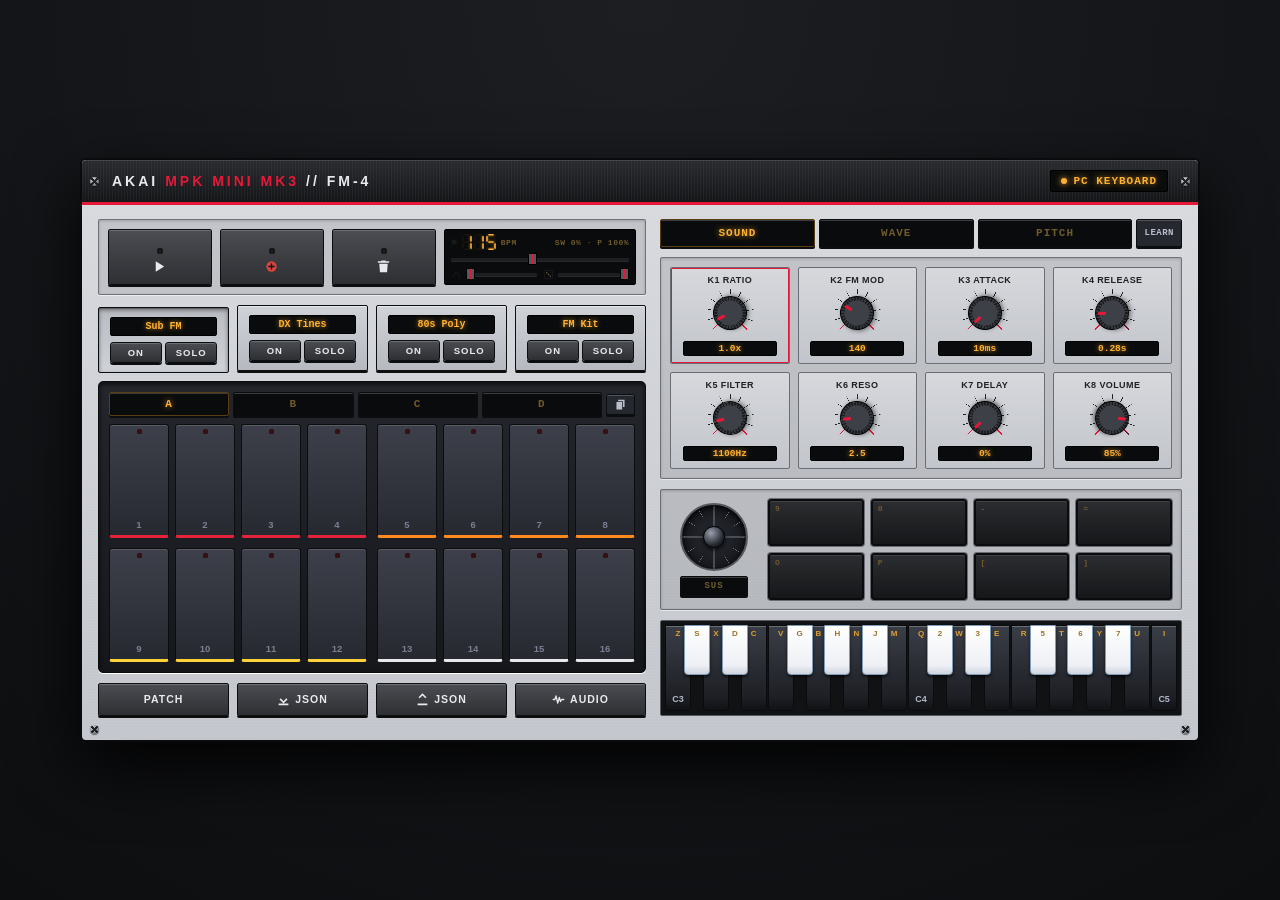
==== index.html @ 4f8f22f2 "Add favicon link to index.html" ====
<!DOCTYPE html>
<html lang="it">
<head>
  <meta charset="UTF-8" />
  <meta name="viewport" content="width=device-width, initial-scale=1.0, maximum-scale=1.0, user-scalable=no" />
  <title>AKAI MPK Mini Mk3 - Visual FM Workstation</title>
   <link rel="icon" href="/favicon.ico" sizes="any">
  <style>
/* ===== Tokens ===== */
:root {
  --font-ui: "Helvetica Neue", Helvetica, Arial, sans-serif;
  --font-mono: "Courier New", ui-monospace, monospace;
  --ink: #17181a;
  --text-light: #e8eaed;
  --edge: #0c0d0e;
  --panel-hi: #d9dbdf;
  --panel-lo: #c3c6cc;
  --module: rgba(50, 54, 62, 0.12);
  --rule: rgba(30, 33, 40, 0.5);
  --metal-hi: #4b4d52;
  --metal-lo: #2d2f33;
  --display: #0a0b0c;
  --amber: #ffb02e;
  --amber-dim: #6f5a2e;
  --amber-glow: rgba(255, 176, 46, 0.75);
  --accent: #e51937;
  --green: #4fe84a;
  --screw:
    linear-gradient(45deg, transparent 44%, #222 44% 56%, transparent 56%),
    linear-gradient(-45deg, transparent 44%, #222 44% 56%, transparent 56%),
    radial-gradient(circle at 35% 30%, #d0d2d6, #6d7076 75%);
}

/* ===== Base ===== */
* { box-sizing: border-box; user-select: none; -webkit-tap-highlight-color: transparent; }

body {
  display: flex; flex-direction: column; align-items: center; justify-content: flex-start;
  width: 100%; min-height: 100vh; min-height: 100dvh; margin: 0; padding: 0;
  background: radial-gradient(circle at 50% 0%, #1c1e22 0%, #0d0e10 100%);
  color: var(--ink); font-family: var(--font-ui);
}

button {
  display: inline-flex; align-items: center; justify-content: center; gap: 5px;
  padding: 7px 4px;
  border: 1px solid var(--edge); border-radius: 2px;
  background: linear-gradient(180deg, var(--metal-hi), var(--metal-lo));
  box-shadow: inset 0 1px 0 rgba(255, 255, 255, 0.2), 0 2px 0 var(--edge);
  color: var(--text-light); font: 700 10px var(--font-ui); letter-spacing: 1px; cursor: pointer;
}
button:hover { filter: brightness(1.07); }
button:active { transform: translateY(2px); box-shadow: inset 0 2px 3px #000; }

/* ===== Telaio, intestazione, viti ===== */
.chassis {
  position: relative; display: flex; flex-direction: column; gap: 7px; overflow: hidden;
  width: 100%; max-width: 580px; min-height: 100dvh;
  padding: 0 8px calc(20px + env(safe-area-inset-bottom));
  border: none; border-radius: 0;
  background:
    repeating-linear-gradient(0deg, rgba(255, 255, 255, 0.035) 0 1px, transparent 1px 3px),
    linear-gradient(180deg, var(--panel-hi), var(--panel-lo));
  box-shadow: 0 12px 30px rgba(0, 0, 0, 0.8);
}

.desk-col { display: flex; flex-direction: column; gap: 7px; min-width: 0; }

header {
  position: relative; display: flex; justify-content: space-between; align-items: center;
  margin: 0 -8px 1px; padding: 7px 26px;
  background:
    repeating-linear-gradient(90deg, rgba(255, 255, 255, 0.04) 0 1px, transparent 1px 3px),
    linear-gradient(180deg, #2a2b2e, #151618);
  border-bottom: 3px solid var(--accent);
  box-shadow: inset 0 1px 0 rgba(255, 255, 255, 0.12);
}
.brand { color: var(--text-light); font-size: 12px; font-weight: 800; letter-spacing: 2.5px; }
.brand span { color: var(--accent); }

header::before, header::after, .chassis::before, .chassis::after {
  content: ""; position: absolute; width: 9px; height: 9px; border-radius: 50%;
  background: var(--screw); box-shadow: 0 1px 1px rgba(0, 0, 0, 0.5);
}
header::before { left: 8px; top: 50%; margin-top: -4.5px; }
header::after { right: 8px; top: 50%; margin-top: -4.5px; }
.chassis::before { left: 8px; bottom: 6px; }
.chassis::after { right: 8px; bottom: 6px; }

.midi-pill {
  padding: 3px 8px; border: 1px solid #000; border-radius: 2px;
  background: var(--display); color: var(--amber-dim); font: 700 10px var(--font-mono); letter-spacing: 1px;
}
.midi-pill::before {
  content: ""; display: inline-block; width: 6px; height: 6px; margin-right: 6px;
  border-radius: 50%; background: #2a2012;
}
.midi-pill.online { color: var(--amber); text-shadow: 0 0 6px var(--amber-glow); }
.midi-pill.online::before { background: var(--amber); box-shadow: 0 0 6px var(--amber); }

/* ===== Moduli incassati ===== */
.transport, .hw-top, .knobs-grid {
  padding: 6px; border: 1px solid var(--rule); border-radius: 2px; background: var(--module);
  box-shadow: inset 0 1px 3px rgba(0, 0, 0, 0.2), 0 1px 0 rgba(255, 255, 255, 0.55);
}

/* ===== LED, icone, display ambra ===== */
.led { display: block; width: 6px; height: 6px; border-radius: 50%; background: #1a1d1a; box-shadow: inset 0 0 2px #000; }
.playing > .led { background: var(--green); box-shadow: 0 0 8px var(--green); }
.recording > .led { background: #ff3b30; box-shadow: 0 0 8px #ff3b30; }
.erasing { border-color: #b01212; color: #ff7a6a; box-shadow: inset 0 0 8px rgba(255, 60, 40, 0.55), 0 2px 0 var(--edge); }
.erasing > .led { background: #ff3b30; box-shadow: 0 0 8px #ff3b30; }
.led-beat.on { background: var(--amber); box-shadow: 0 0 8px var(--amber); }

.ic { display: block; width: 15px; height: 15px; fill: currentColor; flex-shrink: 0; }
.ic-sm { display: block; width: 13px; height: 13px; fill: currentColor; flex-shrink: 0; }
#playBtn .ic-stop, #playBtn.playing .ic-play { display: none; }
#playBtn.playing .ic-stop { display: block; }
#recBtn .ic { fill: #d9453c; }

.trk-sub, .knob-val {
  width: 92%; padding: 2px 4px; border: 1px solid #000; border-radius: 2px;
  background: var(--display); color: var(--amber); text-align: center;
  font: 700 9px var(--font-mono); text-shadow: 0 0 5px var(--amber-glow);
}
.knob-val { width: 86%; padding: 1px 0; }

/* ===== Transport, BPM & Groove ===== */
.transport { display: grid; grid-template-columns: 1fr 1fr 1fr 1.85fr; gap: 6px; }
.transport button { flex-direction: column; justify-content: flex-end; gap: 5px; }

.bpm-wrap {
  display: flex; flex-direction: column; justify-content: center; gap: 3px; padding: 4px 6px;
  border: 1px solid #000; border-radius: 2px; background: var(--display);
}
.bpm-top { display: flex; align-items: center; justify-content: space-between; gap: 4px; }
.bpm-grp { display: flex; align-items: center; gap: 5px; }
.bpm-unit { color: var(--amber-dim); font: 700 8px var(--font-mono); letter-spacing: 0.5px; }
.seg-display { display: flex; gap: 2px; }
.seg-display svg { width: 10px; height: 16px; }
.seg { fill: #1d1408; }
.seg.on { fill: var(--amber); filter: drop-shadow(0 0 2px var(--amber-glow)); }

.groove-row { display: grid; grid-template-columns: 1fr 1fr; gap: 6px; align-items: center; }
.mini-ctl { display: flex; align-items: center; gap: 4px; }
.mini-ctl svg { width: 11px; height: 11px; fill: var(--amber-dim); flex-shrink: 0; }

input[type="range"] { appearance: none; -webkit-appearance: none; width: 100%; height: 12px; margin: 0; background: transparent; }
input[type="range"]::-webkit-slider-runnable-track { height: 3px; border-radius: 1px; background: #1c1e22; box-shadow: 0 1px 0 rgba(255, 255, 255, 0.12); }
input[type="range"]::-moz-range-track { height: 3px; border-radius: 1px; background: #1c1e22; }
input[type="range"]::-webkit-slider-thumb {
  -webkit-appearance: none; width: 9px; height: 12px; margin-top: -4.5px;
  border: 1px solid #000; border-radius: 1px;
  background: linear-gradient(90deg, #55585e 0 45%, var(--accent) 45% 55%, #55585e 55%);
}
input[type="range"]::-moz-range-thumb {
  width: 7px; height: 12px; border: 1px solid #000; border-radius: 1px;
  background: linear-gradient(90deg, #55585e 0 45%, var(--accent) 45% 55%, #55585e 55%);
}

/* ===== Tracce ===== */
.tracks { display: grid; grid-template-columns: repeat(4, 1fr); gap: 5px; }
.trk {
  --tc: var(--accent);
  display: flex; flex-direction: column; align-items: center; gap: 4px; padding: 6px 4px;
  border: 1px solid var(--edge); border-radius: 2px;
  background: linear-gradient(180deg, #cfd2d7, #b6b9c0);
  box-shadow: inset 0 1px 0 rgba(255, 255, 255, 0.55), 0 2px 0 var(--edge);
  cursor: pointer;
}
.trk:nth-child(1) { --tc: #ff3b56; }
.trk:nth-child(2) { --tc: #ffa41f; }
.trk:nth-child(3) { --tc: #2fc4f2; }
.trk:nth-child(4) { --tc: #4fcf48; }
.trk.active {
  transform: translateY(2px);
  border-color: var(--edge);
  background: linear-gradient(180deg, #b8bbc2, #cfd2d7);
  box-shadow: inset 0 2px 4px rgba(0, 0, 0, 0.45), inset 0 1px 1px rgba(0, 0, 0, 0.25);
}
.trk-btns { display: flex; gap: 3px; width: 92%; }
.trk-btns button { flex: 1; padding: 3px; border-radius: 3px; font-size: 9px; }
.mute-btn.muted { border-color: #4a0606; background: linear-gradient(180deg, #ff6a5a, #b01212); }
.solo-btn.soloed { border-color: #1c5c18; background: linear-gradient(180deg, #5fd358, #2f9a2a); }

/* ===== Sequencer + Pattern Banks ===== */
.seq-shell {
  display: flex; flex-direction: column; gap: 5px; padding: 7px;
  border: 1px solid var(--edge); border-radius: 5px;
  background: linear-gradient(180deg, #24262d, #16171b);
  box-shadow: inset 0 2px 5px rgba(0, 0, 0, 0.7), 0 1px 0 #fff;
}
.pat-bar { display: grid; grid-template-columns: repeat(4, 1fr) auto; gap: 4px; align-items: center; }
.pat-btn {
  padding: 3px 0; border-radius: 2px;
  background: var(--display); color: var(--amber-dim); font: 700 10px var(--font-mono);
}
.pat-btn.on { border-color: #5a3d10; color: var(--amber); text-shadow: 0 0 6px var(--amber-glow); }
.pat-btn.queued { border-color: var(--accent); color: #fff; animation: blink 0.45s infinite alternate; }
@keyframes blink { from { opacity: 0.55; } to { opacity: 1; } }
.pat-copy { padding: 3px 7px; background: #262830; color: #b8beca; }

.steps {
  --c: #ff3b56; --c-hi: #ff9aab; --c-glow: rgba(255, 59, 86, 0.85); --c-soft: rgba(255, 59, 86, 0.5);
  display: grid; grid-template-columns: 1fr 1fr; gap: 8px;
}
.step-group { display: grid; grid-template-columns: repeat(4, 1fr); gap: 4px; }
.step-group:nth-child(1) { --g: #e5243b; }
.step-group:nth-child(2) { --g: #ff8a1f; }
.step-group:nth-child(3) { --g: #ffd23a; }
.step-group:nth-child(4) { --g: #e8e8ec; }

.step {
  position: relative; display: flex; align-items: flex-end; justify-content: center;
  aspect-ratio: 1.35 / 1; padding-bottom: 3px;
  border: 1px solid var(--edge); border-bottom: 3px solid var(--g, #666); border-radius: 3px;
  background: linear-gradient(180deg, #3d404a, #272931);
  box-shadow: inset 0 1px 0 rgba(255, 255, 255, 0.14);
  color: #7a8091; font-size: 8px; font-weight: 700; touch-action: manipulation;
}
.step::before {
  content: ""; position: absolute; top: 4px; left: 50%; width: 5px; height: 5px; margin-left: -2.5px;
  border-radius: 50%; background: #3b1017; box-shadow: inset 0 0 1px #000;
}
.step.filled {
  background: linear-gradient(180deg, var(--c-hi), var(--c)); color: rgba(0, 0, 0, 0.55);
  box-shadow: inset 0 1px 0 rgba(255, 255, 255, 0.5), 0 0 6px -1px var(--c-glow);
}
.step.now {
  z-index: 1; background: linear-gradient(180deg, var(--c-soft), #30323b); color: #fff;
  box-shadow: 0 0 10px 2px var(--c-glow), inset 0 0 4px var(--c-soft);
}
.step.now::before { background: #fff; box-shadow: 0 0 6px 2px var(--c); }
.step.filled.now {
  background: linear-gradient(180deg, #fff, #fff 25%, var(--c-hi)); color: #5a0010;
  box-shadow: 0 0 14px 4px var(--c-glow), inset 0 0 6px #fff;
}

/* ===== Parametri: manopole con scala graduata + PITCH visualizer ===== */
.pitch-viz {
  display: none; align-items: center; justify-content: space-between; gap: 8px;
  padding: 4px 8px; border: 1px solid #000; border-radius: 2px;
  background: var(--display); box-shadow: inset 0 1px 4px rgba(0, 0, 0, 0.8);
}
.pitch-viz.show { display: flex; }
.pitch-viz svg { flex: 1; height: 32px; overflow: visible; }
.pitch-legend { display: flex; flex-direction: column; gap: 2px; font: 700 8px var(--font-mono); letter-spacing: 0.5px; }
.pitch-legend span:first-child { color: var(--amber); text-shadow: 0 0 4px var(--amber-glow); }
.pitch-legend span:last-child { color: #2fc4f2; text-shadow: 0 0 4px rgba(47, 196, 242, 0.65); }

.pages { display: flex; gap: 4px; align-items: stretch; }
.page-btn { flex: 1; padding: 5px 4px; background: var(--display); color: var(--amber-dim); font-family: var(--font-mono); font-size: 10px; }
.page-btn.on { border-color: #5a3d10; color: var(--amber); text-shadow: 0 0 6px var(--amber-glow); }
.learn-target { outline: 2px solid var(--accent); outline-offset: -2px; animation: blink 0.45s infinite alternate; }
.learn-mode .pad, .learn-mode .knob-cell, .learn-mode .page-btn { cursor: crosshair; }
.cc-learn-btn[hidden] { display: none; }
.cc-learn-btn { padding: 5px 7px; background: #262830; color: #b8beca; font: 700 9px var(--font-mono); letter-spacing: 0.5px; }
.cc-learn-btn.on { border-color: var(--accent); color: #ff7a6a; box-shadow: inset 0 0 6px rgba(229, 25, 55, 0.5); }

.knobs-grid { display: grid; grid-template-columns: repeat(4, 1fr); gap: 5px; }
.knob-cell {
  display: flex; flex-direction: column; align-items: center; gap: 3px; padding: 4px 2px;
  border: 1px solid #6a6d74; border-radius: 2px; background: linear-gradient(180deg, #d6d8dc, #c2c5cb);
  touch-action: none;
}
.knob-name { color: #202124; font-size: 8.5px; font-weight: 700; letter-spacing: 0.4px; text-align: center; }

.knob-dial { position: relative; display: grid; place-items: center; width: 42px; height: 42px; }
.knob-dial::before {
  content: ""; position: absolute; inset: 0; border-radius: 50%;
  background:
    conic-gradient(from -135deg, var(--accent) 0 3deg, transparent 3deg 267deg, var(--accent) 267deg 270deg, transparent 270deg),
    repeating-conic-gradient(from -135deg, #202124 0 1.5deg, transparent 1.5deg 27deg);
  -webkit-mask: conic-gradient(from -135deg, #000 0 271deg, transparent 271deg);
  mask: conic-gradient(from -135deg, #000 0 271deg, transparent 271deg);
}
.knob-cap {
  position: relative; width: 30px; height: 30px; border: 1px solid #000; border-radius: 50%;
  background:
    radial-gradient(circle, #3d4046 0 55%, transparent 56%),
    repeating-conic-gradient(#1c1d20 0 6deg, #34373c 6deg 12deg);
  box-shadow: 0 2px 4px rgba(0, 0, 0, 0.45);
  transform: rotate(-135deg);
}
.knob-cap::after {
  content: ""; position: absolute; top: 2px; left: 50%; width: 3px; height: 8px;
  border-radius: 1px; background: var(--accent); transform: translateX(-50%);
}

/* ===== Controller: joystick, sustain e pad ===== */
.hw-top { display: grid; grid-template-columns: 74px 1fr; gap: 8px; align-items: center; }
.joy-box { display: flex; flex-direction: column; align-items: center; gap: 5px; }
.joy-ring {
  position: relative; display: flex; align-items: center; justify-content: center;
  width: 58px; height: 58px; border: 2px solid #565960; border-radius: 50%;
  background:
    linear-gradient(90deg, transparent 49%, #4a4d53 49% 51%, transparent 51%),
    linear-gradient(0deg, transparent 49%, #4a4d53 49% 51%, transparent 51%),
    radial-gradient(circle, #2a2d36, #121317 85%);
  box-shadow: inset 0 2px 6px #000;
}
.joy-ring::before {
  content: ""; position: absolute; inset: 2px; border-radius: 50%;
  background: repeating-conic-gradient(#6a6d74 0 1deg, transparent 1deg 30deg);
  -webkit-mask: radial-gradient(circle, transparent 0 21px, #000 22px);
  mask: radial-gradient(circle, transparent 0 21px, #000 22px);
}
.joy-stick {
  position: absolute; width: 22px; height: 22px; border: 1px solid #000; border-radius: 50%;
  background: radial-gradient(circle at 35% 30%, #9a9fad, #23262e 65%, #0d0e12);
  box-shadow: 0 2px 4px rgba(0, 0, 0, 0.8); transition: transform 0.04s linear;
}
.sus-btn {
  width: 58px; padding: 3px 0; border-radius: 2px;
  background: var(--display); color: var(--amber-dim); font: 700 8px var(--font-mono);
}
.sus-btn.on { border-color: #5a3d10; color: var(--amber); text-shadow: 0 0 6px var(--amber-glow); }

.pads-grid { display: grid; grid-template-columns: repeat(4, 1fr); gap: 5px; }
.pad {
  position: relative; aspect-ratio: 1.85;
  border: 2px solid var(--display); border-radius: 3px;
  background: linear-gradient(180deg, #2c2d30, #161719);
  box-shadow: inset 0 1px 0 rgba(255, 255, 255, 0.1), 0 0 0 1px var(--rule);
}
.pad::after {
  content: ""; position: absolute; inset: 0; border-radius: inherit; opacity: 0;
  background: linear-gradient(180deg, #ff7a5c, #d9261a 55%, #9c1209);
  box-shadow: 0 0 12px rgba(255, 80, 50, 0.85);
  transition: opacity 0.35s ease-out;
}
.pad.lit::after { opacity: 1; transition: none; }

/* ===== Tastiera ===== */
.keys-wrap {
  display: flex; gap: 1px; height: 64px; padding: 3px;
  border: 1px solid #565960; border-radius: 2px; background: #111214;
}
.key {
  flex: 1; display: flex; align-items: flex-end; justify-content: center; padding-bottom: 4px;
  border: 1px solid #0a0b0c; border-radius: 0 0 4px 4px;
  background: linear-gradient(180deg, #3a3e47, #1d1f24 85%, #111216);
  box-shadow: inset 0 1px 0 rgba(255, 255, 255, 0.25);
  color: #b0b6c4; font-size: 8px; font-weight: 700; touch-action: none;
}
.key.black {
  z-index: 2; height: 58%; margin: 0 -6px; border: 1px solid #7f9db9;
  background: linear-gradient(180deg, #fff, #eef0f5 82%, #cfd4de);
  box-shadow: 0 2px 3px rgba(0, 0, 0, 0.6); color: #111;
}
.key.pressed { border-color: #6b0513; background: linear-gradient(180deg, #ff6b81, #e51937); color: #fff; }

/* ===== Barra inferiore: utility + project I/O ===== */
.bottom-bar { display: grid; grid-template-columns: repeat(4, 1fr); gap: 5px; }
.bottom-bar button.recording { border-color: #b01212; color: #ff7a6a; box-shadow: inset 0 0 8px rgba(255, 60, 40, 0.5), 0 2px 0 var(--edge); }

/* ===== Responsive: Smartphone compatti (< 375px) ===== */
@media (max-width: 374px) {
  .chassis { padding: 0 5px calc(16px + env(safe-area-inset-bottom)); gap: 5px; }
  header { margin: 0 -5px 0; padding: 6px 20px; }
  .brand { font-size: 10.5px; letter-spacing: 1.6px; }
  .midi-pill { font-size: 9px; padding: 2px 6px; }
  .transport { grid-template-columns: 0.9fr 0.9fr 0.9fr 2fr; gap: 4px; }
  .knob-dial { width: 36px; height: 36px; }
  .knob-cap { width: 26px; height: 26px; }
  .knob-name { font-size: 7.5px; }
  .keys-wrap { height: 56px; }
}

/* ===== Responsive: Tablet Portrait / Finestre medie (581px - 859px) ===== */
@media (min-width: 581px) and (max-width: 859px) {
  body { padding: 14px; justify-content: center; }
  .chassis {
    min-height: auto; border: 2px solid #090a0b; border-radius: 6px;
    padding: 0 12px 22px; gap: 9px;
    box-shadow: 0 20px 50px rgba(0, 0, 0, 0.85), inset 0 1px 0 rgba(255, 255, 255, 0.6);
  }
  header { margin: 0 -12px 2px; padding: 9px 28px; }
  .knob-dial { width: 48px; height: 48px; }
  .knob-cap { width: 34px; height: 34px; }
  .keys-wrap { height: 82px; }
}

/* ===== Responsive: Tablet Landscape & Desktop Studio Console (>= 860px) ===== */
@media (min-width: 860px) {
  body { padding: 20px 24px; justify-content: center; }
  .chassis {
    display: grid;
    grid-template-columns: 1.05fr 1fr;
    gap: 12px 14px;
    max-width: 1120px;
    min-height: auto;
    padding: 0 16px 24px;
    border: 2px solid #090a0b;
    border-radius: 6px;
    box-shadow:
      0 26px 65px rgba(0, 0, 0, 0.9),
      inset 0 1px 0 rgba(255, 255, 255, 0.65);
  }
  header {
    grid-column: 1 / -1;
    margin: 0 -16px 2px;
    padding: 10px 30px;
  }
  .brand { font-size: 14px; letter-spacing: 3px; }
  .midi-pill { font-size: 11px; padding: 4px 10px; }

  .desk-col { gap: 10px; justify-content: space-between; }

  /* Colonna sinistra: Transport, Tracce, Sequencer espanso, Utility */
  .transport { padding: 9px; gap: 8px; }
  .transport button { padding: 10px 6px; }
  .tracks { gap: 8px; }
  .trk { padding: 9px 6px; gap: 6px; }
  .trk-sub { font-size: 10px; padding: 3px 4px; }
  .trk-btns button { padding: 4px; font-size: 9.5px; }

  .seq-shell { flex: 1; justify-content: space-between; padding: 10px; gap: 8px; }
  .pat-btn { padding: 5px 0; font-size: 11px; }
  .steps { gap: 10px; flex: 1; align-content: stretch; }
  .step-group { gap: 6px; }
  .step { aspect-ratio: auto; min-height: 44px; font-size: 9.5px; padding-bottom: 5px; }
  .bottom-bar { gap: 8px; }
  .bottom-bar button { padding: 9px 6px; font-size: 10.5px; }

  /* Colonna destra: Pagine, Manopole, Pad/Joystick, Tastiera 2 ottave */
  .page-btn { padding: 7px 6px; font-size: 11px; }
  .pitch-viz { padding: 6px 10px; }
  .pitch-viz svg { height: 38px; }
  .knobs-grid { padding: 9px; gap: 8px; }
  .knob-cell { padding: 7px 4px; gap: 4px; cursor: ns-resize; }
  .knob-name { font-size: 9px; }
  .knob-dial { width: 48px; height: 48px; }
  .knob-cap { width: 34px; height: 34px; }
  .knob-val { font-size: 9.5px; }

  .hw-top { grid-template-columns: 88px 1fr; padding: 9px; gap: 10px; }
  .joy-ring { width: 68px; height: 68px; cursor: grab; }
  .sus-btn { width: 68px; padding: 4px 0; font-size: 9px; }
  .pads-grid { gap: 7px; }
  .pad { aspect-ratio: 2.05; cursor: pointer; }

  .keys-wrap { height: 96px; padding: 4px; }
  .key { font-size: 9px; padding-bottom: 6px; cursor: pointer; }
  .key.black { margin: 0 -8px; }
}

/* ===== Modalita' tastiera del computer ===== */
.kb-mode .key { position: relative; }
.kb-mode .key[data-kb]::after {
  content: attr(data-kb); position: absolute; top: 3px; left: 0; right: 0;
  text-align: center; font-size: 8px; font-weight: 800; color: var(--amber, #ffb02e); opacity: 0.85;
}
.kb-mode .key.black[data-kb]::after { color: #8a5a00; }
.kb-mode .pad[data-kb]::before {
  content: attr(data-kb); position: absolute; top: 3px; left: 5px; z-index: 1;
  font: 700 8px var(--font-mono, monospace); color: var(--amber-dim, #6f5a2e);
}
.kb-mode .knob-cell.kb-sel { outline: 1px solid var(--accent, #e51937); outline-offset: -2px; }
</style>
</head>
<body>

<div class="chassis">
  <header>
    <div class="brand">AKAI <span>MPK MINI MK3</span> // FM-4</div>
    <div id="midiStatus" class="midi-pill">STANDBY</div>
  </header>

  <div class="desk-col">
  <div class="transport">
    <button id="playBtn" aria-label="Play / Stop" title="Play / Stop"><i class="led"></i><svg class="ic ic-play" viewBox="0 0 16 16"><path d="M4 2.5v11l9-5.5z"/></svg><svg class="ic ic-stop" viewBox="0 0 16 16"><rect x="3.5" y="3.5" width="9" height="9"/></svg></button>
    <button id="recBtn" aria-label="Step Overdub" title="Step Overdub"><i class="led"></i><svg class="ic" viewBox="0 0 16 16"><circle cx="8" cy="8" r="5.5"/><path d="M8 5.2v5.6M5.2 8h5.6" stroke="#151618" stroke-width="1.6" stroke-linecap="round"/></svg></button>
    <button id="clearBtn" aria-label="Clear / Hold Erase" title="Tap: Clear Track · Hold in Play: Live Erase"><i class="led"></i><svg class="ic" viewBox="0 0 16 16"><path d="M6 1.5h4l.5 1H14V4H2V2.5h3.5z M3.5 5h9l-.7 9H4.2z"/></svg></button>
    <div class="bpm-wrap">
      <div class="bpm-top">
        <div class="bpm-grp">
          <i class="led led-beat" id="beatLed"></i>
          <div class="seg-display" id="bpmDisplay"></div>
          <span class="bpm-unit">BPM</span>
        </div>
        <span class="bpm-unit" id="grooveReadout">SW 0% · P 100%</span>
      </div>
      <input type="range" id="bpmSlider" min="60" max="180" value="115" aria-label="BPM" />
      <div class="groove-row">
        <div class="mini-ctl" title="Swing">
          <svg viewBox="0 0 16 16"><path d="M2 12c3 0 4-8 6-8s3 8 6 8" fill="none" stroke="currentColor" stroke-width="1.8"/></svg>
          <input type="range" id="swingSlider" min="0" max="75" value="0" aria-label="Swing" />
        </div>
        <div class="mini-ctl" title="Probability">
          <svg viewBox="0 0 16 16"><rect x="2" y="2" width="12" height="12" rx="2" fill="none" stroke="currentColor" stroke-width="1.6"/><circle cx="5.5" cy="5.5" r="1.1"/><circle cx="8" cy="8" r="1.1"/><circle cx="10.5" cy="10.5" r="1.1"/></svg>
          <input type="range" id="probSlider" min="10" max="100" value="100" aria-label="Probability" />
        </div>
      </div>
    </div>
  </div>

  <div class="tracks">
    <div class="trk active" data-i="0">
      <div class="trk-sub" id="pName0">Sub FM</div>
      <div class="trk-btns"><button class="mute-btn" data-m="0">ON</button><button class="solo-btn" data-s="0">SOLO</button></div>
    </div>
    <div class="trk" data-i="1">
      <div class="trk-sub" id="pName1">DX Tines</div>
      <div class="trk-btns"><button class="mute-btn" data-m="1">ON</button><button class="solo-btn" data-s="1">SOLO</button></div>
    </div>
    <div class="trk" data-i="2">
      <div class="trk-sub" id="pName2">80s Poly</div>
      <div class="trk-btns"><button class="mute-btn" data-m="2">ON</button><button class="solo-btn" data-s="2">SOLO</button></div>
    </div>
    <div class="trk" data-i="3">
      <div class="trk-sub" id="pName3">FM Kit</div>
      <div class="trk-btns"><button class="mute-btn" data-m="3">ON</button><button class="solo-btn" data-s="3">SOLO</button></div>
    </div>
  </div>

  <div class="seq-shell">
    <div class="pat-bar" id="patBar">
      <button class="pat-btn on" data-pat="0">A</button>
      <button class="pat-btn" data-pat="1">B</button>
      <button class="pat-btn" data-pat="2">C</button>
      <button class="pat-btn" data-pat="3">D</button>
      <button class="pat-copy" id="copyPatBtn" title="Clone Pattern" aria-label="Clone Pattern">
        <svg class="ic-sm" viewBox="0 0 16 16"><path d="M5 2h8v9h-2V4H5V2zm-2 3h7v9H3V5z"/></svg>
      </button>
    </div>
    <div class="steps" id="stepGrid"></div>
  </div>

  <div class="bottom-bar">
    <button id="presetBtn" title="Next Patch">PATCH</button>
    <button id="exportJsonBtn" title="Export Project JSON" aria-label="Export JSON">
      <svg class="ic-sm" viewBox="0 0 16 16"><path d="M8 1v9l3.5-3.5 1.4 1.4L8 12.8 3.1 7.9l1.4-1.4L8 10V1h0zM2 13h12v2H2v-2z"/></svg>
      <span>JSON</span>
    </button>
    <button id="importJsonBtn" title="Import Project JSON" aria-label="Import JSON">
      <svg class="ic-sm" viewBox="0 0 16 16"><path d="M8 12V3L4.5 6.5 3.1 5.1 8 .2l4.9 4.9-1.4 1.4L8 3v9H8zM2 13h12v2H2v-2z"/></svg>
      <span>JSON</span>
    </button>
    <button id="wavBtn" title="Capture Master Audio" aria-label="Capture Master Audio">
      <svg class="ic-sm" viewBox="0 0 16 16"><path d="M1.5 8h2l1.5-4.5 2 9 2-7 1.5 5 1.5-2.5h2.5" fill="none" stroke="currentColor" stroke-width="1.6" stroke-linecap="round" stroke-linejoin="round"/></svg>
      <span>AUDIO</span>
    </button>
    <input type="file" id="jsonFileInput" accept=".json,application/json" hidden />
  </div>
  </div>

  <div class="desk-col">
  <div class="pages" id="pageBar"></div>

  <div class="pitch-viz" id="pitchViz">
    <svg viewBox="0 0 220 32" preserveAspectRatio="none">
      <line x1="0" y1="29" x2="220" y2="29" stroke="#241c10" stroke-width="1" />
      <path id="pitchRefPath" fill="none" stroke="#2fc4f2" stroke-width="1.2" stroke-dasharray="3 2" opacity="0.85" />
      <path id="pitchStepPath" fill="rgba(255, 176, 46, 0.16)" stroke="#ffb02e" stroke-width="1.8" stroke-linejoin="round" />
      <line id="pitchCursor" x1="-10" y1="2" x2="-10" y2="30" stroke="#ffffff" stroke-width="1.5" opacity="0" />
    </svg>
    <div class="pitch-legend" id="pitchLegend">
      <span>1-NOTE</span>
      <span>MIN7 · 1-SHOT</span>
    </div>
  </div>

  <div class="knobs-grid" id="knobsGrid"></div>

  <div class="hw-top">
    <div class="joy-box">
      <div class="joy-ring">
        <div class="joy-stick" id="joyDot"></div>
      </div>
      <button class="sus-btn" id="susBtn" title="Sustain Hold (CC64)">SUS</button>
    </div>
    <div class="pads-grid" id="padsGrid"></div>
  </div>

  <div class="keys-wrap" id="keysWrap"></div>

  </div>
</div>

<script>
(() => {
  const STORAGE_KEY = "akai_mpk_mk3_fm4_project_v1";
  let ctx = null, masterGain = null, delayNode = null, delayFb = null, destStream = null, recorder = null, chunks = [];
  let trkFilters = [], trkDlySends = [];
  let isPlaying = false, isOverdub = false, isRecWav = false;
  let bpm = 115, swing = 0, prob = 100;
  let stepIdx = 0, stepTimer = null, activeTrk = 0;
  let activePat = 0, queuedPat = null;
  let pitchBend = 0, joyX = 0, joyY = 0, sustainOn = false;

  const activeVoices = new Map();
  const sustainedNotes = new Set();
  const heldPads = new Set();
  const heldNotes = new Set();
  const stepEls = new Array(16);
  const padEls = new Array(8);
  const keyEls = new Map();   // slot 48..72 -> elemento del tasto
  const litKeys = new Map();  // nota suonata -> tasto acceso, cosi' si spegne anche se la finestra si sposta
  let viewBase = 48;          // prima nota mostrata dalla tastiera a schermo
  let isEraseHeld = false, didLiveErase = false, eraseHoldTimer = null;
  let isKnobDragging = false, saveDirty = false;
  let nextNoteTime = 0, lookaheadTimer = null, lastDrawnStep = -1;

  const PADS_INFO = [
    { name: "KICK" }, { name: "SNARE" }, { name: "C-HAT" }, { name: "O-HAT" },
    { name: "CLAP" }, { name: "LO-TOM" }, { name: "HI-TOM" }, { name: "RIM" }
  ];

  const KNOB_SPECS = [
    { id: "ratio", label: "K1 RATIO", dLabel: "K1 TUNE", q: 0.5, cc: 70, min: 0.5, max: 8, fmt: v => v.toFixed(1) + "x" },
    { id: "mod", label: "K2 FM MOD", dLabel: "K2 PUNCH", cc: 71, min: 0, max: 500, fmt: v => Math.round(v) },
    { id: "att", label: "K3 ATTACK", dLabel: "K3 SNAP", cc: 72, min: 0.005, max: 0.5, fmt: v => Math.round(v * 1000) + "ms" },
    { id: "rel", label: "K4 RELEASE", dLabel: "K4 DECAY", cc: 73, min: 0.05, max: 1.5, fmt: v => v.toFixed(2) + "s" },
    { id: "cut", label: "K5 FILTER", dLabel: "K5 FILTER", cc: 74, min: 150, max: 8000, fmt: v => Math.round(v) + "Hz" },
    { id: "res", label: "K6 RESO", dLabel: "K6 RESO", cc: 75, min: 0.5, max: 14, fmt: v => v.toFixed(1) },
    { id: "dly", label: "K7 DELAY", dLabel: "K7 DELAY", cc: 76, min: 0, max: 0.8, fmt: v => Math.round(v * 100) + "%" },
    { id: "vol", label: "K8 VOLUME", dLabel: "K8 VOLUME", cc: 77, min: 0, max: 1, fmt: v => Math.round(v * 100) + "%" }
  ];

  const WAVES = ["SIN", "TRI", "SAW", "SQR"], OSC_TYPES = ["sine", "triangle", "sawtooth", "square"];
  const pct = v => Math.round(v * 100) + "%";
  const WAVE_SPECS = [
    { id: "cw", label: "K1 CAR WAVE", min: 0, max: 3, q: 1, fmt: v => WAVES[Math.round(v)] },
    { id: "mw", label: "K2 MOD WAVE", min: 0, max: 3, q: 1, fmt: v => WAVES[Math.round(v)] },
    { id: "fold", label: "K3 FOLD", min: 0, max: 1, fmt: pct },
    { id: "det", label: "K4 DETUNE", min: 0, max: 40, fmt: v => Math.round(v) + "ct" },
    { id: "sub", label: "K5 SUB", min: 0, max: 1, fmt: pct },
    { id: "noi", label: "K6 NOISE", min: 0, max: 1, fmt: pct },
    { id: "mdec", label: "K7 MOD DEC", min: 0.1, max: 2, fmt: v => v.toFixed(2) + "x" },
    { id: "pe", label: "K8 PITCH ENV", min: 0, max: 12, fmt: v => v.toFixed(1) + "st" }
  ];
  const PITCH_PATTERNS = [
    { name: "MIN7",  steps: [0, 3, 7, 10, 12] },
    { name: "MAJ7",  steps: [0, 4, 7, 11, 12] },
    { name: "PENTA", steps: [0, 3, 5, 7, 10] },
    { name: "OCT5",  steps: [0, 12, 7, 12, 24] },
    { name: "ACID",  steps: [0, 12, 3, 7, 10] },
    { name: "FALL",  steps: [12, 7, 3, 0, -5] },
    { name: "CHIRP", steps: [24, 12, 7, 3, 0] },
    { name: "4THS",  steps: [0, 5, 10, 15, 12] }
  ];
  const PITCH_RATES = [
    { name: "1/4",  div: 1 },
    { name: "1/8",  div: 2 },
    { name: "1/12", div: 3 },
    { name: "1/16", div: 4 },
    { name: "1/24", div: 6 },
    { name: "1/32", div: 8 },
    { name: "1/48", div: 12 },
    { name: "1/64", div: 16 }
  ];
  const PITCH_MODES = ["1-SHOT", "LOOP", "PING"];

  const PITCH_SPECS = [
    { id: "psteps", label: "K1 STEPS",   min: 1, max: 5,  q: 1, fmt: v => Math.round(v) === 1 ? "OFF" : Math.round(v) + " ST" },
    { id: "pscale", label: "K2 SHAPE",   min: 0, max: 7,  q: 1, fmt: v => PITCH_PATTERNS[Math.round(v)].name },
    { id: "prate",  label: "K3 SPEED",   min: 0, max: 7,  q: 1, fmt: v => PITCH_RATES[Math.round(v)].name },
    { id: "pglide", label: "K4 GLIDE",   min: 0, max: 0.08,     fmt: v => Math.round(v * 1000) + "ms" },
    { id: "ploop",  label: "K5 MODE",    min: 0, max: 2,  q: 1, fmt: v => PITCH_MODES[Math.round(v)] },
    { id: "ptrans", label: "K6 OFFSET",  min: -12, max: 12, q: 1, fmt: v => (v > 0 ? "+" : "") + Math.round(v) + "st" },
    { id: "pfm",    label: "K7 FM STEP", min: 0, max: 1,        fmt: pct },
    { id: "pe",     label: "K8 P-ENV",   min: 0, max: 12,       fmt: v => v.toFixed(1) + "st" }
  ];

  const PITCH_DEFAULTS = { psteps: 1, pscale: 0, prate: 3, pglide: 0, ploop: 1, ptrans: 0, pfm: 0.35 };
  const WAVE_DEFAULTS = { cw: 0, mw: 0, fold: 0, det: 0, sub: 0, noi: 0, mdec: 1, pe: 0 };
  const PAGES = [
    { name: "SOUND", specs: KNOB_SPECS },
    { name: "WAVE", specs: WAVE_SPECS },
    { name: "PITCH", specs: PITCH_SPECS }
  ];
  let activePage = 0, noiseBuf = null;
  const specs = () => PAGES[activePage].specs;

  /* Controllo diretto immediato su cambio pagina (SOUND / WAVE / PITCH) + pickup opzionale solo al cambio traccia */
  const pickup = new Array(8).fill(false), hwPrev = new Array(8).fill(null);
  function currentNorm(i) {
    const sp = specs()[i];
    return Math.max(0, Math.min(1, (tracks[activeTrk][sp.id] - sp.min) / (sp.max - sp.min)));
  }
  function armPickup(usePickup = false) {
    pickup.fill(usePickup);
    if (!usePickup) hwPrev.fill(null);
    updateKnobsUI();
  }
  function hwKnob(i, norm) {
    if (pickup[i]) {
      const cur = currentNorm(i), prev = hwPrev[i];
      const crossed = prev !== null && (prev - cur) * (norm - cur) <= 0;
      hwPrev[i] = norm;
      if (Math.abs(norm - cur) > 0.06 && !crossed) return;
      pickup[i] = false;
    }
    hwPrev[i] = norm;
    setKnobNormalized(i, norm);
  }

  const foldCache = {};
  function foldCurve(a) {
    const k = Math.round(a * 20);
    if (!foldCache[k]) {
      const n = 1024, c = new Float32Array(n), g = 1 + (k / 20) * 7;
      for (let i = 0; i < n; i++) { const x = i / (n - 1) * 2 - 1; c[i] = Math.sin(x * g * Math.PI / 2); }
      foldCache[k] = c;
    }
    return foldCache[k];
  }

  const PRESETS = [
    { name: "Sub FM", ratio: 1, mod: 140, att: 0.01, rel: 0.28, cut: 1100, res: 2.5, dly: 0.0 },
    { name: "Acid FM", ratio: 2, mod: 360, att: 0.008, rel: 0.22, cut: 2400, res: 8.5, dly: 0.2 },
    { name: "DX Tines", ratio: 3.5, mod: 115, att: 0.02, rel: 0.75, cut: 3400, res: 1.2, dly: 0.3 },
    { name: "FM Organ", ratio: 2, mod: 185, att: 0.01, rel: 0.35, cut: 4200, res: 1.5, dly: 0.2 },
    { name: "80s Poly", ratio: 1, mod: 260, att: 0.07, rel: 0.45, cut: 3800, res: 3.0, dly: 0.28 },
    { name: "Bell Pad", ratio: 5, mod: 220, att: 0.01, rel: 0.95, cut: 6200, res: 1.0, dly: 0.45 },
    { name: "Chip Lead", ratio: 1.5, mod: 310, att: 0.005, rel: 0.18, cut: 5000, res: 4.0, dly: 0.35 },
    { name: "Dark Pad", ratio: 0.5, mod: 90, att: 0.22, rel: 1.2, cut: 1900, res: 2.0, dly: 0.5 }
  ];

  const TRACK_COLORS = [
    { c: "#ff3b56", hi: "#ff9aab", glow: "rgba(255,59,86,0.85)",  soft: "rgba(255,59,86,0.5)" },
    { c: "#ffa41f", hi: "#ffd58a", glow: "rgba(255,164,31,0.85)", soft: "rgba(255,164,31,0.5)" },
    { c: "#2fc4f2", hi: "#9fe6fb", glow: "rgba(47,196,242,0.85)", soft: "rgba(47,196,242,0.5)" },
    { c: "#4fcf48", hi: "#a6ee9f", glow: "rgba(79,207,72,0.85)",  soft: "rgba(79,207,72,0.5)" }
  ];
  const DEFAULT_NOTE = [36, 60, 67, 0];

  function applyTrackColor(i) {
    const k = TRACK_COLORS[i], st = document.getElementById("stepGrid").style;
    st.setProperty("--c", k.c); st.setProperty("--c-hi", k.hi);
    st.setProperty("--c-glow", k.glow); st.setProperty("--c-soft", k.soft);
  }

  function emptySteps() {
    return Array.from({ length: 16 }, () => []);
  }
  function emptyPatterns() {
    return Array.from({ length: 4 }, () => emptySteps());
  }

  const tracks = [
    { name: "BASS", pIdx: 0, muted: false, soloed: false, ratio: 1, mod: 140, att: 0.01, rel: 0.28, cut: 1100, res: 2.5, dly: 0.0, vol: 0.85, patterns: emptyPatterns() },
    { name: "CHORD", pIdx: 2, muted: false, soloed: false, ratio: 3.5, mod: 115, att: 0.02, rel: 0.75, cut: 3400, res: 1.2, dly: 0.3, vol: 0.65, patterns: emptyPatterns() },
    { name: "LEAD", pIdx: 4, muted: false, soloed: false, ratio: 1, mod: 260, att: 0.07, rel: 0.45, cut: 3800, res: 3.0, dly: 0.28, vol: 0.72, patterns: emptyPatterns() },
    { name: "DRUMS", pIdx: 0, muted: false, soloed: false, ratio: 1.0, mod: 180, att: 0.01, rel: 0.25, cut: 7500, res: 1.0, dly: 0.05, vol: 0.9, patterns: emptyPatterns() }
  ];
  tracks.forEach(t => Object.assign(t, WAVE_DEFAULTS, PITCH_DEFAULTS));

  const currentSteps = (tIdx = activeTrk) => tracks[tIdx].patterns[activePat];

  /* ===== Persistenza differita (zero-jitter durante Play / drag) ===== */
  let saveDebounce = null;
  function flushSave() {
    if (!saveDirty || isPlaying || isKnobDragging) return;
    saveDirty = false;
    saveProjectLocal();
  }
  function scheduleSave() {
    saveDirty = true;
    clearTimeout(saveDebounce);
    if (isPlaying || isKnobDragging) return;
    saveDebounce = setTimeout(flushSave, 400);
  }

  function serializeProject() {
    return {
      version: 1,
      bpm, swing, prob, activePat,
      tracks: tracks.map(t => ({
        pIdx: t.pIdx, muted: t.muted, soloed: t.soloed,
        ratio: t.ratio, mod: t.mod, att: t.att, rel: t.rel,
        cut: t.cut, res: t.res, dly: t.dly, vol: t.vol,
        cw: t.cw, mw: t.mw, fold: t.fold, det: t.det,
        sub: t.sub, noi: t.noi, mdec: t.mdec, pe: t.pe,
        psteps: t.psteps, pscale: t.pscale, prate: t.prate, pglide: t.pglide, ploop: t.ploop, ptrans: t.ptrans, pfm: t.pfm,
        patterns: t.patterns
      }))
    };
  }

  function saveProjectLocal() {
    try { localStorage.setItem(STORAGE_KEY, JSON.stringify(serializeProject())); } catch (e) {}
  }

  function hydrateProject(data) {
    if (!data || !Array.isArray(data.tracks) || data.tracks.length !== 4) return false;
    if (typeof data.bpm === "number") bpm = Math.max(60, Math.min(180, data.bpm));
    if (typeof data.swing === "number") swing = Math.max(0, Math.min(75, data.swing));
    if (typeof data.prob === "number") prob = Math.max(10, Math.min(100, data.prob));
    if (typeof data.activePat === "number") activePat = Math.max(0, Math.min(3, data.activePat));

    data.tracks.forEach((src, i) => {
      const dst = tracks[i];
      ["pIdx", "muted", "soloed", "ratio", "mod", "att", "rel", "cut", "res", "dly", "vol",
       "cw", "mw", "fold", "det", "sub", "noi", "mdec", "pe",
       "psteps", "pscale", "prate", "pglide", "ploop", "ptrans", "pfm"].forEach(k => {
        if (src[k] !== undefined) dst[k] = src[k];
      });
      if (Array.isArray(src.patterns) && src.patterns.length === 4) {
        dst.patterns = src.patterns.map(pat =>
          Array.isArray(pat) && pat.length === 16 ? pat.map(s => Array.isArray(s) ? [...s] : []) : emptySteps()
        );
      } else if (Array.isArray(src.steps) && src.steps.length === 16) {
        dst.patterns[0] = src.steps.map(s => Array.isArray(s) ? [...s] : []);
      }
      if (i < 3) document.getElementById(`pName${i}`).textContent = PRESETS[dst.pIdx % PRESETS.length].name;
      const mb = document.querySelector(`.mute-btn[data-m="${i}"]`);
      mb.classList.toggle("muted", !!dst.muted);
      mb.textContent = dst.muted ? "MUTE" : "ON";
      document.querySelector(`.solo-btn[data-s="${i}"]`).classList.toggle("soloed", !!dst.soloed);
    });

    document.getElementById("bpmSlider").value = bpm;
    document.getElementById("swingSlider").value = swing;
    document.getElementById("probSlider").value = prob;
    for (let i = 0; i < 4; i++) syncTrackChannel(i);
    renderBpm(); renderGroove(); renderPatternBtns(); renderSteps(); armPickup();
    return true;
  }

  function makeSoftClipCurve() {
    const n = 2048, c = new Float32Array(n);
    for (let i = 0; i < n; i++) {
      const x = (i / (n - 1)) * 2 - 1;
      c[i] = Math.tanh(x * 1.35) / Math.tanh(1.35);
    }
    return c;
  }

  function syncTrackChannel(i) {
    if (!ctx || !trkFilters[i]) return;
    const t = tracks[i], now = ctx.currentTime;
    const cutAmt = Math.max(120, Math.min(12000, t.cut + joyY * 4500));
    trkFilters[i].frequency.setTargetAtTime(cutAmt, now, 0.008);
    trkFilters[i].Q.setTargetAtTime(t.res, now, 0.008);
    trkDlySends[i].gain.setTargetAtTime(t.dly, now, 0.008);
  }

  function initAudio() {
    if (ctx) { if (ctx.state === "suspended") ctx.resume(); return; }
    const AudioCtx = window.AudioContext || window.webkitAudioContext;
    try {
      ctx = new AudioCtx({ latencyHint: "interactive", sampleRate: 48000 });
    } catch (e) {
      ctx = new AudioCtx({ latencyHint: "interactive" });
    }
    noiseBuf = ctx.createBuffer(1, ctx.sampleRate, ctx.sampleRate);
    const nd = noiseBuf.getChannelData(0);
    for (let i = 0; i < nd.length; i++) nd[i] = Math.random() * 2 - 1;

    masterGain = ctx.createGain(); masterGain.gain.value = 0.85;
    // Zero-latency analog-style soft limiter (replaces DynamicsCompressorNode's 6ms lookahead delay)
    const limiter = ctx.createWaveShaper();
    limiter.curve = makeSoftClipCurve();
    limiter.oversample = "none";

    delayNode = ctx.createDelay(1.0); delayNode.delayTime.value = 0.26;
    delayFb = ctx.createGain(); delayFb.gain.value = 0.35;
    delayNode.connect(delayFb); delayFb.connect(delayNode);

    // Persistent per-track filters & delay sends (eliminates per-note BiquadFilter allocation)
    for (let i = 0; i < 4; i++) {
      const f = ctx.createBiquadFilter();
      f.type = "lowpass";
      f.frequency.value = tracks[i].cut;
      f.Q.value = tracks[i].res;
      const d = ctx.createGain();
      d.gain.value = tracks[i].dly;
      f.connect(masterGain);
      f.connect(d);
      d.connect(delayNode);
      trkFilters[i] = f;
      trkDlySends[i] = d;
    }

    // Keep Android AAudio Fast-Path thread awake with inaudible DC/sub-zero carrier
    const keepAlive = ctx.createOscillator();
    const silentGain = ctx.createGain();
    silentGain.gain.value = 0.00001;
    keepAlive.frequency.value = 20;
    keepAlive.connect(silentGain);
    silentGain.connect(ctx.destination);
    keepAlive.start();

    masterGain.connect(limiter); delayNode.connect(limiter); limiter.connect(ctx.destination);
    if (ctx.createMediaStreamDestination) {
      destStream = ctx.createMediaStreamDestination();
      limiter.connect(destStream);
    }
    initMIDI();
  }

  function updateJoystickVisual() {
    const dot = document.getElementById("joyDot");
    dot.style.transform = `translate(${joyX * 18}px, ${-joyY * 18}px)`;
  }

  function flashKey(note, on) {
    const k = on ? keyEls.get(note - (viewBase - 48)) : (litKeys.get(note) || keyEls.get(note - (viewBase - 48)));
    if (!k) return;
    k.classList.toggle("pressed", on);
    if (on) litKeys.set(note, k); else litKeys.delete(note);
  }

  /* La tastiera a schermo e' una finestra di 25 tasti che segue le note in arrivo (ottava dell'Akai o del PC) */
  function updateKeyLabels() {
    keyEls.forEach((el, slot) => {
      const n = viewBase + (slot - 48);
      el.textContent = n % 12 === 0 ? "C" + (n / 12 - 1) : "";
    });
  }

  function setViewBase(b) {
    if (b === viewBase) return;
    viewBase = b;
    updateKeyLabels();
    refreshKbHints();
  }

  function ensureNoteVisible(note) {
    let b = viewBase;
    while (note < b) b -= 12;
    while (note > b + 24) b += 12;
    setViewBase(b);
  }

  function flashPad(idx) {
    const p = padEls[idx];
    if (!p) return;
    p.classList.add("lit");
    setTimeout(() => p.classList.remove("lit"), 110);
  }

  /* ===== Motore FM Zero-Latency su bus traccia pre-allocato ===== */
  function startVoice(tIdx, note, vel = 0.85, autoGateSec = null, when = null) {
    if (!ctx) initAudio();
    else if (ctx.state === "suspended") ctx.resume();
    const t = tracks[tIdx];
    if (!isAudible(tIdx)) return null;
    const now = when !== null ? Math.max(ctx.currentTime, when) : ctx.currentTime;
    const freq = 440 * Math.pow(2, (note + pitchBend - 69) / 12);
    const cwI = Math.round(t.cw), pe = Math.pow(2, (t.pe || 0) / 12);
    const trkOut = trkFilters[tIdx];

    const car = ctx.createOscillator(), mod = ctx.createOscillator();
    const modGain = ctx.createGain(), env = ctx.createGain();
    const oscs = [car, mod];

    const getCycleInfo = () => {
      const pCount = Math.round(t.psteps || 1);
      const patIntervals = PITCH_PATTERNS[Math.round(t.pscale || 0)].steps;
      const rateDiv = PITCH_RATES[Math.round(t.prate !== undefined ? t.prate : 3)].div;
      const stepDurSec = (60 / bpm) / rateDiv;
      const glideSec = Math.min(stepDurSec * 0.85, t.pglide || 0);
      const pMode = Math.round(t.ploop !== undefined ? t.ploop : 1); // 0=1-SHOT, 1=LOOP, 2=PING-PONG
      const pOffset = Math.round(t.ptrans || 0);
      let cycle = [0];
      if (pCount > 1) {
        const baseSeq = patIntervals.slice(0, pCount).map(st => st + pOffset);
        cycle = (pMode === 2 && baseSeq.length > 2)
          ? [...baseSeq, ...baseSeq.slice(1, -1).reverse()]
          : baseSeq;
      }
      return { pCount, stepDurSec, glideSec, pMode, cycle };
    };

    const initInfo = getCycleInfo();

    // Track all pitch-modulated oscillators with their harmonic multiplier (1 for carrier, ratio for mod, 0.5 for sub, etc.)
    const pitchTargets = [];
    const registerPitchOsc = (o, mult) => {
      pitchTargets.push({ o, mult });
      const f0 = freq * mult * Math.pow(2, initInfo.cycle[0] / 12);
      o.frequency.setValueAtTime(f0 * pe, now);
      if (pe !== 1) o.frequency.exponentialRampToValueAtTime(f0, now + Math.min(0.09, initInfo.stepDurSec * 0.8));
    };

    car.type = OSC_TYPES[cwI]; mod.type = OSC_TYPES[Math.round(t.mw)];
    registerPitchOsc(car, 1);
    registerPitchOsc(mod, t.ratio);

    const getModAmt = () => Math.max(1, (t.mod + Math.max(0, joyY) * 350) * vel);
    let modAmt = getModAmt();
    const modDec = (t.att + t.rel) * (t.mdec || 1);
    modGain.gain.setValueAtTime(modAmt, now);
    modGain.gain.exponentialRampToValueAtTime(1, now + modDec);
    mod.connect(modGain); modGain.connect(car.frequency);

    // Always allocate lightweight live-modulatable nodes so turning ANY knob while holding a note morphs it in real time!
    const postOsc = ctx.createGain();
    postOsc.gain.value = t.det > 0.5 ? 0.6 : 1.0;
    car.connect(postOsc);

    const car2 = ctx.createOscillator();
    car2.type = car.type;
    const car2Gain = ctx.createGain();
    car2Gain.gain.value = t.det > 0.5 ? 1.0 : 0.0;
    registerPitchOsc(car2, Math.pow(2, (t.det || 0) / 1200));
    modGain.connect(car2.frequency);
    car2.connect(car2Gain);
    car2Gain.connect(postOsc);
    oscs.push(car2);

    const ws = ctx.createWaveShaper();
    ws.oversample = "none";
    if (t.fold > 0.02) ws.curve = foldCurve(t.fold);
    postOsc.connect(ws);
    ws.connect(env);

    const sub = ctx.createOscillator(), sg = ctx.createGain();
    registerPitchOsc(sub, 0.5);
    sg.gain.value = t.sub || 0;
    sub.connect(sg);
    sg.connect(env);
    oscs.push(sub);

    let nz = null, ng = null;
    if (noiseBuf) {
      nz = ctx.createBufferSource(); nz.buffer = noiseBuf; nz.loop = true;
      ng = ctx.createGain(); ng.gain.value = (t.noi || 0) * 0.5;
      nz.connect(ng); ng.connect(env);
    }

    const calcPeak = () => t.vol * vel * (tIdx === 1 ? 0.35 : 0.6) * [1, 0.9, 0.55, 0.5][Math.round(t.cw)];
    const peak = calcPeak();
    env.gain.setValueAtTime(0.001, now);
    env.gain.linearRampToValueAtTime(peak, now + t.att);
    env.connect(trkOut);

    oscs.forEach(o => o.start(now));
    if (nz) nz.start(now);

    // Independent BPM-synced Pitch Articulator (completely decoupled from beat bars/steps; repeats infinitely while held)
    let released = false, pitchLoopTimer = null, stepCounter = 1;
    let nextStepTime = now + initInfo.stepDurSec;

    const updatePitchCursor = (idxInCycle, totalInCycle) => {
      if (activePage !== 2 || activeTrk !== tIdx) return;
      const curEl = document.getElementById("pitchCursor");
      if (!curEl) return;
      if (released || totalInCycle <= 1) {
        curEl.setAttribute("opacity", "0");
        return;
      }
      const x = ((idxInCycle + 0.5) / totalInCycle) * 220;
      curEl.setAttribute("x1", x.toFixed(1));
      curEl.setAttribute("x2", x.toFixed(1));
      curEl.setAttribute("opacity", "0.9");
    };

    if (initInfo.pCount > 1) {
      updatePitchCursor(0, initInfo.cycle.length);
    }

    const tickPitchArticulator = () => {
      if (released) return;
      const { pCount, stepDurSec, glideSec, pMode, cycle } = getCycleInfo();
      if (pCount <= 1) {
        nextStepTime = ctx.currentTime + 0.02;
        return;
      }

      // Schedule up to 120ms ahead using pure BPM interval (never resets on beat/bar boundaries)
      const lookahead = (autoGateSec !== null ? now + autoGateSec : ctx.currentTime + 0.12);
      while (nextStepTime <= lookahead) {
        if (pMode === 0 && stepCounter >= cycle.length) {
          if (pitchLoopTimer) { clearInterval(pitchLoopTimer); pitchLoopTimer = null; }
          break;
        }

        const tAt = Math.max(ctx.currentTime, nextStepTime);
        const idxInCycle = stepCounter % cycle.length;
        const semi = cycle[idxInCycle];
        const ratioSemis = Math.pow(2, semi / 12);

        for (let i = 0; i < pitchTargets.length; i++) {
          const { o, mult } = pitchTargets[i];
          const fk = freq * mult * ratioSemis;
          if (glideSec > 0.002) {
            o.frequency.setTargetAtTime(fk, tAt, glideSec * 0.35);
          } else {
            o.frequency.setValueAtTime(fk, tAt);
          }
        }

        const pFmAmt = t.pfm || 0;
        if (pFmAmt > 0.02) {
          modAmt = getModAmt();
          const stepPeak = Math.max(1, modAmt * (0.4 + pFmAmt * 0.8));
          modGain.gain.setValueAtTime(stepPeak, tAt);
          modGain.gain.exponentialRampToValueAtTime(1, tAt + Math.min(modDec, stepDurSec * 0.85));
        }

        const uiDelay = Math.max(0, (tAt - ctx.currentTime) * 1000);
        const lenSnap = cycle.length;
        setTimeout(() => updatePitchCursor(idxInCycle, lenSnap), uiDelay);

        stepCounter++;
        nextStepTime += stepDurSec;
      }
    };

    tickPitchArticulator();
    pitchLoopTimer = setInterval(tickPitchArticulator, 25);

    const release = (atTime = ctx.currentTime) => {
      if (released) return;
      released = true;
      if (pitchLoopTimer) { clearInterval(pitchLoopTimer); pitchLoopTimer = null; }
      updatePitchCursor(0, 1);
      const relDur = Math.max(0.03, t.rel);
      env.gain.cancelScheduledValues(atTime);
      env.gain.setValueAtTime(Math.max(0.0005, env.gain.value), atTime);
      env.gain.exponentialRampToValueAtTime(0.0001, atTime + relDur);
      const stopAt = atTime + relDur + 0.04;
      oscs.forEach(o => { try { o.stop(stopAt); } catch (e) {} });
      if (nz) { try { nz.stop(stopAt); } catch (e) {} }
    };

    const syncLive = () => {
      if (released || !ctx) return;
      const tNow = ctx.currentTime;
      const curCw = OSC_TYPES[Math.round(t.cw)];
      const curMw = OSC_TYPES[Math.round(t.mw)];
      if (car.type !== curCw) car.type = curCw;
      if (car2.type !== curCw) car2.type = curCw;
      if (mod.type !== curMw) mod.type = curMw;

      // Update harmonic ratio & detune multipliers on live pitchTargets
      pitchTargets[1].mult = t.ratio;
      pitchTargets[2].mult = Math.pow(2, (t.det || 0) / 1200);
      const curSemi = getCycleInfo().cycle[(stepCounter - 1) % getCycleInfo().cycle.length] || 0;
      const curSemiRatio = Math.pow(2, curSemi / 12);
      for (let i = 0; i < pitchTargets.length; i++) {
        const { o, mult } = pitchTargets[i];
        o.frequency.setTargetAtTime(freq * mult * curSemiRatio, tNow, 0.01);
      }

      // Live FM Mod depth, Fold, Detune mix, Sub, Noise, and Master Volume
      modAmt = getModAmt();
      modGain.gain.cancelScheduledValues(tNow);
      modGain.gain.setTargetAtTime(modAmt, tNow, 0.012);

      postOsc.gain.setTargetAtTime(t.det > 0.5 ? 0.6 : 1.0, tNow, 0.01);
      car2Gain.gain.setTargetAtTime(t.det > 0.5 ? 1.0 : 0.0, tNow, 0.01);
      ws.curve = t.fold > 0.02 ? foldCurve(t.fold) : null;
      sg.gain.setTargetAtTime(t.sub || 0, tNow, 0.01);
      if (ng) ng.gain.setTargetAtTime((t.noi || 0) * 0.5, tNow, 0.01);
      if (tNow > now + t.att) {
        env.gain.cancelScheduledValues(tNow);
        env.gain.setTargetAtTime(Math.max(0.001, calcPeak()), tNow, 0.012);
      }
    };

    if (autoGateSec !== null) release(now + autoGateSec);
    return { release, syncLive, note, tIdx };
  }

  /* ===== Drum Kit modulato da K1-K8 ===== */
  function triggerDrum(pIdx, vel = 0.9, when = null) {
    if (!ctx) initAudio();
    else if (ctx.state === "suspended") ctx.resume();
    const t = tracks[3];
    if (!isAudible(3)) return;
    const now = when !== null ? Math.max(ctx.currentTime, when) : ctx.currentTime;
    const delayMs = Math.max(0, (now - ctx.currentTime) * 1000);
    if (delayMs > 4) setTimeout(() => flashPad(pIdx), delayMs);
    else requestAnimationFrame(() => flashPad(pIdx));
    const vol = t.vol * vel;

    // K1 ratio (0.5..8 -> tune 0.5x..2.2x), K2 mod (punch), K3 att (snap), K4 rel (decay scale), K5 cut, K6 res, K7 dly
    const tune = 0.65 + ((t.ratio - 0.5) / 7.5) * 1.55;
    const punch = 1 + (t.mod / 500) * 1.3;
    const decScale = 0.35 + (t.rel / 1.5) * 1.9;
    const cutFreq = t.cut;
    const qVal = t.res;

    const out = masterGain;

    if (pIdx === 0) {
      const dur = 0.32 * decScale;
      const o = ctx.createOscillator(), g = ctx.createGain();
      o.frequency.setValueAtTime(145 * tune * punch, now);
      o.frequency.exponentialRampToValueAtTime(36 * tune, now + 0.12 * decScale);
      g.gain.setValueAtTime(vol, now);
      g.gain.exponentialRampToValueAtTime(0.001, now + dur);
      o.connect(g); g.connect(out); g.connect(trkDlySends[3]); o.start(now); o.stop(now + dur + 0.03);
    } else if (pIdx === 1 || pIdx === 4) {
      const dur = 0.22 * decScale;
      const n = ctx.createBufferSource(); n.buffer = noiseBuf; n.loop = true;
      const f = ctx.createBiquadFilter();
      f.type = pIdx === 1 ? "highpass" : "bandpass";
      f.frequency.value = Math.min(10000, (pIdx === 1 ? 900 : 1400) * tune);
      f.Q.value = qVal;
      const g = ctx.createGain();
      g.gain.setValueAtTime(vol * 0.75, now);
      g.gain.exponentialRampToValueAtTime(0.001, now + dur);
      n.connect(f); f.connect(g); g.connect(out); g.connect(trkDlySends[3]);
      n.start(now); n.stop(now + dur + 0.02);
    } else if (pIdx === 2 || pIdx === 3) {
      const dur = (pIdx === 2 ? 0.06 : 0.28) * decScale;
      const n = ctx.createBufferSource(); n.buffer = noiseBuf; n.loop = true;
      const f = ctx.createBiquadFilter();
      f.type = "highpass";
      f.frequency.value = Math.min(12000, Math.max(2500, cutFreq));
      f.Q.value = qVal;
      const g = ctx.createGain();
      g.gain.setValueAtTime(vol * 0.45, now);
      g.gain.exponentialRampToValueAtTime(0.001, now + dur);
      n.connect(f); f.connect(g); g.connect(out); g.connect(trkDlySends[3]);
      n.start(now); n.stop(now + dur + 0.02);
    } else {
      const dur = 0.18 * decScale;
      const bf = (pIdx === 5 ? 110 : (pIdx === 6 ? 175 : 520)) * tune;
      const o = ctx.createOscillator(); o.type = pIdx === 7 ? "triangle" : "sine";
      const g = ctx.createGain();
      o.frequency.setValueAtTime(bf * punch, now);
      o.frequency.exponentialRampToValueAtTime(bf * 0.5, now + 0.14 * decScale);
      g.gain.setValueAtTime(vol * 0.7, now);
      g.gain.exponentialRampToValueAtTime(0.001, now + dur);
      o.connect(g); g.connect(out); g.connect(trkDlySends[3]); o.start(now); o.stop(now + dur + 0.02);
    }
  }

  function eraseAtStep(sIdx) {
    let changed = false;
    if (heldPads.size > 0) {
      const dSteps = tracks[3].patterns[activePat];
      const before = dSteps[sIdx].length;
      dSteps[sIdx] = dSteps[sIdx].filter(p => !heldPads.has(p));
      if (dSteps[sIdx].length !== before) changed = true;
    }
    if (heldNotes.size > 0 && activeTrk < 3) {
      const mSteps = tracks[activeTrk].patterns[activePat];
      const before = mSteps[sIdx].length;
      mSteps[sIdx] = mSteps[sIdx].filter(n => !heldNotes.has(n));
      if (mSteps[sIdx].length !== before) changed = true;
    }
    if (changed) {
      renderSteps();
      scheduleSave();
    }
  }

  function handleNoteOn(note, vel = 0.85, isPad = false) {
    if (isPad || activeTrk === 3) {
      const rawPad = (note >= 36 && note <= 43) ? (note - 36) : (note % 8);
      const pIdx = rawPad;
      heldPads.add(pIdx);
      tracks[3].last = pIdx;
      if (isEraseHeld && isPlaying) {
        didLiveErase = true;
        flashPad(pIdx);
        eraseAtStep(stepIdx);
        return;
      }
      triggerDrum(pIdx, vel);
      if (isPlaying && isOverdub) {
        const steps = currentSteps(3);
        if (!steps[stepIdx].includes(pIdx)) steps[stepIdx].push(pIdx);
        renderSteps(); scheduleSave();
      }
    } else {
      ensureNoteVisible(note);
      const n = activeTrk === 0 ? note - 12 : note;
      heldNotes.add(n);
      if (isEraseHeld && isPlaying) {
        didLiveErase = true;
        flashKey(note, true);
        eraseAtStep(stepIdx);
        return;
      }
      handleNoteOff(note, true);
      tracks[activeTrk].last = n;
      const v = startVoice(activeTrk, n, vel, null);
      if (v) activeVoices.set(note, v);
      requestAnimationFrame(() => flashKey(note, true));
      if (isPlaying && isOverdub) {
        const steps = currentSteps(activeTrk);
        if (activeTrk === 0) steps[stepIdx] = [n];
        else if (!steps[stepIdx].includes(n)) steps[stepIdx].push(n);
        renderSteps(); scheduleSave();
      }
    }
  }

  function handleNoteOff(note, force = false, isPad = false) {
    if (isPad || activeTrk === 3) {
      const rawPad = (note >= 36 && note <= 43) ? (note - 36) : (note % 8);
      const pIdx = rawPad;
      heldPads.delete(pIdx);
      return;
    }
    const n = activeTrk === 0 ? note - 12 : note;
    heldNotes.delete(n);
    if (!force && sustainOn) {
      if (activeVoices.has(note)) sustainedNotes.add(note);
      flashKey(note, false);
      return;
    }
    flashKey(note, false);
    sustainedNotes.delete(note);
    const v = activeVoices.get(note);
    if (v) { v.release(); activeVoices.delete(note); }
  }

  function setSustain(on) {
    sustainOn = on;
    document.getElementById("susBtn").classList.toggle("on", sustainOn);
    if (!sustainOn) {
      sustainedNotes.forEach(n => handleNoteOff(n, true));
      sustainedNotes.clear();
    }
  }

  const knobsGrid = document.getElementById("knobsGrid");
  for (let idx = 0; idx < 8; idx++) {
    const cell = document.createElement("div");
    cell.className = "knob-cell";
    cell.innerHTML = `
      <div class="knob-name" id="kName${idx}"></div>
      <div class="knob-dial"><div class="knob-cap" id="kCap${idx}"></div></div>
      <div class="knob-val" id="kVal${idx}">0</div>
    `;
    let startY = 0, startNorm = 0;
    cell.onpointerdown = (e) => {
      initAudio(); startY = e.clientY;
      startNorm = currentNorm(idx);
      isKnobDragging = true;
      cell.setPointerCapture(e.pointerId);
    };
    cell.onpointermove = (e) => {
      if (!cell.hasPointerCapture(e.pointerId)) return;
      const delta = (startY - e.clientY) / 110;
      const norm = Math.max(0, Math.min(1, startNorm + delta));
      pickup[idx] = false; setKnobNormalized(idx, norm);
    };
    const endKnobDrag = () => {
      if (!isKnobDragging) return;
      isKnobDragging = false;
      flushSave();
    };
    cell.onpointerup = endKnobDrag;
    cell.onpointercancel = endKnobDrag;
    knobsGrid.appendChild(cell);
  }

  /* ===== Profili MIDI per periferica + MIDI learn =====
     Un profilo (salvato per nome del dispositivo) associa: pads "n<canale>:<nota>" o "c<canale>:<cc>" -> pad 0..7,
     knobs "<cc>" -> manopola K1..K8 (0..7), tabs "<cc>" -> pagina (-1 = pagina successiva).
     Un dispositivo sconosciuto parte vuoto: tutte le note suonano il piano e i CC non assegnati vengono ignorati. */
  const PROFILES_KEY = "akai_midi_profiles_v1";
  let profiles = {};
  try { profiles = JSON.parse(localStorage.getItem(PROFILES_KEY) || "{}"); } catch (e) {}
  let learnMode = false, learnTarget = null, activeDevice = "", midiLabel = "";
  const saveProfiles = () => { try { localStorage.setItem(PROFILES_KEY, JSON.stringify(profiles)); } catch (e) {} };

  function defaultProfile(name) {
    const p = { pads: {}, knobs: {}, tabs: {} };
    if (!/akai|mpk/i.test(name)) return p;
    /* Akai MPK Mini: la fila bassa dei pad (note 36-39) corrisponde alla fila bassa della griglia, quindi ^ 4 */
    for (let ch = 1; ch < 16; ch++) for (let n = 36; n <= 43; n++) p.pads[`n${ch}:${n}`] = (n - 36) ^ 4;
    for (let n = 36; n <= 51; n++) p.pads[`n9:${n}`] = (n <= 43 ? n - 36 : n % 8) ^ 4;
    for (let k = 0; k < 8; k++) { p.knobs[70 + k] = k; p.knobs[1 + k] = k; }
    [9, 10, 11, 12].forEach(cc => { p.knobs[cc] = cc - 5; });
    p.knobs[14] = 6; p.knobs[15] = 7;
    for (let cc = 24; cc <= 27; cc++) p.knobs[cc] = cc - 20;
    [[16, 17, 18, 19], [20, 21, 22, 23], [80, 81, 82, 83], [102, 103, 104, 105]]
      .forEach(row => row.forEach((cc, i) => { p.tabs[cc] = i < 3 ? i : -1; }));
    try {   // migra le vecchie mappe globali, poi le elimina
      Object.assign(p.knobs, JSON.parse(localStorage.getItem("akai_mk3_cc_map") || "{}"));
      Object.assign(p.tabs, JSON.parse(localStorage.getItem("akai_mk3_tab_cc") || "{}"));
      localStorage.removeItem("akai_mk3_cc_map"); localStorage.removeItem("akai_mk3_tab_cc");
    } catch (e) {}
    return p;
  }

  function getProfile(name) {
    if (!profiles[name]) { profiles[name] = defaultProfile(name); saveProfiles(); }
    return profiles[name];
  }

  const pageBar = document.getElementById("pageBar");
  function selectPage(i) {
    activePage = ((i % PAGES.length) + PAGES.length) % PAGES.length;
    pageBar.querySelectorAll(".page-btn").forEach((x, j) => x.classList.toggle("on", j === activePage));
    armPickup(false);
  }

  PAGES.forEach((pg, i) => {
    const b = document.createElement("button");
    b.className = "page-btn" + (i === 0 ? " on" : ""); b.textContent = pg.name;
    b.onclick = () => selectPage(i);
    pageBar.appendChild(b);
  });

  const learnBtn = document.createElement("button");
  learnBtn.className = "cc-learn-btn";
  learnBtn.textContent = "LEARN";
  learnBtn.title = "MIDI learn: tocca un pad, una manopola o una pagina, poi premi o gira il controllo sulla periferica";
  learnBtn.onclick = () => setLearnMode(!learnMode);
  pageBar.appendChild(learnBtn);

  const resetBtn = document.createElement("button");
  resetBtn.className = "cc-learn-btn";
  resetBtn.textContent = "RESET";
  resetBtn.title = "Ripristina il profilo dell'ultima periferica usata";
  resetBtn.hidden = true;
  resetBtn.onclick = () => {
    if (!activeDevice) return;
    delete profiles[activeDevice]; getProfile(activeDevice);
    document.getElementById("midiStatus").textContent = "PROFILO RIPRISTINATO";
    setTimeout(refreshLearnPill, 900);
  };
  pageBar.appendChild(resetBtn);

  const learnEl = t => t.type === "pad" ? padEls[t.idx]
    : t.type === "knob" ? knobsGrid.querySelectorAll(".knob-cell")[t.idx]
    : pageBar.querySelectorAll(".page-btn")[t.idx];

  function refreshLearnPill() {
    if (!learnMode) return;
    const t = learnTarget;
    const what = !t ? "SCEGLI" : t.type === "pad" ? `PAD ${t.idx + 1}` : t.type === "knob" ? `K${t.idx + 1}` : PAGES[t.idx].name;
    document.getElementById("midiStatus").textContent = `LEARN · ${what}`;
  }

  function setLearnTarget(t) {
    document.querySelectorAll(".learn-target").forEach(el => el.classList.remove("learn-target"));
    learnTarget = t;
    if (t) learnEl(t).classList.add("learn-target");
    refreshLearnPill();
  }

  function setLearnMode(on) {
    learnMode = on;
    learnBtn.classList.toggle("on", on);
    resetBtn.hidden = !on;
    document.body.classList.toggle("learn-mode", on);
    setLearnTarget(null);
    if (!on) {
      if (midiInputCount > 0) document.getElementById("midiStatus").textContent = midiLabel;
      else syncInputMode();
    }
  }

  /* In learn mode i tocchi su pad, manopole e pagine scelgono il bersaglio invece di suonare */
  document.addEventListener("pointerdown", (e) => {
    if (!learnMode) return;
    const el = e.target.closest(".pad, .knob-cell, .page-btn");
    if (!el) return;
    e.preventDefault(); e.stopPropagation();
    const idx = list => Array.prototype.indexOf.call(list, el);
    if (el.classList.contains("pad")) setLearnTarget({ type: "pad", idx: Number(el.dataset.p) });
    else if (el.classList.contains("knob-cell")) setLearnTarget({ type: "knob", idx: idx(knobsGrid.querySelectorAll(".knob-cell")) });
    else setLearnTarget({ type: "tab", idx: idx(pageBar.querySelectorAll(".page-btn")) });
  }, true);

  /* Collega al bersaglio il messaggio in arrivo, poi passa al successivo; il messaggio continua a suonare normalmente */
  function learnMidi(profile, cmd, ch, d1, d2) {
    const t = learnTarget;
    if (!t) return;
    const isNote = cmd === 0x90 && d2 > 0, isCc = cmd === 0xB0 && d2 > 0 && d1 !== 64;
    let map = null, key = null;
    if (t.type === "pad" && (isNote || isCc)) { map = profile.pads; key = `${isNote ? "n" : "c"}${ch}:${d1}`; }
    else if (t.type === "knob" && isCc) { map = profile.knobs; key = String(d1); }
    else if (t.type === "tab" && isCc) { map = profile.tabs; key = String(d1); }
    if (!map) return;
    map[key] = t.idx;
    saveProfiles();
    const total = t.type === "tab" ? PAGES.length : 8;
    setLearnTarget(t.idx + 1 < total ? { type: t.type, idx: t.idx + 1 } : null);
  }

  window.addEventListener("keydown", (e) => {
    if (e.target && (e.target.tagName === "INPUT" || e.target.tagName === "TEXTAREA")) return;
    if (!kbMode && e.key === "1") selectPage(0);
    else if (!kbMode && e.key === "2") selectPage(1);
    else if (!kbMode && e.key === "3") selectPage(2);
    else if (e.key === "Tab") { e.preventDefault(); selectPage((activePage + PAGES.length + (e.shiftKey ? -1 : 1)) % PAGES.length); }
  });

  function setKnobNormalized(kIdx, norm) {
    const spec = specs()[kIdx];
    const trk = tracks[activeTrk];
    let val = spec.min + norm * (spec.max - spec.min);
    if (spec.q) val = Math.round(val / spec.q) * spec.q;
    trk[spec.id] = val;
    syncTrackChannel(activeTrk);
    activeVoices.forEach(v => { if (v.tIdx === activeTrk && v.syncLive) v.syncLive(); });
    updateKnobsUI();
    scheduleSave();
  }

  function renderPitchGraph(trk) {
    const viz = document.getElementById("pitchViz");
    const isPitch = activePage === 2;
    viz.classList.toggle("show", isPitch);
    if (!isPitch) return;

    const W = 220, H = 29, topY = 3;
    const cnt = Math.round(trk.psteps || 1);
    const pat = PITCH_PATTERNS[Math.round(trk.pscale || 0)];
    const modeName = PITCH_MODES[Math.round(trk.ploop !== undefined ? trk.ploop : 1)];
    document.getElementById("pitchLegend").innerHTML =
      `<span>${cnt === 1 ? "1-NOTE" : cnt + " STEPS"}</span><span>${pat.name} · ${modeName}</span>`;

    const seq = pat.steps.slice(0, cnt);
    const stepW = W / seq.length;
    const glideW = Math.min(stepW * 0.65, ((trk.pglide || 0) / 0.08) * (stepW * 0.65));
    const semiToY = st => {
      const clamped = Math.max(-12, Math.min(24, st + (trk.ptrans || 0)));
      return H - ((clamped + 12) / 36) * (H - topY);
    };
    let d = `M 0 ${semiToY(seq[0]).toFixed(1)}`;
    for (let i = 0; i < seq.length; i++) {
      const y = semiToY(seq[i]).toFixed(1);
      const xEnd = ((i + 1) * stepW).toFixed(1);
      if (i === 0) {
        d += ` L ${xEnd} ${y}`;
      } else {
        const xStart = (i * stepW).toFixed(1);
        const xGlide = (i * stepW + glideW).toFixed(1);
        d += ` L ${xStart} ${y} L ${xGlide} ${y} L ${xEnd} ${y}`;
      }
    }
    document.getElementById("pitchStepPath").setAttribute("d", d + ` L ${W} ${H} L 0 ${H} Z`);
    const zeroY = semiToY(0).toFixed(1);
    document.getElementById("pitchRefPath").setAttribute("d", `M 0 ${zeroY} L ${W} ${zeroY}`);
  }

  function updateKnobsUI() {
    const trk = tracks[activeTrk];
    const isDrum = activeTrk === 3 && activePage === 0;
    specs().forEach((spec, idx) => {
      const val = trk[spec.id];
      const norm = Math.max(0, Math.min(1, (val - spec.min) / (spec.max - spec.min)));
      const deg = -135 + norm * 270;
      document.getElementById(`kCap${idx}`).style.transform = `rotate(${deg}deg)`;
      document.getElementById(`kVal${idx}`).textContent = spec.fmt(val);
      document.getElementById(`kName${idx}`).textContent = (isDrum && spec.dLabel) ? spec.dLabel : spec.label;
    });
    renderPitchGraph(trk);
  }

  const padsGrid = document.getElementById("padsGrid");
  PADS_INFO.forEach((p, idx) => {
    const el = document.createElement("div");
    el.className = "pad"; el.dataset.p = idx;
    el.setAttribute("aria-label", p.name);
    el.onpointerdown = (e) => {
      e.preventDefault();
      el.setPointerCapture(e.pointerId);
      handleNoteOn(36 + idx, 0.9, true);
    };
    const relPad = () => handleNoteOff(36 + idx, true, true);
    el.onpointerup = relPad;
    el.onpointercancel = relPad;
    padEls[idx] = el;
    padsGrid.appendChild(el);
  });

  const keysWrap = document.getElementById("keysWrap");
  const blackNotes = [1, 3, 6, 8, 10];
  for (let n = 48; n <= 72; n++) {
    const isBlack = blackNotes.indexOf(n % 12) !== -1;
    const k = document.createElement("div");
    k.className = "key" + (isBlack ? " black" : "");
    k.dataset.n = n;
    if (n === 48) k.textContent = "C3";
    if (n === 60) k.textContent = "C4";
    if (n === 72) k.textContent = "C5";
    let sounding = null;   // nota effettivamente premuta, anche se la finestra si sposta
    k.onpointerdown = (e) => {
      e.preventDefault();
      k.setPointerCapture(e.pointerId);
      sounding = n + (viewBase - 48);
      handleNoteOn(sounding, 0.85, false);
    };
    const relKey = () => { if (sounding !== null) { handleNoteOff(sounding, false); sounding = null; } };
    k.onpointerup = relKey;
    k.onpointercancel = relKey;
    keyEls.set(n, k);
    keysWrap.appendChild(k);
  }

  const stepGrid = document.getElementById("stepGrid");
  for (let g = 0; g < 4; g++) {
    const grp = document.createElement("div");
    grp.className = "step-group";
    stepGrid.appendChild(grp);
    for (let j = 0; j < 4; j++) {
      const i = g * 4 + j;
      const s = document.createElement("div");
      s.className = "step"; s.textContent = i + 1;
      s.onclick = () => {
        const t = tracks[activeTrk];
        const steps = currentSteps(activeTrk);
        if (steps[i].length) { steps[i] = []; }
        else {
          const n = t.last !== undefined ? t.last : DEFAULT_NOTE[activeTrk];
          steps[i] = [n];
          if (activeTrk === 3) triggerDrum(n, 0.9);
          else startVoice(activeTrk, n, 0.8, 0.14);
        }
        renderSteps(); scheduleSave();
      };
      stepEls[i] = s;
      grp.appendChild(s);
    }
  }

  function renderSteps() {
    const steps = currentSteps(activeTrk);
    for (let i = 0; i < 16; i++) stepEls[i].classList.toggle("filled", steps[i].length > 0);
  }

  function renderPatternBtns() {
    document.querySelectorAll(".pat-btn").forEach((b, i) => {
      b.classList.toggle("on", i === activePat && queuedPat !== i);
      b.classList.toggle("queued", i === queuedPat);
    });
  }

  function selectPattern(p) {
    if (isPlaying && p !== activePat) {
      queuedPat = p;
    } else {
      activePat = p; queuedPat = null;
      renderSteps(); scheduleSave();
    }
    renderPatternBtns();
  }

  document.querySelectorAll(".pat-btn").forEach(b => {
    b.onclick = () => selectPattern(parseInt(b.dataset.pat));
  });

  document.getElementById("copyPatBtn").onclick = () => {
    const nextPat = (activePat + 1) % 4;
    tracks.forEach(t => {
      t.patterns[nextPat] = t.patterns[activePat].map(s => [...s]);
    });
    activePat = nextPat; queuedPat = null;
    renderPatternBtns(); renderSteps(); scheduleSave();
  };

  function selectTrack(i) {
    activeTrk = i;
    document.querySelectorAll(".trk").forEach(c => c.classList.remove("active"));
    document.querySelector(`.trk[data-i="${i}"]`).classList.add("active");
    renderSteps(); armPickup(); applyTrackColor(i);
  }

  function isAudible(i) {
    const anySolo = tracks.some(t => t.soloed);
    return !tracks[i].muted && (!anySolo || !!tracks[i].soloed);
  }

  function toggleSolo(i) {
    tracks[i].soloed = !tracks[i].soloed;
    document.querySelectorAll(".solo-btn").forEach(b =>
      b.classList.toggle("soloed", !!tracks[parseInt(b.dataset.s)].soloed));
    scheduleSave();
  }

  function toggleMute(i) {
    tracks[i].muted = !tracks[i].muted;
    const b = document.querySelector(`.mute-btn[data-m="${i}"]`);
    b.classList.toggle("muted", tracks[i].muted);
    b.textContent = tracks[i].muted ? "MUTE" : "ON";
    scheduleSave();
  }

  function applyPreset(tIdx, pIdx) {
    if (tIdx > 2) return;
    const p = PRESETS[pIdx % PRESETS.length];
    const t = tracks[tIdx];
    t.pIdx = pIdx % PRESETS.length;
    Object.assign(t, WAVE_DEFAULTS, PITCH_DEFAULTS, { ratio: p.ratio, mod: p.mod, att: p.att, rel: p.rel, cut: p.cut, res: p.res, dly: p.dly });
    document.getElementById(`pName${tIdx}`).textContent = p.name;
    syncTrackChannel(tIdx);
    if (activeTrk === tIdx) armPickup();
    scheduleSave();
  }

  const beatLed = document.getElementById("beatLed");
  function blinkBeat() {
    beatLed.classList.add("on");
    setTimeout(() => beatLed.classList.remove("on"), 90);
  }

  /* Display BPM a sette segmenti */
  const SEGMENTS = { a: [2.5, 0, 7, 2], b: [10, 2.5, 2, 7], c: [10, 11.5, 2, 7], d: [2.5, 18, 7, 2], e: [0, 11.5, 2, 7], f: [0, 2.5, 2, 7], g: [2.5, 9, 7, 2] };
  const DIGIT_SEGS = ["abcdef", "bc", "abdeg", "abcdg", "bcfg", "acdfg", "acdefg", "abc", "abcdefg", "abcdfg"];
  const bpmDisplay = document.getElementById("bpmDisplay");
  bpmDisplay.innerHTML = [0, 1, 2].map(() => `<svg viewBox="0 0 12 20">${
    Object.entries(SEGMENTS).map(([k, [x, y, w, h]]) => `<rect class="seg" data-s="${k}" x="${x}" y="${y}" width="${w}" height="${h}" rx="0.8"/>`).join("")
  }</svg>`).join("");

  function renderBpm() {
    const str = String(bpm).padStart(3, " ");
    bpmDisplay.querySelectorAll("svg").forEach((svg, i) => {
      const on = str[i] === " " ? "" : DIGIT_SEGS[Number(str[i])];
      svg.querySelectorAll(".seg").forEach(r => r.classList.toggle("on", on.includes(r.dataset.s)));
    });
  }

  function renderGroove() {
    document.getElementById("grooveReadout").textContent = `SW ${swing}% · P ${prob}%`;
  }

  /* Look-Ahead Audio Scheduler (clock hardware ctx.currentTime + UI cache O(1)) */
  function setPlayheadUI(idx) {
    if (lastDrawnStep >= 0 && lastDrawnStep < 16) stepEls[lastDrawnStep].classList.remove("now");
    if (idx >= 0 && idx < 16) stepEls[idx].classList.add("now");
    lastDrawnStep = idx;
  }

  function scheduleStep(sIdx, when) {
    if (sIdx === 0 && queuedPat !== null) {
      activePat = queuedPat; queuedPat = null;
      renderPatternBtns(); renderSteps();
    }

    if (isEraseHeld && (heldPads.size > 0 || heldNotes.size > 0)) {
      didLiveErase = true;
      eraseAtStep(sIdx);
    }

    const baseStepSec = 60 / bpm / 4;

    for (let t = 0; t < 3; t++) {
      const trk = tracks[t];
      const pCnt = Math.round(trk.psteps || 1);
      let gateSec = baseStepSec * 0.75;
      if (pCnt > 1) {
        const rateDiv = PITCH_RATES[Math.round(trk.prate !== undefined ? trk.prate : 3)].div;
        const pDur = (60 / bpm) / rateDiv;
        gateSec = Math.max(gateSec, pDur * pCnt * 0.95);
      }
      trk.patterns[activePat][sIdx].forEach(n => {
        if (prob === 100 || Math.random() * 100 < prob) startVoice(t, n, 0.8, gateSec, when);
      });
    }
    tracks[3].patterns[activePat][sIdx].forEach(p => {
      if (prob === 100 || Math.random() * 100 < prob) triggerDrum(p, 0.9, when);
    });

    const uiDelayMs = Math.max(0, (when - ctx.currentTime) * 1000);
    setTimeout(() => {
      if (!isPlaying) return;
      setPlayheadUI(sIdx);
      if (sIdx % 4 === 0) blinkBeat();
    }, uiDelayMs);
  }

  function scheduler() {
    if (!isPlaying) return;
    const lookAheadSec = 0.08;
    while (nextNoteTime < ctx.currentTime + lookAheadSec) {
      const curStep = stepIdx;
      scheduleStep(curStep, nextNoteTime);
      const baseStepSec = 60 / bpm / 4;
      const stepDur = (curStep % 2 === 0)
        ? baseStepSec * (1 + (swing / 100) * 0.66)
        : baseStepSec * (1 - (swing / 100) * 0.66);
      nextNoteTime += Math.max(0.025, stepDur);
      stepIdx = (stepIdx + 1) % 16;
    }
    lookaheadTimer = setTimeout(scheduler, 20);
  }

  document.getElementById("playBtn").onclick = () => {
    initAudio();
    isPlaying = !isPlaying;
    const b = document.getElementById("playBtn");
    b.classList.toggle("playing", isPlaying);
    if (isPlaying) {
      stepIdx = 0;
      nextNoteTime = ctx.currentTime + 0.005;
      scheduler();
    } else {
      clearTimeout(lookaheadTimer);
      if (queuedPat !== null) { activePat = queuedPat; queuedPat = null; renderPatternBtns(); renderSteps(); }
      setPlayheadUI(-1);
      flushSave();
    }
  };

  document.getElementById("recBtn").onclick = () => {
    isOverdub = !isOverdub;
    document.getElementById("recBtn").classList.toggle("recording", isOverdub);
  };

  const clearBtn = document.getElementById("clearBtn");
  clearBtn.onpointerdown = (e) => {
    e.preventDefault();
    clearBtn.setPointerCapture(e.pointerId);
    isEraseHeld = true;
    didLiveErase = false;
    clearBtn.classList.add("erasing");
    clearTimeout(eraseHoldTimer);
    eraseHoldTimer = setTimeout(() => {
      if (isEraseHeld && isPlaying) didLiveErase = true;
    }, 220);
  };
  const releaseClearBtn = () => {
    if (!isEraseHeld) return;
    clearTimeout(eraseHoldTimer);
    const shouldClearAll = !didLiveErase;
    isEraseHeld = false;
    didLiveErase = false;
    clearBtn.classList.remove("erasing");
    if (shouldClearAll) {
      tracks[activeTrk].patterns[activePat] = emptySteps();
      renderSteps(); scheduleSave();
    }
  };
  clearBtn.onpointerup = releaseClearBtn;
  clearBtn.onpointercancel = releaseClearBtn;

  document.getElementById("presetBtn").onclick = () => {
    if (activeTrk < 3) applyPreset(activeTrk, tracks[activeTrk].pIdx + 1);
  };

  document.getElementById("susBtn").onclick = () => setSustain(!sustainOn);

  document.getElementById("bpmSlider").oninput = (e) => {
    bpm = parseInt(e.target.value); renderBpm(); scheduleSave();
  };
  document.getElementById("swingSlider").oninput = (e) => {
    swing = parseInt(e.target.value); renderGroove(); scheduleSave();
  };
  document.getElementById("probSlider").oninput = (e) => {
    prob = parseInt(e.target.value); renderGroove(); scheduleSave();
  };

  document.querySelectorAll(".trk").forEach(el => {
    el.onclick = (e) => { if (e.target.tagName !== "BUTTON") selectTrack(parseInt(el.dataset.i)); };
  });
  document.querySelectorAll(".mute-btn").forEach(b => b.onclick = () => toggleMute(parseInt(b.dataset.m)));
  document.querySelectorAll(".solo-btn").forEach(b => b.onclick = () => toggleSolo(parseInt(b.dataset.s)));

  /* Export / Import JSON */
  document.getElementById("exportJsonBtn").onclick = () => {
    const blob = new Blob([JSON.stringify(serializeProject(), null, 2)], { type: "application/json" });
    const a = document.createElement("a");
    a.href = URL.createObjectURL(blob);
    a.download = `mpk-fm4-${Date.now()}.json`;
    a.click();
  };

  const jsonInput = document.getElementById("jsonFileInput");
  document.getElementById("importJsonBtn").onclick = () => jsonInput.click();
  jsonInput.onchange = (e) => {
    const file = e.target.files[0];
    if (!file) return;
    const reader = new FileReader();
    reader.onload = () => {
      try {
        if (hydrateProject(JSON.parse(reader.result))) saveProjectLocal();
      } catch (err) {}
      jsonInput.value = "";
    };
    reader.readAsText(file);
  };

  document.getElementById("wavBtn").onclick = () => {
    initAudio();
    if (!destStream || typeof MediaRecorder === "undefined") return;
    const b = document.getElementById("wavBtn");
    const lbl = b.querySelector("span");
    if (!isRecWav) {
      chunks = []; recorder = new MediaRecorder(destStream.stream);
      recorder.ondataavailable = e => { if (e.data.size > 0) chunks.push(e.data); };
      recorder.onstop = () => {
        const a = document.createElement("a");
        a.href = URL.createObjectURL(new Blob(chunks, { type: "audio/webm" }));
        a.download = `akai-fm4-${Date.now()}.webm`; a.click();
      };
      recorder.start(); isRecWav = true; b.classList.add("recording"); lbl.textContent = "STOP";
    } else {
      recorder.stop(); isRecWav = false; b.classList.remove("recording"); lbl.textContent = "AUDIO";
    }
  };

  async function initMIDI() {
    const pill = document.getElementById("midiStatus");
    if (!navigator.requestMIDIAccess) { pill.textContent = "TOUCH MODE"; syncInputMode(); return; }
    try {
      const midi = await navigator.requestMIDIAccess();
      const bind = () => {
        let ok = false, count = 0, firstName = "";
        for (let input of midi.inputs.values()) {
          ok = true; count++; firstName = firstName || input.name; activeDevice = activeDevice || input.name;
          input.onmidimessage = (m) => {
            const [st, d1, d2] = m.data;
            if (st >= 0xf0) return;   // clock e messaggi di sistema
            const cmd = st & 0xf0, ch = st & 0x0f;
            activeDevice = input.name;
            const profile = getProfile(input.name);
            if (learnMode) learnMidi(profile, cmd, ch, d1, d2);

            if (cmd === 0x90 || cmd === 0x80) {
              const on = cmd === 0x90 && d2 > 0;
              const pad = profile.pads[`n${ch}:${d1}`];
              const note = pad !== undefined ? 36 + pad : d1;
              if (on) handleNoteOn(note, d2 / 127, pad !== undefined);
              else handleNoteOff(note, false, pad !== undefined);
            } else if (cmd === 0xE0) {
              const raw = ((d2 << 7) | d1) - 8192;
              joyX = raw / 8192;
              pitchBend = joyX * 2;
              updateJoystickVisual();
            } else if (cmd === 0xB0) {
              if (d1 === 64) { setSustain(d2 >= 64); return; }
              const pad = profile.pads[`c${ch}:${d1}`];
              if (pad !== undefined) {
                if (d2 > 0) handleNoteOn(36 + pad, d2 / 127, true); else handleNoteOff(36 + pad, false, true);
                return;
              }
              const tab = profile.tabs[d1];
              if (tab !== undefined) {
                if (d2 > 0 && !learnMode) selectPage(tab === -1 ? (activePage + 1) % PAGES.length : tab);
                return;
              }
              const k = profile.knobs[d1];
              if (k !== undefined) hwKnob(k, d2 / 127);
            } else if (cmd === 0xC0) {
              applyPreset(activeTrk, d1);
            }
          };
        }
        if (!ok) { pill.textContent = "USB READY"; pill.classList.remove("online"); }
        else {
          midiLabel = count === 1 ? firstName.toUpperCase().slice(0, 22) : `${count} MIDI IN`;
          if (!learnMode) { pill.textContent = midiLabel; pill.classList.add("online"); }
        }
        midiInputCount = count; syncInputMode();
      };
      bind(); midi.onstatechange = bind;
    } catch (e) { pill.textContent = "TOUCH MODE"; syncInputMode(); }
  }

  /* ===== Tastiera del computer: attiva su desktop quando non c'e' nessun controller MIDI =====
     Piano (25 tasti, uno a uno): fila Z = C3..B3 con i neri su S D G H J, fila Q = C4..C5 con i neri sui numeri 2 3 5 6 7
     Pad: 9 0 - = (fila alta) e O P [ ] (fila bassa)   |   Tracce: K L ; '
     Space = play/stop, ` = overdub, Invio (tenuto) = sustain, , . = ottava -/+, / = pattern successivo
     Frecce sinistra/destra = manopola, su/giu = valore (Shift = fine), Tab = pagina (Shift+Tab = indietro)
     Si usa e.code, quindi vale per ogni layout. */
  const KB_NOTES = {
    KeyZ: [0, "Z"], KeyS: [1, "S"], KeyX: [2, "X"], KeyD: [3, "D"], KeyC: [4, "C"], KeyV: [5, "V"],
    KeyG: [6, "G"], KeyB: [7, "B"], KeyH: [8, "H"], KeyN: [9, "N"], KeyJ: [10, "J"], KeyM: [11, "M"],
    KeyQ: [12, "Q"], Digit2: [13, "2"], KeyW: [14, "W"], Digit3: [15, "3"], KeyE: [16, "E"], KeyR: [17, "R"],
    Digit5: [18, "5"], KeyT: [19, "T"], Digit6: [20, "6"], KeyY: [21, "Y"], Digit7: [22, "7"], KeyU: [23, "U"], KeyI: [24, "I"]
  };
  const KB_PADS = {
    Digit9: [0, "9"], Digit0: [1, "0"], Minus: [2, "-"], Equal: [3, "="],
    KeyO: [4, "O"], KeyP: [5, "P"], BracketLeft: [6, "["], BracketRight: [7, "]"]
  };
  const KB_TRACKS = { KeyK: 0, KeyL: 1, Semicolon: 2, Quote: 3 };
  const KB_ACTIONS = ["Space", "Backquote", "Enter", "Comma", "Period", "Slash", "ArrowLeft", "ArrowRight", "ArrowUp", "ArrowDown"];

  let kbMode = false, kbBase = 48, kbKnob = 0, kbSustain = false, kbToastTimer = null, midiInputCount = 0;
  const kbDown = new Map();   // code -> { pad, note }, serve a rilasciare la nota giusta anche se cambia l'ottava

  function kbToast(msg) {
    if (learnMode) return;
    const pill = document.getElementById("midiStatus");
    pill.textContent = msg;
    clearTimeout(kbToastTimer);
    kbToastTimer = setTimeout(() => { if (kbMode && !learnMode) pill.textContent = "PC KEYBOARD"; }, 900);
  }

  function refreshKbHints() {
    keyEls.forEach(el => delete el.dataset.kb);
    padEls.forEach(el => delete el.dataset.kb);
    knobsGrid.querySelectorAll(".knob-cell").forEach((c, i) => c.classList.toggle("kb-sel", kbMode && i === kbKnob));
    if (!kbMode) return;
    Object.values(KB_NOTES).forEach(([off, label]) => { const el = keyEls.get(kbBase + off - (viewBase - 48)); if (el) el.dataset.kb = label; });
    Object.values(KB_PADS).forEach(([idx, label]) => { if (padEls[idx]) padEls[idx].dataset.kb = label; });
  }

  function releaseKbAll() {
    kbDown.forEach(h => h.pad ? handleNoteOff(h.note, true, true) : handleNoteOff(h.note, false));
    kbDown.clear();
    if (kbSustain) { kbSustain = false; setSustain(false); }
  }

  function syncInputMode() {
    const desktop = window.matchMedia("(hover: hover) and (pointer: fine)").matches;
    const next = desktop && midiInputCount === 0;
    if (!next) releaseKbAll();
    kbMode = next;
    document.body.classList.toggle("kb-mode", kbMode);
    if (kbMode && !learnMode) {
      const pill = document.getElementById("midiStatus");
      pill.textContent = "PC KEYBOARD"; pill.classList.add("online");
    }
    refreshKbHints();
  }

  function shiftOctave(d) {
    const next = Math.max(24, Math.min(84, kbBase + d));
    if (next === kbBase) return;
    kbBase = next; setViewBase(kbBase); refreshKbHints();
    kbToast(`OCT C${kbBase / 12 - 1}`);
  }

  function moveKbKnob(d) { kbKnob = (kbKnob + d + 8) % 8; refreshKbHints(); }

  function nudgeKbKnob(dir, fine) {
    const sp = specs()[kbKnob];
    const step = Math.max(fine ? 0.01 : 0.05, sp.q ? sp.q / (sp.max - sp.min) : 0);
    pickup[kbKnob] = false;
    setKnobNormalized(kbKnob, Math.max(0, Math.min(1, currentNorm(kbKnob) + dir * step)));
  }

  const isTypingTarget = el => !!(el && el.matches && el.matches('input:not([type="range"]), textarea, select, [contenteditable]'));

  window.addEventListener("keydown", (e) => {
    if (!kbMode || e.ctrlKey || e.metaKey || e.altKey || isTypingTarget(e.target)) return;
    const code = e.code, note = KB_NOTES[code], pad = KB_PADS[code], trk = KB_TRACKS[code];
    if (!(note || pad || trk !== undefined || KB_ACTIONS.includes(code))) return;
    e.preventDefault();
    const focused = document.activeElement;   // evita che un pulsante col focus reagisca anche a Space/Invio
    if (focused && focused !== document.body && focused.blur) focused.blur();
    initAudio();

    if (note || pad) {
      if (e.repeat || kbDown.has(code)) return;
      const n = note ? kbBase + note[0] : 36 + pad[0];
      kbDown.set(code, { pad: !!pad, note: n });
      handleNoteOn(n, pad ? 0.9 : 0.85, !!pad);
      return;
    }
    if (code === "ArrowUp" || code === "ArrowDown") { nudgeKbKnob(code === "ArrowUp" ? 1 : -1, e.shiftKey); return; }
    if (code === "ArrowLeft" || code === "ArrowRight") { moveKbKnob(code === "ArrowLeft" ? -1 : 1); return; }
    if (e.repeat) return;
    if (trk !== undefined) selectTrack(trk);
    else if (code === "Space") document.getElementById("playBtn").click();
    else if (code === "Backquote") document.getElementById("recBtn").click();
    else if (code === "Comma") shiftOctave(-12);
    else if (code === "Period") shiftOctave(12);
    else if (code === "Enter") { kbSustain = true; setSustain(true); }
    else if (code === "Slash") {
      const b = document.querySelector(`.pat-btn[data-pat="${(activePat + 1) % 4}"]`);
      if (b) b.click();
    }
  });

  window.addEventListener("keyup", (e) => {
    const h = kbDown.get(e.code);
    if (h) {
      kbDown.delete(e.code);
      h.pad ? handleNoteOff(h.note, true, true) : handleNoteOff(h.note, false);
    }
    if (e.code === "Enter" && kbSustain) { kbSustain = false; setSustain(false); }
    if (kbMode && e.code === "Space") e.preventDefault();
  });
  window.addEventListener("blur", releaseKbAll);

  /* Ripristino progetto salvato all'avvio */
  try {
    const saved = localStorage.getItem(STORAGE_KEY);
    if (saved) hydrateProject(JSON.parse(saved));
  } catch (e) {}

  window.addEventListener("visibilitychange", () => { if (document.hidden && saveDirty) saveProjectLocal(); });
  document.body.addEventListener("pointerdown", initAudio, { once: true });
  syncInputMode();
  renderSteps(); updateKnobsUI(); applyTrackColor(0); renderBpm(); renderGroove(); renderPatternBtns();
})();
</script>
</body>
</html>
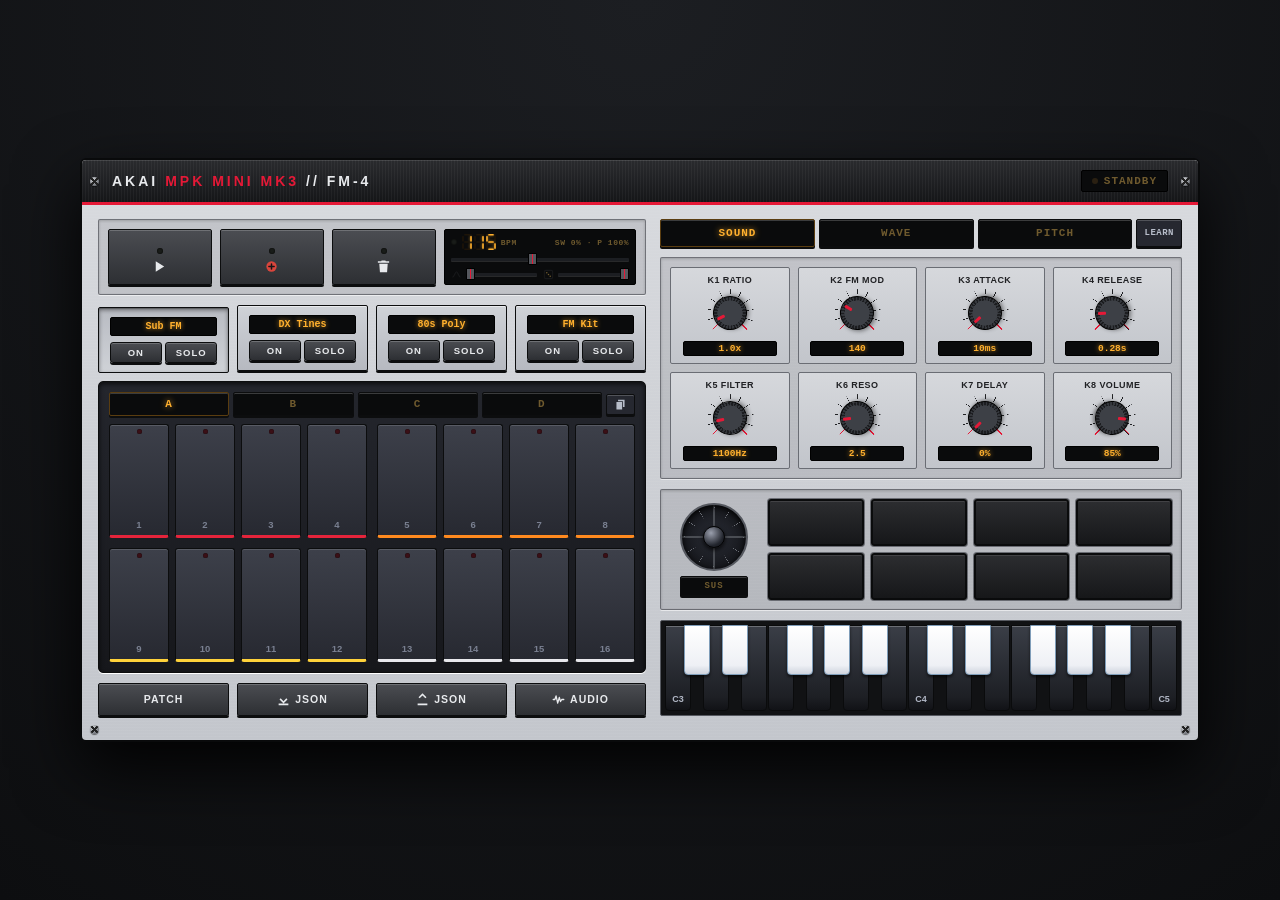
==== commit 4ffec858: "fix: restored knobs" ====
--- a/index.html
+++ b/index.html
@@ -4,7 +4,7 @@
   <meta charset="UTF-8" />
   <meta name="viewport" content="width=device-width, initial-scale=1.0, maximum-scale=1.0, user-scalable=no" />
   <title>AKAI MPK Mini Mk3 - Visual FM Workstation</title>
-   <link rel="icon" href="/favicon.ico" sizes="any">
+   <link rel="icon" type="image/x-icon" href="./favicon.ico" sizes="any">
   <style>
 /* ===== Tokens ===== */
 :root {
@@ -236,6 +236,8 @@
   box-shadow: 0 0 14px 4px var(--c-glow), inset 0 0 6px #fff;
 }
 
+.steps.focus { outline: 1px solid var(--accent); outline-offset: 3px; border-radius: 3px; }
+.step[data-r]::after { content: "\00d7" attr(data-r); position: absolute; top: 2px; right: 3px; font-size: 8px; font-weight: 800; color: inherit; }
 /* ===== Parametri: manopole con scala graduata + PITCH visualizer ===== */
 .pitch-viz {
   display: none; align-items: center; justify-content: space-between; gap: 8px;
@@ -305,6 +307,7 @@
   -webkit-mask: radial-gradient(circle, transparent 0 21px, #000 22px);
   mask: radial-gradient(circle, transparent 0 21px, #000 22px);
 }
+.joy-ring { touch-action: none; cursor: grab; }
 .joy-stick {
   position: absolute; width: 22px; height: 22px; border: 1px solid #000; border-radius: 50%;
   background: radial-gradient(circle at 35% 30%, #9a9fad, #23262e 65%, #0d0e12);
@@ -581,7 +584,7 @@
 <script>
 (() => {
   const STORAGE_KEY = "akai_mpk_mk3_fm4_project_v1";
-  let ctx = null, masterGain = null, delayNode = null, delayFb = null, destStream = null, recorder = null, chunks = [];
+  let ctx = null, masterGain = null, perfHP = null, perfLP = null, delayNode = null, delayFb = null, destStream = null, recorder = null, chunks = [];
   let trkFilters = [], trkDlySends = [];
   let isPlaying = false, isOverdub = false, isRecWav = false;
   let bpm = 115, swing = 0, prob = 100;
@@ -743,9 +746,10 @@
     { name: "BASS", pIdx: 0, muted: false, soloed: false, ratio: 1, mod: 140, att: 0.01, rel: 0.28, cut: 1100, res: 2.5, dly: 0.0, vol: 0.85, patterns: emptyPatterns() },
     { name: "CHORD", pIdx: 2, muted: false, soloed: false, ratio: 3.5, mod: 115, att: 0.02, rel: 0.75, cut: 3400, res: 1.2, dly: 0.3, vol: 0.65, patterns: emptyPatterns() },
     { name: "LEAD", pIdx: 4, muted: false, soloed: false, ratio: 1, mod: 260, att: 0.07, rel: 0.45, cut: 3800, res: 3.0, dly: 0.28, vol: 0.72, patterns: emptyPatterns() },
-    { name: "DRUMS", pIdx: 0, muted: false, soloed: false, ratio: 1.0, mod: 180, att: 0.01, rel: 0.25, cut: 7500, res: 1.0, dly: 0.05, vol: 0.9, patterns: emptyPatterns() }
+    { name: "DRUMS", pIdx: 0, muted: false, soloed: false, ratio: 1.0, mod: 180, att: 0.01, rel: 0.25, cut: 7500, res: 1.0, dly: 0.0, vol: 0.9, patterns: emptyPatterns() }
   ];
   tracks.forEach(t => Object.assign(t, WAVE_DEFAULTS, PITCH_DEFAULTS));
+  tracks.forEach(t => { t.rat = Array.from({ length: 4 }, () => Array.from({ length: 16 }, () => ({}))); });
 
   const currentSteps = (tIdx = activeTrk) => tracks[tIdx].patterns[activePat];
 
@@ -774,7 +778,7 @@
         cw: t.cw, mw: t.mw, fold: t.fold, det: t.det,
         sub: t.sub, noi: t.noi, mdec: t.mdec, pe: t.pe,
         psteps: t.psteps, pscale: t.pscale, prate: t.prate, pglide: t.pglide, ploop: t.ploop, ptrans: t.ptrans, pfm: t.pfm,
-        patterns: t.patterns
+        patterns: t.patterns, rat: t.rat
       }))
     };
   }
@@ -804,6 +808,7 @@
       } else if (Array.isArray(src.steps) && src.steps.length === 16) {
         dst.patterns[0] = src.steps.map(s => Array.isArray(s) ? [...s] : []);
       }
+      if (Array.isArray(src.rat) && src.rat.length === 4) dst.rat = src.rat.map((r, p) => Array.isArray(r) && r.length === 16 ? r.map((v, st) => { if (v && typeof v === "object") return { ...v }; const o = {}; if ((v | 0) > 1) (dst.patterns[p][st] || []).forEach(e => { o[e] = Math.min(4, v | 0); }); return o; }) : Array.from({ length: 16 }, () => ({})));
       if (i < 3) document.getElementById(`pName${i}`).textContent = PRESETS[dst.pIdx % PRESETS.length].name;
       const mb = document.querySelector(`.mute-btn[data-m="${i}"]`);
       mb.classList.toggle("muted", !!dst.muted);
@@ -831,7 +836,7 @@
   function syncTrackChannel(i) {
     if (!ctx || !trkFilters[i]) return;
     const t = tracks[i], now = ctx.currentTime;
-    const cutAmt = Math.max(120, Math.min(12000, t.cut + joyY * 4500));
+    const cutAmt = Math.max(120, Math.min(12000, t.cut));
     trkFilters[i].frequency.setTargetAtTime(cutAmt, now, 0.008);
     trkFilters[i].Q.setTargetAtTime(t.res, now, 0.008);
     trkDlySends[i].gain.setTargetAtTime(t.dly, now, 0.008);
@@ -883,7 +888,10 @@
     silentGain.connect(ctx.destination);
     keepAlive.start();
 
-    masterGain.connect(limiter); delayNode.connect(limiter); limiter.connect(ctx.destination);
+    perfHP = ctx.createBiquadFilter(); perfHP.type = "highpass"; perfHP.frequency.value = 20; perfHP.Q.value = 1;
+    perfLP = ctx.createBiquadFilter(); perfLP.type = "lowpass"; perfLP.frequency.value = 20000; perfLP.Q.value = 1;
+    masterGain.connect(perfHP); delayNode.connect(perfHP); perfHP.connect(perfLP); perfLP.connect(limiter);
+    limiter.connect(ctx.destination);
     if (ctx.createMediaStreamDestination) {
       destStream = ctx.createMediaStreamDestination();
       limiter.connect(destStream);
@@ -895,6 +903,33 @@
     const dot = document.getElementById("joyDot");
     dot.style.transform = `translate(${joyX * 18}px, ${-joyY * 18}px)`;
   }
+
+  /* Filtro DJ sul master (drum e delay inclusi): leva su = passa alto, leva giu = passa basso */
+  function applyPerfFilter() {
+    if (!ctx || !perfHP) return;
+    const now = ctx.currentTime;
+    perfHP.frequency.setTargetAtTime(joyY > 0 ? 20 * Math.pow(250, joyY) : 20, now, 0.02);
+    perfLP.frequency.setTargetAtTime(joyY < 0 ? 20000 * Math.pow(0.01, -joyY) : 20000, now, 0.02);
+  }
+
+  /* Pitch bend: aggiorna in tempo reale le note tenute */
+  function bendLive() { activeVoices.forEach(v => v.bend && v.bend()); }
+
+  /* Leva a schermo: asse orizzontale = pitch bend (+/-2 semitoni), ritorna al centro al rilascio */
+  const joyRing = document.querySelector(".joy-ring");
+  function setJoy(x, y) {
+    joyX = Math.abs(x) < 0.05 ? 0 : Math.max(-1, Math.min(1, x));
+    joyY = Math.abs(y) < 0.05 ? 0 : Math.max(-1, Math.min(1, y));
+    pitchBend = joyX * 2;
+    updateJoystickVisual(); bendLive(); applyPerfFilter();
+  }
+  const joyDrag = (e) => {
+    const r = joyRing.getBoundingClientRect();
+    setJoy((e.clientX - (r.left + r.width / 2)) / 18, -(e.clientY - (r.top + r.height / 2)) / 18);
+  };
+  joyRing.onpointerdown = (e) => { e.preventDefault(); initAudio(); joyRing.setPointerCapture(e.pointerId); joyDrag(e); };
+  joyRing.onpointermove = (e) => { if (joyRing.hasPointerCapture(e.pointerId)) joyDrag(e); };
+  joyRing.onpointerup = joyRing.onpointercancel = () => setJoy(0, 0);
 
   function flashKey(note, on) {
     const k = on ? keyEls.get(note - (viewBase - 48)) : (litKeys.get(note) || keyEls.get(note - (viewBase - 48)));
@@ -939,7 +974,7 @@
     const t = tracks[tIdx];
     if (!isAudible(tIdx)) return null;
     const now = when !== null ? Math.max(ctx.currentTime, when) : ctx.currentTime;
-    const freq = 440 * Math.pow(2, (note + pitchBend - 69) / 12);
+    let freq = 440 * Math.pow(2, (note + pitchBend - 69) / 12);
     const cwI = Math.round(t.cw), pe = Math.pow(2, (t.pe || 0) / 12);
     const trkOut = trkFilters[tIdx];
 
@@ -980,7 +1015,7 @@
     registerPitchOsc(car, 1);
     registerPitchOsc(mod, t.ratio);
 
-    const getModAmt = () => Math.max(1, (t.mod + Math.max(0, joyY) * 350) * vel);
+    const getModAmt = () => Math.max(1, t.mod * vel);
     let modAmt = getModAmt();
     const modDec = (t.att + t.rel) * (t.mdec || 1);
     modGain.gain.setValueAtTime(modAmt, now);
@@ -1153,8 +1188,16 @@
       }
     };
 
+    const bend = () => {
+      if (released || !ctx) return;
+      freq = 440 * Math.pow(2, (note + pitchBend - 69) / 12);
+      const tNow = ctx.currentTime, cyc = getCycleInfo().cycle;
+      const cr = Math.pow(2, (cyc[(stepCounter - 1) % cyc.length] || 0) / 12);
+      pitchTargets.forEach(({ o, mult }) => o.frequency.setTargetAtTime(freq * mult * cr, tNow, 0.01));
+    };
+
     if (autoGateSec !== null) release(now + autoGateSec);
-    return { release, syncLive, note, tIdx };
+    return { release, syncLive, bend, note, tIdx };
   }
 
   /* ===== Drum Kit modulato da K1-K8 ===== */
@@ -1247,7 +1290,7 @@
     if (isPad || activeTrk === 3) {
       const rawPad = (note >= 36 && note <= 43) ? (note - 36) : (note % 8);
       const pIdx = rawPad;
-      heldPads.add(pIdx);
+      heldPads.add(pIdx); renderSteps();
       tracks[3].last = pIdx;
       if (isEraseHeld && isPlaying) {
         didLiveErase = true;
@@ -1272,7 +1315,7 @@
         return;
       }
       handleNoteOff(note, true);
-      tracks[activeTrk].last = n;
+      tracks[activeTrk].last = n; heldNotes.add(n); renderSteps();
       const v = startVoice(activeTrk, n, vel, null);
       if (v) activeVoices.set(note, v);
       requestAnimationFrame(() => flashKey(note, true));
@@ -1289,11 +1332,11 @@
     if (isPad || activeTrk === 3) {
       const rawPad = (note >= 36 && note <= 43) ? (note - 36) : (note % 8);
       const pIdx = rawPad;
-      heldPads.delete(pIdx);
+      heldPads.delete(pIdx); renderSteps();
       return;
     }
     const n = activeTrk === 0 ? note - 12 : note;
-    heldNotes.delete(n);
+    heldNotes.delete(n); renderSteps();
     if (!force && sustainOn) {
       if (activeVoices.has(note)) sustainedNotes.add(note);
       flashKey(note, false);
@@ -1378,7 +1421,27 @@
 
   function getProfile(name) {
     if (!profiles[name]) { profiles[name] = defaultProfile(name); saveProfiles(); }
+    if (/akai|mpk/i.test(name) && !profiles[name].joyFix) {   // profili salvati prima del fix: libera CC1-4
+      [1, 2, 3, 4].forEach(cc => { delete profiles[name].knobs[cc]; });
+      profiles[name].joyFix = 1; saveProfiles();
+    }
+    if (/akai|mpk/i.test(name) && profiles[name].knobMapVersion !== 4) {
+      for (let k = 0; k < 8; k++) { profiles[name].knobs[70 + k] = k; profiles[name].knobs[1 + k] = k; }
+      [9, 10, 11, 12].forEach(cc => { profiles[name].knobs[cc] = cc - 5; });
+      profiles[name].knobs[14] = 6; profiles[name].knobs[15] = 7;
+      for (let cc = 24; cc <= 27; cc++) profiles[name].knobs[cc] = cc - 20;
+      profiles[name].knobMapVersion = 4;
+      saveProfiles();
+    }
     return profiles[name];
+  }
+
+  /* Leva fisica via CC: profile.joy = { "<cc>": 0 su | 1 giu | 2 sinistra | 3 destra }, assegnata con LEARN toccando la leva a schermo */
+  const JOY_NAMES = ["JOY SU", "JOY GIU", "JOY SX", "JOY DX"], joyCCv = [0, 0, 0, 0];
+  function joyCC(dir, v) {
+    joyCCv[dir] = v;
+    if (dir < 2) setJoy(joyX, joyCCv[0] - joyCCv[1]);
+    else setJoy(joyCCv[3] - joyCCv[2], joyY);
   }
 
   const pageBar = document.getElementById("pageBar");
@@ -1415,14 +1478,14 @@
   };
   pageBar.appendChild(resetBtn);
 
-  const learnEl = t => t.type === "pad" ? padEls[t.idx]
+  const learnEl = t => t.type === "joy" ? joyRing : t.type === "pad" ? padEls[t.idx]
     : t.type === "knob" ? knobsGrid.querySelectorAll(".knob-cell")[t.idx]
     : pageBar.querySelectorAll(".page-btn")[t.idx];
 
   function refreshLearnPill() {
     if (!learnMode) return;
     const t = learnTarget;
-    const what = !t ? "SCEGLI" : t.type === "pad" ? `PAD ${t.idx + 1}` : t.type === "knob" ? `K${t.idx + 1}` : PAGES[t.idx].name;
+    const what = !t ? "SCEGLI" : t.type === "pad" ? `PAD ${t.idx + 1}` : t.type === "knob" ? `K${t.idx + 1}` : t.type === "joy" ? JOY_NAMES[t.idx] : PAGES[t.idx].name;
     document.getElementById("midiStatus").textContent = `LEARN · ${what}`;
   }
 
@@ -1448,11 +1511,12 @@
   /* In learn mode i tocchi su pad, manopole e pagine scelgono il bersaglio invece di suonare */
   document.addEventListener("pointerdown", (e) => {
     if (!learnMode) return;
-    const el = e.target.closest(".pad, .knob-cell, .page-btn");
+    const el = e.target.closest(".pad, .knob-cell, .page-btn, .joy-ring");
     if (!el) return;
     e.preventDefault(); e.stopPropagation();
     const idx = list => Array.prototype.indexOf.call(list, el);
-    if (el.classList.contains("pad")) setLearnTarget({ type: "pad", idx: Number(el.dataset.p) });
+    if (el.classList.contains("joy-ring")) setLearnTarget({ type: "joy", idx: 0 });
+    else if (el.classList.contains("pad")) setLearnTarget({ type: "pad", idx: Number(el.dataset.p) });
     else if (el.classList.contains("knob-cell")) setLearnTarget({ type: "knob", idx: idx(knobsGrid.querySelectorAll(".knob-cell")) });
     else setLearnTarget({ type: "tab", idx: idx(pageBar.querySelectorAll(".page-btn")) });
   }, true);
@@ -1466,10 +1530,11 @@
     if (t.type === "pad" && (isNote || isCc)) { map = profile.pads; key = `${isNote ? "n" : "c"}${ch}:${d1}`; }
     else if (t.type === "knob" && isCc) { map = profile.knobs; key = String(d1); }
     else if (t.type === "tab" && isCc) { map = profile.tabs; key = String(d1); }
+    else if (t.type === "joy" && isCc) { map = profile.joy = profile.joy || {}; key = String(d1); delete profile.knobs[d1]; delete profile.tabs[d1]; }
     if (!map) return;
     map[key] = t.idx;
     saveProfiles();
-    const total = t.type === "tab" ? PAGES.length : 8;
+    const total = t.type === "tab" ? PAGES.length : t.type === "joy" ? 4 : 8;
     setLearnTarget(t.idx + 1 < total ? { type: t.type, idx: t.idx + 1 } : null);
   }
 
@@ -1594,10 +1659,31 @@
       const i = g * 4 + j;
       const s = document.createElement("div");
       s.className = "step"; s.textContent = i + 1;
+      let lpTimer = null, lpFired = false;
+      const cycleRatchet = () => {
+        const t = tracks[activeTrk], steps = currentSteps(activeTrk), r = t.rat[activePat][i], f = focusElem();
+        if (f !== null) { if (!steps[i].includes(f)) steps[i].push(f); r[f] = (r[f] || 1) % 4 + 1; }
+        else { if (!steps[i].length) steps[i] = [t.last !== undefined ? t.last : DEFAULT_NOTE[activeTrk]]; const nv = Math.max(...steps[i].map(e => r[e] || 1)) % 4 + 1; steps[i].forEach(e => { r[e] = nv; }); }
+                const n = f !== null ? f : steps[i][0];
+        if (activeTrk === 3) triggerDrum(n, 0.9); else startVoice(activeTrk, n, 0.8, 0.14);
+        renderSteps(); scheduleSave();
+      };
+      const cancelLp = () => clearTimeout(lpTimer);
+      s.onpointerdown = () => { lpFired = false; clearTimeout(lpTimer); lpTimer = setTimeout(() => { lpFired = true; cycleRatchet(); }, 300); };
+      s.onpointerup = cancelLp; s.onpointerleave = cancelLp; s.onpointercancel = cancelLp;
+      s.oncontextmenu = e => e.preventDefault();
       s.onclick = () => {
+        if (lpFired) { lpFired = false; return; }
+        const f = focusElem();
+        if (f !== null) {
+          const st = currentSteps(activeTrk), r = tracks[activeTrk].rat[activePat][i], k = st[i].indexOf(f);
+          if (k >= 0) { st[i].splice(k, 1); delete r[f]; }
+          else { st[i].push(f); if (activeTrk === 3) triggerDrum(f, 0.9); else startVoice(activeTrk, f, 0.8, 0.14); }
+          renderSteps(); scheduleSave(); return;
+        }
         const t = tracks[activeTrk];
         const steps = currentSteps(activeTrk);
-        if (steps[i].length) { steps[i] = []; }
+        if (steps[i].length) { steps[i] = []; tracks[activeTrk].rat[activePat][i] = {}; }
         else {
           const n = t.last !== undefined ? t.last : DEFAULT_NOTE[activeTrk];
           steps[i] = [n];
@@ -1611,9 +1697,22 @@
     }
   }
 
+  /* Elemento "in primo piano": il pad (DRUMS) o la nota (altre tracce) tenuto premuto in questo momento */
+  function focusElem() {
+    const set = activeTrk === 3 ? heldPads : heldNotes;
+    return set.size ? [...set].pop() : null;
+  }
+
   function renderSteps() {
     const steps = currentSteps(activeTrk);
-    for (let i = 0; i < 16; i++) stepEls[i].classList.toggle("filled", steps[i].length > 0);
+    const f = focusElem(), rat = tracks[activeTrk].rat[activePat];
+    stepGrid.classList.toggle("focus", f !== null);
+    for (let i = 0; i < 16; i++) {
+      const el = steps[i], on = f !== null ? el.includes(f) : el.length > 0;
+      const r = on ? (f !== null ? (rat[i][f] || 1) : Math.max(...el.map(e => rat[i][e] || 1))) : 1;
+      stepEls[i].classList.toggle("filled", on);
+      if (r > 1) stepEls[i].dataset.r = r; else delete stepEls[i].dataset.r;
+    }
   }
 
   function renderPatternBtns() {
@@ -1641,6 +1740,7 @@
     const nextPat = (activePat + 1) % 4;
     tracks.forEach(t => {
       t.patterns[nextPat] = t.patterns[activePat].map(s => [...s]);
+      t.rat[nextPat] = t.rat[activePat].map(o => ({ ...o }));
     });
     activePat = nextPat; queuedPat = null;
     renderPatternBtns(); renderSteps(); scheduleSave();
@@ -1741,11 +1841,11 @@
         gateSec = Math.max(gateSec, pDur * pCnt * 0.95);
       }
       trk.patterns[activePat][sIdx].forEach(n => {
-        if (prob === 100 || Math.random() * 100 < prob) startVoice(t, n, 0.8, gateSec, when);
+        if (prob === 100 || Math.random() * 100 < prob) { const r = trk.rat[activePat][sIdx][n] || 1, sub = baseStepSec / r; for (let k = 0; k < r; k++) startVoice(t, n, 0.8 * (1 - 0.1 * k), r > 1 ? Math.min(gateSec, sub * 0.8) : gateSec, when + k * sub); }
       });
     }
     tracks[3].patterns[activePat][sIdx].forEach(p => {
-      if (prob === 100 || Math.random() * 100 < prob) triggerDrum(p, 0.9, when);
+      if (prob === 100 || Math.random() * 100 < prob) { const r = tracks[3].rat[activePat][sIdx][p] || 1, sub = baseStepSec / r; for (let k = 0; k < r; k++) triggerDrum(p, 0.9 * (1 - 0.1 * k), when + k * sub); }
     });
 
     const uiDelayMs = Math.max(0, (when - ctx.currentTime) * 1000);
@@ -1815,6 +1915,7 @@
     clearBtn.classList.remove("erasing");
     if (shouldClearAll) {
       tracks[activeTrk].patterns[activePat] = emptySteps();
+      tracks[activeTrk].rat[activePat] = Array.from({ length: 16 }, () => ({}));
       renderSteps(); scheduleSave();
     }
   };
@@ -1888,7 +1989,7 @@
 
   async function initMIDI() {
     const pill = document.getElementById("midiStatus");
-    if (!navigator.requestMIDIAccess) { pill.textContent = "TOUCH MODE"; syncInputMode(); return; }
+    if (!navigator.requestMIDIAccess) { midiReady = true; pill.textContent = "TOUCH MODE"; syncInputMode(); return; }
     try {
       const midi = await navigator.requestMIDIAccess();
       const bind = () => {
@@ -1912,10 +2013,12 @@
             } else if (cmd === 0xE0) {
               const raw = ((d2 << 7) | d1) - 8192;
               joyX = raw / 8192;
-              pitchBend = joyX * 2;
+              pitchBend = joyX * 2; bendLive();
               updateJoystickVisual();
             } else if (cmd === 0xB0) {
               if (d1 === 64) { setSustain(d2 >= 64); return; }
+              const jd = profile.joy && profile.joy[d1];
+              if (jd !== undefined) { joyCC(jd, d2 / 127); return; }
               const pad = profile.pads[`c${ch}:${d1}`];
               if (pad !== undefined) {
                 if (d2 > 0) handleNoteOn(36 + pad, d2 / 127, true); else handleNoteOff(36 + pad, false, true);
@@ -1938,10 +2041,10 @@
           midiLabel = count === 1 ? firstName.toUpperCase().slice(0, 22) : `${count} MIDI IN`;
           if (!learnMode) { pill.textContent = midiLabel; pill.classList.add("online"); }
         }
-        midiInputCount = count; syncInputMode();
+        midiInputCount = count; midiReady = true; syncInputMode();
       };
       bind(); midi.onstatechange = bind;
-    } catch (e) { pill.textContent = "TOUCH MODE"; syncInputMode(); }
+    } catch (e) { midiReady = true; pill.textContent = "TOUCH MODE"; syncInputMode(); }
   }
 
   /* ===== Tastiera del computer: attiva su desktop quando non c'e' nessun controller MIDI =====
@@ -1963,7 +2066,7 @@
   const KB_TRACKS = { KeyK: 0, KeyL: 1, Semicolon: 2, Quote: 3 };
   const KB_ACTIONS = ["Space", "Backquote", "Enter", "Comma", "Period", "Slash", "ArrowLeft", "ArrowRight", "ArrowUp", "ArrowDown"];
 
-  let kbMode = false, kbBase = 48, kbKnob = 0, kbSustain = false, kbToastTimer = null, midiInputCount = 0;
+  let kbMode = false, kbBase = 48, kbKnob = 0, kbSustain = false, kbToastTimer = null, midiInputCount = 0, midiReady = false;
   const kbDown = new Map();   // code -> { pad, note }, serve a rilasciare la nota giusta anche se cambia l'ottava
 
   function kbToast(msg) {
@@ -1991,7 +2094,7 @@
 
   function syncInputMode() {
     const desktop = window.matchMedia("(hover: hover) and (pointer: fine)").matches;
-    const next = desktop && midiInputCount === 0;
+    const next = desktop && midiReady && midiInputCount === 0;
     if (!next) releaseKbAll();
     kbMode = next;
     document.body.classList.toggle("kb-mode", kbMode);
@@ -2075,4 +2178,4 @@
 })();
 </script>
 </body>
-</html>
+</html>
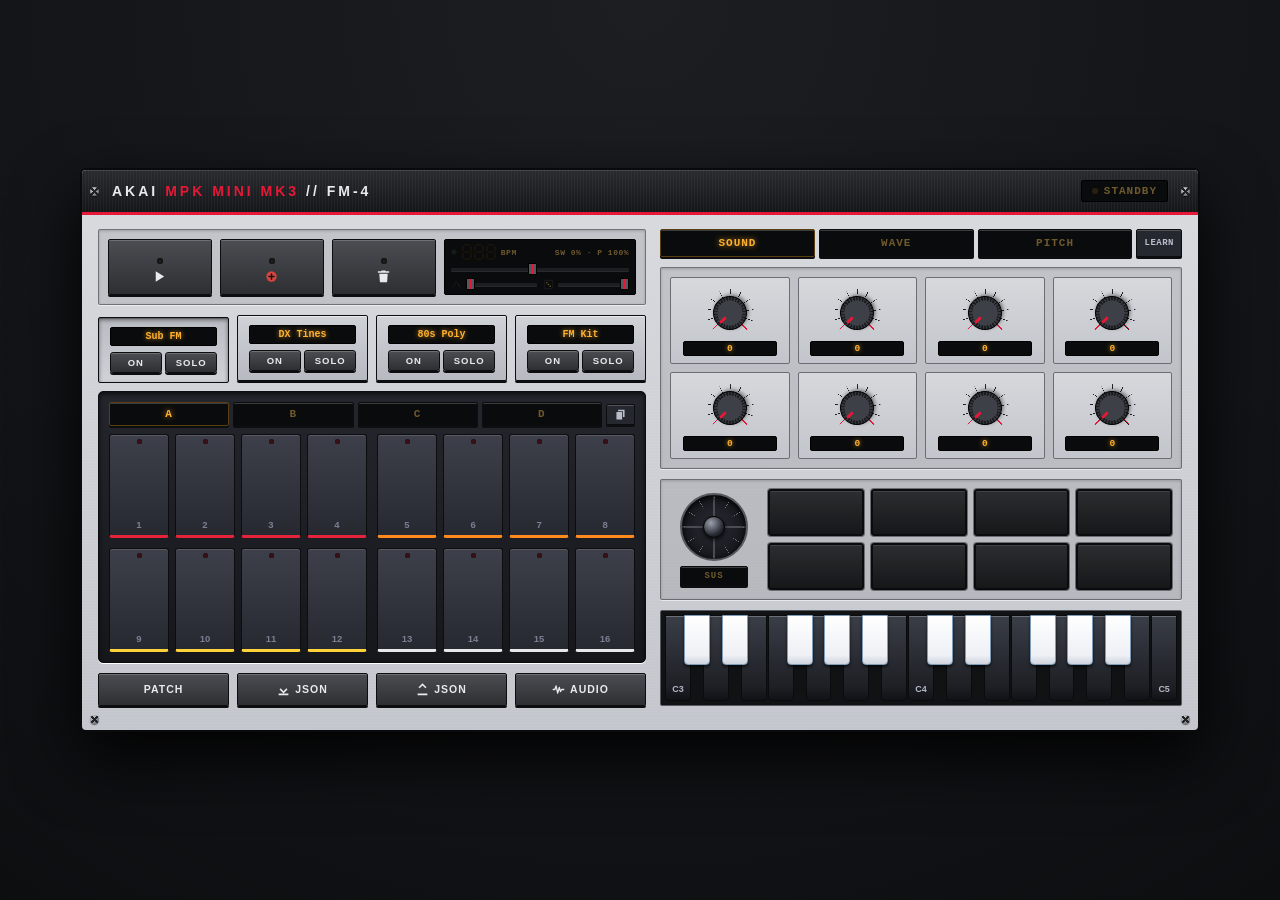
==== commit 9a2b0df8: "Refactor workstation into native ES modules Extract markup, styles, shared state, and audio engine i" ====
--- a/index.html
+++ b/index.html
@@ -5,462 +5,7 @@
   <meta name="viewport" content="width=device-width, initial-scale=1.0, maximum-scale=1.0, user-scalable=no" />
   <title>AKAI MPK Mini Mk3 - Visual FM Workstation</title>
    <link rel="icon" type="image/x-icon" href="./favicon.ico" sizes="any">
-  <style>
-/* ===== Tokens ===== */
-:root {
-  --font-ui: "Helvetica Neue", Helvetica, Arial, sans-serif;
-  --font-mono: "Courier New", ui-monospace, monospace;
-  --ink: #17181a;
-  --text-light: #e8eaed;
-  --edge: #0c0d0e;
-  --panel-hi: #d9dbdf;
-  --panel-lo: #c3c6cc;
-  --module: rgba(50, 54, 62, 0.12);
-  --rule: rgba(30, 33, 40, 0.5);
-  --metal-hi: #4b4d52;
-  --metal-lo: #2d2f33;
-  --display: #0a0b0c;
-  --amber: #ffb02e;
-  --amber-dim: #6f5a2e;
-  --amber-glow: rgba(255, 176, 46, 0.75);
-  --accent: #e51937;
-  --green: #4fe84a;
-  --screw:
-    linear-gradient(45deg, transparent 44%, #222 44% 56%, transparent 56%),
-    linear-gradient(-45deg, transparent 44%, #222 44% 56%, transparent 56%),
-    radial-gradient(circle at 35% 30%, #d0d2d6, #6d7076 75%);
-}
-
-/* ===== Base ===== */
-* { box-sizing: border-box; user-select: none; -webkit-tap-highlight-color: transparent; }
-
-body {
-  display: flex; flex-direction: column; align-items: center; justify-content: flex-start;
-  width: 100%; min-height: 100vh; min-height: 100dvh; margin: 0; padding: 0;
-  background: radial-gradient(circle at 50% 0%, #1c1e22 0%, #0d0e10 100%);
-  color: var(--ink); font-family: var(--font-ui);
-}
-
-button {
-  display: inline-flex; align-items: center; justify-content: center; gap: 5px;
-  padding: 7px 4px;
-  border: 1px solid var(--edge); border-radius: 2px;
-  background: linear-gradient(180deg, var(--metal-hi), var(--metal-lo));
-  box-shadow: inset 0 1px 0 rgba(255, 255, 255, 0.2), 0 2px 0 var(--edge);
-  color: var(--text-light); font: 700 10px var(--font-ui); letter-spacing: 1px; cursor: pointer;
-}
-button:hover { filter: brightness(1.07); }
-button:active { transform: translateY(2px); box-shadow: inset 0 2px 3px #000; }
-
-/* ===== Telaio, intestazione, viti ===== */
-.chassis {
-  position: relative; display: flex; flex-direction: column; gap: 7px; overflow: hidden;
-  width: 100%; max-width: 580px; min-height: 100dvh;
-  padding: 0 8px calc(20px + env(safe-area-inset-bottom));
-  border: none; border-radius: 0;
-  background:
-    repeating-linear-gradient(0deg, rgba(255, 255, 255, 0.035) 0 1px, transparent 1px 3px),
-    linear-gradient(180deg, var(--panel-hi), var(--panel-lo));
-  box-shadow: 0 12px 30px rgba(0, 0, 0, 0.8);
-}
-
-.desk-col { display: flex; flex-direction: column; gap: 7px; min-width: 0; }
-
-header {
-  position: relative; display: flex; justify-content: space-between; align-items: center;
-  margin: 0 -8px 1px; padding: 7px 26px;
-  background:
-    repeating-linear-gradient(90deg, rgba(255, 255, 255, 0.04) 0 1px, transparent 1px 3px),
-    linear-gradient(180deg, #2a2b2e, #151618);
-  border-bottom: 3px solid var(--accent);
-  box-shadow: inset 0 1px 0 rgba(255, 255, 255, 0.12);
-}
-.brand { color: var(--text-light); font-size: 12px; font-weight: 800; letter-spacing: 2.5px; }
-.brand span { color: var(--accent); }
-
-header::before, header::after, .chassis::before, .chassis::after {
-  content: ""; position: absolute; width: 9px; height: 9px; border-radius: 50%;
-  background: var(--screw); box-shadow: 0 1px 1px rgba(0, 0, 0, 0.5);
-}
-header::before { left: 8px; top: 50%; margin-top: -4.5px; }
-header::after { right: 8px; top: 50%; margin-top: -4.5px; }
-.chassis::before { left: 8px; bottom: 6px; }
-.chassis::after { right: 8px; bottom: 6px; }
-
-.midi-pill {
-  padding: 3px 8px; border: 1px solid #000; border-radius: 2px;
-  background: var(--display); color: var(--amber-dim); font: 700 10px var(--font-mono); letter-spacing: 1px;
-}
-.midi-pill::before {
-  content: ""; display: inline-block; width: 6px; height: 6px; margin-right: 6px;
-  border-radius: 50%; background: #2a2012;
-}
-.midi-pill.online { color: var(--amber); text-shadow: 0 0 6px var(--amber-glow); }
-.midi-pill.online::before { background: var(--amber); box-shadow: 0 0 6px var(--amber); }
-
-/* ===== Moduli incassati ===== */
-.transport, .hw-top, .knobs-grid {
-  padding: 6px; border: 1px solid var(--rule); border-radius: 2px; background: var(--module);
-  box-shadow: inset 0 1px 3px rgba(0, 0, 0, 0.2), 0 1px 0 rgba(255, 255, 255, 0.55);
-}
-
-/* ===== LED, icone, display ambra ===== */
-.led { display: block; width: 6px; height: 6px; border-radius: 50%; background: #1a1d1a; box-shadow: inset 0 0 2px #000; }
-.playing > .led { background: var(--green); box-shadow: 0 0 8px var(--green); }
-.recording > .led { background: #ff3b30; box-shadow: 0 0 8px #ff3b30; }
-.erasing { border-color: #b01212; color: #ff7a6a; box-shadow: inset 0 0 8px rgba(255, 60, 40, 0.55), 0 2px 0 var(--edge); }
-.erasing > .led { background: #ff3b30; box-shadow: 0 0 8px #ff3b30; }
-.led-beat.on { background: var(--amber); box-shadow: 0 0 8px var(--amber); }
-
-.ic { display: block; width: 15px; height: 15px; fill: currentColor; flex-shrink: 0; }
-.ic-sm { display: block; width: 13px; height: 13px; fill: currentColor; flex-shrink: 0; }
-#playBtn .ic-stop, #playBtn.playing .ic-play { display: none; }
-#playBtn.playing .ic-stop { display: block; }
-#recBtn .ic { fill: #d9453c; }
-
-.trk-sub, .knob-val {
-  width: 92%; padding: 2px 4px; border: 1px solid #000; border-radius: 2px;
-  background: var(--display); color: var(--amber); text-align: center;
-  font: 700 9px var(--font-mono); text-shadow: 0 0 5px var(--amber-glow);
-}
-.knob-val { width: 86%; padding: 1px 0; }
-
-/* ===== Transport, BPM & Groove ===== */
-.transport { display: grid; grid-template-columns: 1fr 1fr 1fr 1.85fr; gap: 6px; }
-.transport button { flex-direction: column; justify-content: flex-end; gap: 5px; }
-
-.bpm-wrap {
-  display: flex; flex-direction: column; justify-content: center; gap: 3px; padding: 4px 6px;
-  border: 1px solid #000; border-radius: 2px; background: var(--display);
-}
-.bpm-top { display: flex; align-items: center; justify-content: space-between; gap: 4px; }
-.bpm-grp { display: flex; align-items: center; gap: 5px; }
-.bpm-unit { color: var(--amber-dim); font: 700 8px var(--font-mono); letter-spacing: 0.5px; }
-.seg-display { display: flex; gap: 2px; }
-.seg-display svg { width: 10px; height: 16px; }
-.seg { fill: #1d1408; }
-.seg.on { fill: var(--amber); filter: drop-shadow(0 0 2px var(--amber-glow)); }
-
-.groove-row { display: grid; grid-template-columns: 1fr 1fr; gap: 6px; align-items: center; }
-.mini-ctl { display: flex; align-items: center; gap: 4px; }
-.mini-ctl svg { width: 11px; height: 11px; fill: var(--amber-dim); flex-shrink: 0; }
-
-input[type="range"] { appearance: none; -webkit-appearance: none; width: 100%; height: 12px; margin: 0; background: transparent; }
-input[type="range"]::-webkit-slider-runnable-track { height: 3px; border-radius: 1px; background: #1c1e22; box-shadow: 0 1px 0 rgba(255, 255, 255, 0.12); }
-input[type="range"]::-moz-range-track { height: 3px; border-radius: 1px; background: #1c1e22; }
-input[type="range"]::-webkit-slider-thumb {
-  -webkit-appearance: none; width: 9px; height: 12px; margin-top: -4.5px;
-  border: 1px solid #000; border-radius: 1px;
-  background: linear-gradient(90deg, #55585e 0 45%, var(--accent) 45% 55%, #55585e 55%);
-}
-input[type="range"]::-moz-range-thumb {
-  width: 7px; height: 12px; border: 1px solid #000; border-radius: 1px;
-  background: linear-gradient(90deg, #55585e 0 45%, var(--accent) 45% 55%, #55585e 55%);
-}
-
-/* ===== Tracce ===== */
-.tracks { display: grid; grid-template-columns: repeat(4, 1fr); gap: 5px; }
-.trk {
-  --tc: var(--accent);
-  display: flex; flex-direction: column; align-items: center; gap: 4px; padding: 6px 4px;
-  border: 1px solid var(--edge); border-radius: 2px;
-  background: linear-gradient(180deg, #cfd2d7, #b6b9c0);
-  box-shadow: inset 0 1px 0 rgba(255, 255, 255, 0.55), 0 2px 0 var(--edge);
-  cursor: pointer;
-}
-.trk:nth-child(1) { --tc: #ff3b56; }
-.trk:nth-child(2) { --tc: #ffa41f; }
-.trk:nth-child(3) { --tc: #2fc4f2; }
-.trk:nth-child(4) { --tc: #4fcf48; }
-.trk.active {
-  transform: translateY(2px);
-  border-color: var(--edge);
-  background: linear-gradient(180deg, #b8bbc2, #cfd2d7);
-  box-shadow: inset 0 2px 4px rgba(0, 0, 0, 0.45), inset 0 1px 1px rgba(0, 0, 0, 0.25);
-}
-.trk-btns { display: flex; gap: 3px; width: 92%; }
-.trk-btns button { flex: 1; padding: 3px; border-radius: 3px; font-size: 9px; }
-.mute-btn.muted { border-color: #4a0606; background: linear-gradient(180deg, #ff6a5a, #b01212); }
-.solo-btn.soloed { border-color: #1c5c18; background: linear-gradient(180deg, #5fd358, #2f9a2a); }
-
-/* ===== Sequencer + Pattern Banks ===== */
-.seq-shell {
-  display: flex; flex-direction: column; gap: 5px; padding: 7px;
-  border: 1px solid var(--edge); border-radius: 5px;
-  background: linear-gradient(180deg, #24262d, #16171b);
-  box-shadow: inset 0 2px 5px rgba(0, 0, 0, 0.7), 0 1px 0 #fff;
-}
-.pat-bar { display: grid; grid-template-columns: repeat(4, 1fr) auto; gap: 4px; align-items: center; }
-.pat-btn {
-  padding: 3px 0; border-radius: 2px;
-  background: var(--display); color: var(--amber-dim); font: 700 10px var(--font-mono);
-}
-.pat-btn.on { border-color: #5a3d10; color: var(--amber); text-shadow: 0 0 6px var(--amber-glow); }
-.pat-btn.queued { border-color: var(--accent); color: #fff; animation: blink 0.45s infinite alternate; }
-@keyframes blink { from { opacity: 0.55; } to { opacity: 1; } }
-.pat-copy { padding: 3px 7px; background: #262830; color: #b8beca; }
-
-.steps {
-  --c: #ff3b56; --c-hi: #ff9aab; --c-glow: rgba(255, 59, 86, 0.85); --c-soft: rgba(255, 59, 86, 0.5);
-  display: grid; grid-template-columns: 1fr 1fr; gap: 8px;
-}
-.step-group { display: grid; grid-template-columns: repeat(4, 1fr); gap: 4px; }
-.step-group:nth-child(1) { --g: #e5243b; }
-.step-group:nth-child(2) { --g: #ff8a1f; }
-.step-group:nth-child(3) { --g: #ffd23a; }
-.step-group:nth-child(4) { --g: #e8e8ec; }
-
-.step {
-  position: relative; display: flex; align-items: flex-end; justify-content: center;
-  aspect-ratio: 1.35 / 1; padding-bottom: 3px;
-  border: 1px solid var(--edge); border-bottom: 3px solid var(--g, #666); border-radius: 3px;
-  background: linear-gradient(180deg, #3d404a, #272931);
-  box-shadow: inset 0 1px 0 rgba(255, 255, 255, 0.14);
-  color: #7a8091; font-size: 8px; font-weight: 700; touch-action: manipulation;
-}
-.step::before {
-  content: ""; position: absolute; top: 4px; left: 50%; width: 5px; height: 5px; margin-left: -2.5px;
-  border-radius: 50%; background: #3b1017; box-shadow: inset 0 0 1px #000;
-}
-.step.filled {
-  background: linear-gradient(180deg, var(--c-hi), var(--c)); color: rgba(0, 0, 0, 0.55);
-  box-shadow: inset 0 1px 0 rgba(255, 255, 255, 0.5), 0 0 6px -1px var(--c-glow);
-}
-.step.now {
-  z-index: 1; background: linear-gradient(180deg, var(--c-soft), #30323b); color: #fff;
-  box-shadow: 0 0 10px 2px var(--c-glow), inset 0 0 4px var(--c-soft);
-}
-.step.now::before { background: #fff; box-shadow: 0 0 6px 2px var(--c); }
-.step.filled.now {
-  background: linear-gradient(180deg, #fff, #fff 25%, var(--c-hi)); color: #5a0010;
-  box-shadow: 0 0 14px 4px var(--c-glow), inset 0 0 6px #fff;
-}
-
-.steps.focus { outline: 1px solid var(--accent); outline-offset: 3px; border-radius: 3px; }
-.step[data-r]::after { content: "\00d7" attr(data-r); position: absolute; top: 2px; right: 3px; font-size: 8px; font-weight: 800; color: inherit; }
-/* ===== Parametri: manopole con scala graduata + PITCH visualizer ===== */
-.pitch-viz {
-  display: none; align-items: center; justify-content: space-between; gap: 8px;
-  padding: 4px 8px; border: 1px solid #000; border-radius: 2px;
-  background: var(--display); box-shadow: inset 0 1px 4px rgba(0, 0, 0, 0.8);
-}
-.pitch-viz.show { display: flex; }
-.pitch-viz svg { flex: 1; height: 32px; overflow: visible; }
-.pitch-legend { display: flex; flex-direction: column; gap: 2px; font: 700 8px var(--font-mono); letter-spacing: 0.5px; }
-.pitch-legend span:first-child { color: var(--amber); text-shadow: 0 0 4px var(--amber-glow); }
-.pitch-legend span:last-child { color: #2fc4f2; text-shadow: 0 0 4px rgba(47, 196, 242, 0.65); }
-
-.pages { display: flex; gap: 4px; align-items: stretch; }
-.page-btn { flex: 1; padding: 5px 4px; background: var(--display); color: var(--amber-dim); font-family: var(--font-mono); font-size: 10px; }
-.page-btn.on { border-color: #5a3d10; color: var(--amber); text-shadow: 0 0 6px var(--amber-glow); }
-.learn-target { outline: 2px solid var(--accent); outline-offset: -2px; animation: blink 0.45s infinite alternate; }
-.learn-mode .pad, .learn-mode .knob-cell, .learn-mode .page-btn { cursor: crosshair; }
-.cc-learn-btn[hidden] { display: none; }
-.cc-learn-btn { padding: 5px 7px; background: #262830; color: #b8beca; font: 700 9px var(--font-mono); letter-spacing: 0.5px; }
-.cc-learn-btn.on { border-color: var(--accent); color: #ff7a6a; box-shadow: inset 0 0 6px rgba(229, 25, 55, 0.5); }
-
-.knobs-grid { display: grid; grid-template-columns: repeat(4, 1fr); gap: 5px; }
-.knob-cell {
-  display: flex; flex-direction: column; align-items: center; gap: 3px; padding: 4px 2px;
-  border: 1px solid #6a6d74; border-radius: 2px; background: linear-gradient(180deg, #d6d8dc, #c2c5cb);
-  touch-action: none;
-}
-.knob-name { color: #202124; font-size: 8.5px; font-weight: 700; letter-spacing: 0.4px; text-align: center; }
-
-.knob-dial { position: relative; display: grid; place-items: center; width: 42px; height: 42px; }
-.knob-dial::before {
-  content: ""; position: absolute; inset: 0; border-radius: 50%;
-  background:
-    conic-gradient(from -135deg, var(--accent) 0 3deg, transparent 3deg 267deg, var(--accent) 267deg 270deg, transparent 270deg),
-    repeating-conic-gradient(from -135deg, #202124 0 1.5deg, transparent 1.5deg 27deg);
-  -webkit-mask: conic-gradient(from -135deg, #000 0 271deg, transparent 271deg);
-  mask: conic-gradient(from -135deg, #000 0 271deg, transparent 271deg);
-}
-.knob-cap {
-  position: relative; width: 30px; height: 30px; border: 1px solid #000; border-radius: 50%;
-  background:
-    radial-gradient(circle, #3d4046 0 55%, transparent 56%),
-    repeating-conic-gradient(#1c1d20 0 6deg, #34373c 6deg 12deg);
-  box-shadow: 0 2px 4px rgba(0, 0, 0, 0.45);
-  transform: rotate(-135deg);
-}
-.knob-cap::after {
-  content: ""; position: absolute; top: 2px; left: 50%; width: 3px; height: 8px;
-  border-radius: 1px; background: var(--accent); transform: translateX(-50%);
-}
-
-/* ===== Controller: joystick, sustain e pad ===== */
-.hw-top { display: grid; grid-template-columns: 74px 1fr; gap: 8px; align-items: center; }
-.joy-box { display: flex; flex-direction: column; align-items: center; gap: 5px; }
-.joy-ring {
-  position: relative; display: flex; align-items: center; justify-content: center;
-  width: 58px; height: 58px; border: 2px solid #565960; border-radius: 50%;
-  background:
-    linear-gradient(90deg, transparent 49%, #4a4d53 49% 51%, transparent 51%),
-    linear-gradient(0deg, transparent 49%, #4a4d53 49% 51%, transparent 51%),
-    radial-gradient(circle, #2a2d36, #121317 85%);
-  box-shadow: inset 0 2px 6px #000;
-}
-.joy-ring::before {
-  content: ""; position: absolute; inset: 2px; border-radius: 50%;
-  background: repeating-conic-gradient(#6a6d74 0 1deg, transparent 1deg 30deg);
-  -webkit-mask: radial-gradient(circle, transparent 0 21px, #000 22px);
-  mask: radial-gradient(circle, transparent 0 21px, #000 22px);
-}
-.joy-ring { touch-action: none; cursor: grab; }
-.joy-stick {
-  position: absolute; width: 22px; height: 22px; border: 1px solid #000; border-radius: 50%;
-  background: radial-gradient(circle at 35% 30%, #9a9fad, #23262e 65%, #0d0e12);
-  box-shadow: 0 2px 4px rgba(0, 0, 0, 0.8); transition: transform 0.04s linear;
-}
-.sus-btn {
-  width: 58px; padding: 3px 0; border-radius: 2px;
-  background: var(--display); color: var(--amber-dim); font: 700 8px var(--font-mono);
-}
-.sus-btn.on { border-color: #5a3d10; color: var(--amber); text-shadow: 0 0 6px var(--amber-glow); }
-
-.pads-grid { display: grid; grid-template-columns: repeat(4, 1fr); gap: 5px; }
-.pad {
-  position: relative; aspect-ratio: 1.85;
-  border: 2px solid var(--display); border-radius: 3px;
-  background: linear-gradient(180deg, #2c2d30, #161719);
-  box-shadow: inset 0 1px 0 rgba(255, 255, 255, 0.1), 0 0 0 1px var(--rule);
-}
-.pad::after {
-  content: ""; position: absolute; inset: 0; border-radius: inherit; opacity: 0;
-  background: linear-gradient(180deg, #ff7a5c, #d9261a 55%, #9c1209);
-  box-shadow: 0 0 12px rgba(255, 80, 50, 0.85);
-  transition: opacity 0.35s ease-out;
-}
-.pad.lit::after { opacity: 1; transition: none; }
-
-/* ===== Tastiera ===== */
-.keys-wrap {
-  display: flex; gap: 1px; height: 64px; padding: 3px;
-  border: 1px solid #565960; border-radius: 2px; background: #111214;
-}
-.key {
-  flex: 1; display: flex; align-items: flex-end; justify-content: center; padding-bottom: 4px;
-  border: 1px solid #0a0b0c; border-radius: 0 0 4px 4px;
-  background: linear-gradient(180deg, #3a3e47, #1d1f24 85%, #111216);
-  box-shadow: inset 0 1px 0 rgba(255, 255, 255, 0.25);
-  color: #b0b6c4; font-size: 8px; font-weight: 700; touch-action: none;
-}
-.key.black {
-  z-index: 2; height: 58%; margin: 0 -6px; border: 1px solid #7f9db9;
-  background: linear-gradient(180deg, #fff, #eef0f5 82%, #cfd4de);
-  box-shadow: 0 2px 3px rgba(0, 0, 0, 0.6); color: #111;
-}
-.key.pressed { border-color: #6b0513; background: linear-gradient(180deg, #ff6b81, #e51937); color: #fff; }
-
-/* ===== Barra inferiore: utility + project I/O ===== */
-.bottom-bar { display: grid; grid-template-columns: repeat(4, 1fr); gap: 5px; }
-.bottom-bar button.recording { border-color: #b01212; color: #ff7a6a; box-shadow: inset 0 0 8px rgba(255, 60, 40, 0.5), 0 2px 0 var(--edge); }
-
-/* ===== Responsive: Smartphone compatti (< 375px) ===== */
-@media (max-width: 374px) {
-  .chassis { padding: 0 5px calc(16px + env(safe-area-inset-bottom)); gap: 5px; }
-  header { margin: 0 -5px 0; padding: 6px 20px; }
-  .brand { font-size: 10.5px; letter-spacing: 1.6px; }
-  .midi-pill { font-size: 9px; padding: 2px 6px; }
-  .transport { grid-template-columns: 0.9fr 0.9fr 0.9fr 2fr; gap: 4px; }
-  .knob-dial { width: 36px; height: 36px; }
-  .knob-cap { width: 26px; height: 26px; }
-  .knob-name { font-size: 7.5px; }
-  .keys-wrap { height: 56px; }
-}
-
-/* ===== Responsive: Tablet Portrait / Finestre medie (581px - 859px) ===== */
-@media (min-width: 581px) and (max-width: 859px) {
-  body { padding: 14px; justify-content: center; }
-  .chassis {
-    min-height: auto; border: 2px solid #090a0b; border-radius: 6px;
-    padding: 0 12px 22px; gap: 9px;
-    box-shadow: 0 20px 50px rgba(0, 0, 0, 0.85), inset 0 1px 0 rgba(255, 255, 255, 0.6);
-  }
-  header { margin: 0 -12px 2px; padding: 9px 28px; }
-  .knob-dial { width: 48px; height: 48px; }
-  .knob-cap { width: 34px; height: 34px; }
-  .keys-wrap { height: 82px; }
-}
-
-/* ===== Responsive: Tablet Landscape & Desktop Studio Console (>= 860px) ===== */
-@media (min-width: 860px) {
-  body { padding: 20px 24px; justify-content: center; }
-  .chassis {
-    display: grid;
-    grid-template-columns: 1.05fr 1fr;
-    gap: 12px 14px;
-    max-width: 1120px;
-    min-height: auto;
-    padding: 0 16px 24px;
-    border: 2px solid #090a0b;
-    border-radius: 6px;
-    box-shadow:
-      0 26px 65px rgba(0, 0, 0, 0.9),
-      inset 0 1px 0 rgba(255, 255, 255, 0.65);
-  }
-  header {
-    grid-column: 1 / -1;
-    margin: 0 -16px 2px;
-    padding: 10px 30px;
-  }
-  .brand { font-size: 14px; letter-spacing: 3px; }
-  .midi-pill { font-size: 11px; padding: 4px 10px; }
-
-  .desk-col { gap: 10px; justify-content: space-between; }
-
-  /* Colonna sinistra: Transport, Tracce, Sequencer espanso, Utility */
-  .transport { padding: 9px; gap: 8px; }
-  .transport button { padding: 10px 6px; }
-  .tracks { gap: 8px; }
-  .trk { padding: 9px 6px; gap: 6px; }
-  .trk-sub { font-size: 10px; padding: 3px 4px; }
-  .trk-btns button { padding: 4px; font-size: 9.5px; }
-
-  .seq-shell { flex: 1; justify-content: space-between; padding: 10px; gap: 8px; }
-  .pat-btn { padding: 5px 0; font-size: 11px; }
-  .steps { gap: 10px; flex: 1; align-content: stretch; }
-  .step-group { gap: 6px; }
-  .step { aspect-ratio: auto; min-height: 44px; font-size: 9.5px; padding-bottom: 5px; }
-  .bottom-bar { gap: 8px; }
-  .bottom-bar button { padding: 9px 6px; font-size: 10.5px; }
-
-  /* Colonna destra: Pagine, Manopole, Pad/Joystick, Tastiera 2 ottave */
-  .page-btn { padding: 7px 6px; font-size: 11px; }
-  .pitch-viz { padding: 6px 10px; }
-  .pitch-viz svg { height: 38px; }
-  .knobs-grid { padding: 9px; gap: 8px; }
-  .knob-cell { padding: 7px 4px; gap: 4px; cursor: ns-resize; }
-  .knob-name { font-size: 9px; }
-  .knob-dial { width: 48px; height: 48px; }
-  .knob-cap { width: 34px; height: 34px; }
-  .knob-val { font-size: 9.5px; }
-
-  .hw-top { grid-template-columns: 88px 1fr; padding: 9px; gap: 10px; }
-  .joy-ring { width: 68px; height: 68px; cursor: grab; }
-  .sus-btn { width: 68px; padding: 4px 0; font-size: 9px; }
-  .pads-grid { gap: 7px; }
-  .pad { aspect-ratio: 2.05; cursor: pointer; }
-
-  .keys-wrap { height: 96px; padding: 4px; }
-  .key { font-size: 9px; padding-bottom: 6px; cursor: pointer; }
-  .key.black { margin: 0 -8px; }
-}
-
-/* ===== Modalita' tastiera del computer ===== */
-.kb-mode .key { position: relative; }
-.kb-mode .key[data-kb]::after {
-  content: attr(data-kb); position: absolute; top: 3px; left: 0; right: 0;
-  text-align: center; font-size: 8px; font-weight: 800; color: var(--amber, #ffb02e); opacity: 0.85;
-}
-.kb-mode .key.black[data-kb]::after { color: #8a5a00; }
-.kb-mode .pad[data-kb]::before {
-  content: attr(data-kb); position: absolute; top: 3px; left: 5px; z-index: 1;
-  font: 700 8px var(--font-mono, monospace); color: var(--amber-dim, #6f5a2e);
-}
-.kb-mode .knob-cell.kb-sel { outline: 1px solid var(--accent, #e51937); outline-offset: -2px; }
-</style>
+  <link rel="stylesheet" href="./css/style.css">
 </head>
 <body>
 
@@ -581,1601 +126,6 @@
   </div>
 </div>
 
-<script>
-(() => {
-  const STORAGE_KEY = "akai_mpk_mk3_fm4_project_v1";
-  let ctx = null, masterGain = null, perfHP = null, perfLP = null, delayNode = null, delayFb = null, destStream = null, recorder = null, chunks = [];
-  let trkFilters = [], trkDlySends = [];
-  let isPlaying = false, isOverdub = false, isRecWav = false;
-  let bpm = 115, swing = 0, prob = 100;
-  let stepIdx = 0, stepTimer = null, activeTrk = 0;
-  let activePat = 0, queuedPat = null;
-  let pitchBend = 0, joyX = 0, joyY = 0, sustainOn = false;
-
-  const activeVoices = new Map();
-  const sustainedNotes = new Set();
-  const heldPads = new Set();
-  const heldNotes = new Set();
-  const stepEls = new Array(16);
-  const padEls = new Array(8);
-  const keyEls = new Map();   // slot 48..72 -> elemento del tasto
-  const litKeys = new Map();  // nota suonata -> tasto acceso, cosi' si spegne anche se la finestra si sposta
-  let viewBase = 48;          // prima nota mostrata dalla tastiera a schermo
-  let isEraseHeld = false, didLiveErase = false, eraseHoldTimer = null;
-  let isKnobDragging = false, saveDirty = false;
-  let nextNoteTime = 0, lookaheadTimer = null, lastDrawnStep = -1;
-
-  const PADS_INFO = [
-    { name: "KICK" }, { name: "SNARE" }, { name: "C-HAT" }, { name: "O-HAT" },
-    { name: "CLAP" }, { name: "LO-TOM" }, { name: "HI-TOM" }, { name: "RIM" }
-  ];
-
-  const KNOB_SPECS = [
-    { id: "ratio", label: "K1 RATIO", dLabel: "K1 TUNE", q: 0.5, cc: 70, min: 0.5, max: 8, fmt: v => v.toFixed(1) + "x" },
-    { id: "mod", label: "K2 FM MOD", dLabel: "K2 PUNCH", cc: 71, min: 0, max: 500, fmt: v => Math.round(v) },
-    { id: "att", label: "K3 ATTACK", dLabel: "K3 SNAP", cc: 72, min: 0.005, max: 0.5, fmt: v => Math.round(v * 1000) + "ms" },
-    { id: "rel", label: "K4 RELEASE", dLabel: "K4 DECAY", cc: 73, min: 0.05, max: 1.5, fmt: v => v.toFixed(2) + "s" },
-    { id: "cut", label: "K5 FILTER", dLabel: "K5 FILTER", cc: 74, min: 150, max: 8000, fmt: v => Math.round(v) + "Hz" },
-    { id: "res", label: "K6 RESO", dLabel: "K6 RESO", cc: 75, min: 0.5, max: 14, fmt: v => v.toFixed(1) },
-    { id: "dly", label: "K7 DELAY", dLabel: "K7 DELAY", cc: 76, min: 0, max: 0.8, fmt: v => Math.round(v * 100) + "%" },
-    { id: "vol", label: "K8 VOLUME", dLabel: "K8 VOLUME", cc: 77, min: 0, max: 1, fmt: v => Math.round(v * 100) + "%" }
-  ];
-
-  const WAVES = ["SIN", "TRI", "SAW", "SQR"], OSC_TYPES = ["sine", "triangle", "sawtooth", "square"];
-  const pct = v => Math.round(v * 100) + "%";
-  const WAVE_SPECS = [
-    { id: "cw", label: "K1 CAR WAVE", min: 0, max: 3, q: 1, fmt: v => WAVES[Math.round(v)] },
-    { id: "mw", label: "K2 MOD WAVE", min: 0, max: 3, q: 1, fmt: v => WAVES[Math.round(v)] },
-    { id: "fold", label: "K3 FOLD", min: 0, max: 1, fmt: pct },
-    { id: "det", label: "K4 DETUNE", min: 0, max: 40, fmt: v => Math.round(v) + "ct" },
-    { id: "sub", label: "K5 SUB", min: 0, max: 1, fmt: pct },
-    { id: "noi", label: "K6 NOISE", min: 0, max: 1, fmt: pct },
-    { id: "mdec", label: "K7 MOD DEC", min: 0.1, max: 2, fmt: v => v.toFixed(2) + "x" },
-    { id: "pe", label: "K8 PITCH ENV", min: 0, max: 12, fmt: v => v.toFixed(1) + "st" }
-  ];
-  const PITCH_PATTERNS = [
-    { name: "MIN7",  steps: [0, 3, 7, 10, 12] },
-    { name: "MAJ7",  steps: [0, 4, 7, 11, 12] },
-    { name: "PENTA", steps: [0, 3, 5, 7, 10] },
-    { name: "OCT5",  steps: [0, 12, 7, 12, 24] },
-    { name: "ACID",  steps: [0, 12, 3, 7, 10] },
-    { name: "FALL",  steps: [12, 7, 3, 0, -5] },
-    { name: "CHIRP", steps: [24, 12, 7, 3, 0] },
-    { name: "4THS",  steps: [0, 5, 10, 15, 12] }
-  ];
-  const PITCH_RATES = [
-    { name: "1/4",  div: 1 },
-    { name: "1/8",  div: 2 },
-    { name: "1/12", div: 3 },
-    { name: "1/16", div: 4 },
-    { name: "1/24", div: 6 },
-    { name: "1/32", div: 8 },
-    { name: "1/48", div: 12 },
-    { name: "1/64", div: 16 }
-  ];
-  const PITCH_MODES = ["1-SHOT", "LOOP", "PING"];
-
-  const PITCH_SPECS = [
-    { id: "psteps", label: "K1 STEPS",   min: 1, max: 5,  q: 1, fmt: v => Math.round(v) === 1 ? "OFF" : Math.round(v) + " ST" },
-    { id: "pscale", label: "K2 SHAPE",   min: 0, max: 7,  q: 1, fmt: v => PITCH_PATTERNS[Math.round(v)].name },
-    { id: "prate",  label: "K3 SPEED",   min: 0, max: 7,  q: 1, fmt: v => PITCH_RATES[Math.round(v)].name },
-    { id: "pglide", label: "K4 GLIDE",   min: 0, max: 0.08,     fmt: v => Math.round(v * 1000) + "ms" },
-    { id: "ploop",  label: "K5 MODE",    min: 0, max: 2,  q: 1, fmt: v => PITCH_MODES[Math.round(v)] },
-    { id: "ptrans", label: "K6 OFFSET",  min: -12, max: 12, q: 1, fmt: v => (v > 0 ? "+" : "") + Math.round(v) + "st" },
-    { id: "pfm",    label: "K7 FM STEP", min: 0, max: 1,        fmt: pct },
-    { id: "pe",     label: "K8 P-ENV",   min: 0, max: 12,       fmt: v => v.toFixed(1) + "st" }
-  ];
-
-  const PITCH_DEFAULTS = { psteps: 1, pscale: 0, prate: 3, pglide: 0, ploop: 1, ptrans: 0, pfm: 0.35 };
-  const WAVE_DEFAULTS = { cw: 0, mw: 0, fold: 0, det: 0, sub: 0, noi: 0, mdec: 1, pe: 0 };
-  const PAGES = [
-    { name: "SOUND", specs: KNOB_SPECS },
-    { name: "WAVE", specs: WAVE_SPECS },
-    { name: "PITCH", specs: PITCH_SPECS }
-  ];
-  let activePage = 0, noiseBuf = null;
-  const specs = () => PAGES[activePage].specs;
-
-  /* Controllo diretto immediato su cambio pagina (SOUND / WAVE / PITCH) + pickup opzionale solo al cambio traccia */
-  const pickup = new Array(8).fill(false), hwPrev = new Array(8).fill(null);
-  function currentNorm(i) {
-    const sp = specs()[i];
-    return Math.max(0, Math.min(1, (tracks[activeTrk][sp.id] - sp.min) / (sp.max - sp.min)));
-  }
-  function armPickup(usePickup = false) {
-    pickup.fill(usePickup);
-    if (!usePickup) hwPrev.fill(null);
-    updateKnobsUI();
-  }
-  function hwKnob(i, norm) {
-    if (pickup[i]) {
-      const cur = currentNorm(i), prev = hwPrev[i];
-      const crossed = prev !== null && (prev - cur) * (norm - cur) <= 0;
-      hwPrev[i] = norm;
-      if (Math.abs(norm - cur) > 0.06 && !crossed) return;
-      pickup[i] = false;
-    }
-    hwPrev[i] = norm;
-    setKnobNormalized(i, norm);
-  }
-
-  const foldCache = {};
-  function foldCurve(a) {
-    const k = Math.round(a * 20);
-    if (!foldCache[k]) {
-      const n = 1024, c = new Float32Array(n), g = 1 + (k / 20) * 7;
-      for (let i = 0; i < n; i++) { const x = i / (n - 1) * 2 - 1; c[i] = Math.sin(x * g * Math.PI / 2); }
-      foldCache[k] = c;
-    }
-    return foldCache[k];
-  }
-
-  const PRESETS = [
-    { name: "Sub FM", ratio: 1, mod: 140, att: 0.01, rel: 0.28, cut: 1100, res: 2.5, dly: 0.0 },
-    { name: "Acid FM", ratio: 2, mod: 360, att: 0.008, rel: 0.22, cut: 2400, res: 8.5, dly: 0.2 },
-    { name: "DX Tines", ratio: 3.5, mod: 115, att: 0.02, rel: 0.75, cut: 3400, res: 1.2, dly: 0.3 },
-    { name: "FM Organ", ratio: 2, mod: 185, att: 0.01, rel: 0.35, cut: 4200, res: 1.5, dly: 0.2 },
-    { name: "80s Poly", ratio: 1, mod: 260, att: 0.07, rel: 0.45, cut: 3800, res: 3.0, dly: 0.28 },
-    { name: "Bell Pad", ratio: 5, mod: 220, att: 0.01, rel: 0.95, cut: 6200, res: 1.0, dly: 0.45 },
-    { name: "Chip Lead", ratio: 1.5, mod: 310, att: 0.005, rel: 0.18, cut: 5000, res: 4.0, dly: 0.35 },
-    { name: "Dark Pad", ratio: 0.5, mod: 90, att: 0.22, rel: 1.2, cut: 1900, res: 2.0, dly: 0.5 }
-  ];
-
-  const TRACK_COLORS = [
-    { c: "#ff3b56", hi: "#ff9aab", glow: "rgba(255,59,86,0.85)",  soft: "rgba(255,59,86,0.5)" },
-    { c: "#ffa41f", hi: "#ffd58a", glow: "rgba(255,164,31,0.85)", soft: "rgba(255,164,31,0.5)" },
-    { c: "#2fc4f2", hi: "#9fe6fb", glow: "rgba(47,196,242,0.85)", soft: "rgba(47,196,242,0.5)" },
-    { c: "#4fcf48", hi: "#a6ee9f", glow: "rgba(79,207,72,0.85)",  soft: "rgba(79,207,72,0.5)" }
-  ];
-  const DEFAULT_NOTE = [36, 60, 67, 0];
-
-  function applyTrackColor(i) {
-    const k = TRACK_COLORS[i], st = document.getElementById("stepGrid").style;
-    st.setProperty("--c", k.c); st.setProperty("--c-hi", k.hi);
-    st.setProperty("--c-glow", k.glow); st.setProperty("--c-soft", k.soft);
-  }
-
-  function emptySteps() {
-    return Array.from({ length: 16 }, () => []);
-  }
-  function emptyPatterns() {
-    return Array.from({ length: 4 }, () => emptySteps());
-  }
-
-  const tracks = [
-    { name: "BASS", pIdx: 0, muted: false, soloed: false, ratio: 1, mod: 140, att: 0.01, rel: 0.28, cut: 1100, res: 2.5, dly: 0.0, vol: 0.85, patterns: emptyPatterns() },
-    { name: "CHORD", pIdx: 2, muted: false, soloed: false, ratio: 3.5, mod: 115, att: 0.02, rel: 0.75, cut: 3400, res: 1.2, dly: 0.3, vol: 0.65, patterns: emptyPatterns() },
-    { name: "LEAD", pIdx: 4, muted: false, soloed: false, ratio: 1, mod: 260, att: 0.07, rel: 0.45, cut: 3800, res: 3.0, dly: 0.28, vol: 0.72, patterns: emptyPatterns() },
-    { name: "DRUMS", pIdx: 0, muted: false, soloed: false, ratio: 1.0, mod: 180, att: 0.01, rel: 0.25, cut: 7500, res: 1.0, dly: 0.0, vol: 0.9, patterns: emptyPatterns() }
-  ];
-  tracks.forEach(t => Object.assign(t, WAVE_DEFAULTS, PITCH_DEFAULTS));
-  tracks.forEach(t => { t.rat = Array.from({ length: 4 }, () => Array.from({ length: 16 }, () => ({}))); });
-
-  const currentSteps = (tIdx = activeTrk) => tracks[tIdx].patterns[activePat];
-
-  /* ===== Persistenza differita (zero-jitter durante Play / drag) ===== */
-  let saveDebounce = null;
-  function flushSave() {
-    if (!saveDirty || isPlaying || isKnobDragging) return;
-    saveDirty = false;
-    saveProjectLocal();
-  }
-  function scheduleSave() {
-    saveDirty = true;
-    clearTimeout(saveDebounce);
-    if (isPlaying || isKnobDragging) return;
-    saveDebounce = setTimeout(flushSave, 400);
-  }
-
-  function serializeProject() {
-    return {
-      version: 1,
-      bpm, swing, prob, activePat,
-      tracks: tracks.map(t => ({
-        pIdx: t.pIdx, muted: t.muted, soloed: t.soloed,
-        ratio: t.ratio, mod: t.mod, att: t.att, rel: t.rel,
-        cut: t.cut, res: t.res, dly: t.dly, vol: t.vol,
-        cw: t.cw, mw: t.mw, fold: t.fold, det: t.det,
-        sub: t.sub, noi: t.noi, mdec: t.mdec, pe: t.pe,
-        psteps: t.psteps, pscale: t.pscale, prate: t.prate, pglide: t.pglide, ploop: t.ploop, ptrans: t.ptrans, pfm: t.pfm,
-        patterns: t.patterns, rat: t.rat
-      }))
-    };
-  }
-
-  function saveProjectLocal() {
-    try { localStorage.setItem(STORAGE_KEY, JSON.stringify(serializeProject())); } catch (e) {}
-  }
-
-  function hydrateProject(data) {
-    if (!data || !Array.isArray(data.tracks) || data.tracks.length !== 4) return false;
-    if (typeof data.bpm === "number") bpm = Math.max(60, Math.min(180, data.bpm));
-    if (typeof data.swing === "number") swing = Math.max(0, Math.min(75, data.swing));
-    if (typeof data.prob === "number") prob = Math.max(10, Math.min(100, data.prob));
-    if (typeof data.activePat === "number") activePat = Math.max(0, Math.min(3, data.activePat));
-
-    data.tracks.forEach((src, i) => {
-      const dst = tracks[i];
-      ["pIdx", "muted", "soloed", "ratio", "mod", "att", "rel", "cut", "res", "dly", "vol",
-       "cw", "mw", "fold", "det", "sub", "noi", "mdec", "pe",
-       "psteps", "pscale", "prate", "pglide", "ploop", "ptrans", "pfm"].forEach(k => {
-        if (src[k] !== undefined) dst[k] = src[k];
-      });
-      if (Array.isArray(src.patterns) && src.patterns.length === 4) {
-        dst.patterns = src.patterns.map(pat =>
-          Array.isArray(pat) && pat.length === 16 ? pat.map(s => Array.isArray(s) ? [...s] : []) : emptySteps()
-        );
-      } else if (Array.isArray(src.steps) && src.steps.length === 16) {
-        dst.patterns[0] = src.steps.map(s => Array.isArray(s) ? [...s] : []);
-      }
-      if (Array.isArray(src.rat) && src.rat.length === 4) dst.rat = src.rat.map((r, p) => Array.isArray(r) && r.length === 16 ? r.map((v, st) => { if (v && typeof v === "object") return { ...v }; const o = {}; if ((v | 0) > 1) (dst.patterns[p][st] || []).forEach(e => { o[e] = Math.min(4, v | 0); }); return o; }) : Array.from({ length: 16 }, () => ({})));
-      if (i < 3) document.getElementById(`pName${i}`).textContent = PRESETS[dst.pIdx % PRESETS.length].name;
-      const mb = document.querySelector(`.mute-btn[data-m="${i}"]`);
-      mb.classList.toggle("muted", !!dst.muted);
-      mb.textContent = dst.muted ? "MUTE" : "ON";
-      document.querySelector(`.solo-btn[data-s="${i}"]`).classList.toggle("soloed", !!dst.soloed);
-    });
-
-    document.getElementById("bpmSlider").value = bpm;
-    document.getElementById("swingSlider").value = swing;
-    document.getElementById("probSlider").value = prob;
-    for (let i = 0; i < 4; i++) syncTrackChannel(i);
-    renderBpm(); renderGroove(); renderPatternBtns(); renderSteps(); armPickup();
-    return true;
-  }
-
-  function makeSoftClipCurve() {
-    const n = 2048, c = new Float32Array(n);
-    for (let i = 0; i < n; i++) {
-      const x = (i / (n - 1)) * 2 - 1;
-      c[i] = Math.tanh(x * 1.35) / Math.tanh(1.35);
-    }
-    return c;
-  }
-
-  function syncTrackChannel(i) {
-    if (!ctx || !trkFilters[i]) return;
-    const t = tracks[i], now = ctx.currentTime;
-    const cutAmt = Math.max(120, Math.min(12000, t.cut));
-    trkFilters[i].frequency.setTargetAtTime(cutAmt, now, 0.008);
-    trkFilters[i].Q.setTargetAtTime(t.res, now, 0.008);
-    trkDlySends[i].gain.setTargetAtTime(t.dly, now, 0.008);
-  }
-
-  function initAudio() {
-    if (ctx) { if (ctx.state === "suspended") ctx.resume(); return; }
-    const AudioCtx = window.AudioContext || window.webkitAudioContext;
-    try {
-      ctx = new AudioCtx({ latencyHint: "interactive", sampleRate: 48000 });
-    } catch (e) {
-      ctx = new AudioCtx({ latencyHint: "interactive" });
-    }
-    noiseBuf = ctx.createBuffer(1, ctx.sampleRate, ctx.sampleRate);
-    const nd = noiseBuf.getChannelData(0);
-    for (let i = 0; i < nd.length; i++) nd[i] = Math.random() * 2 - 1;
-
-    masterGain = ctx.createGain(); masterGain.gain.value = 0.85;
-    // Zero-latency analog-style soft limiter (replaces DynamicsCompressorNode's 6ms lookahead delay)
-    const limiter = ctx.createWaveShaper();
-    limiter.curve = makeSoftClipCurve();
-    limiter.oversample = "none";
-
-    delayNode = ctx.createDelay(1.0); delayNode.delayTime.value = 0.26;
-    delayFb = ctx.createGain(); delayFb.gain.value = 0.35;
-    delayNode.connect(delayFb); delayFb.connect(delayNode);
-
-    // Persistent per-track filters & delay sends (eliminates per-note BiquadFilter allocation)
-    for (let i = 0; i < 4; i++) {
-      const f = ctx.createBiquadFilter();
-      f.type = "lowpass";
-      f.frequency.value = tracks[i].cut;
-      f.Q.value = tracks[i].res;
-      const d = ctx.createGain();
-      d.gain.value = tracks[i].dly;
-      f.connect(masterGain);
-      f.connect(d);
-      d.connect(delayNode);
-      trkFilters[i] = f;
-      trkDlySends[i] = d;
-    }
-
-    // Keep Android AAudio Fast-Path thread awake with inaudible DC/sub-zero carrier
-    const keepAlive = ctx.createOscillator();
-    const silentGain = ctx.createGain();
-    silentGain.gain.value = 0.00001;
-    keepAlive.frequency.value = 20;
-    keepAlive.connect(silentGain);
-    silentGain.connect(ctx.destination);
-    keepAlive.start();
-
-    perfHP = ctx.createBiquadFilter(); perfHP.type = "highpass"; perfHP.frequency.value = 20; perfHP.Q.value = 1;
-    perfLP = ctx.createBiquadFilter(); perfLP.type = "lowpass"; perfLP.frequency.value = 20000; perfLP.Q.value = 1;
-    masterGain.connect(perfHP); delayNode.connect(perfHP); perfHP.connect(perfLP); perfLP.connect(limiter);
-    limiter.connect(ctx.destination);
-    if (ctx.createMediaStreamDestination) {
-      destStream = ctx.createMediaStreamDestination();
-      limiter.connect(destStream);
-    }
-    initMIDI();
-  }
-
-  function updateJoystickVisual() {
-    const dot = document.getElementById("joyDot");
-    dot.style.transform = `translate(${joyX * 18}px, ${-joyY * 18}px)`;
-  }
-
-  /* Filtro DJ sul master (drum e delay inclusi): leva su = passa alto, leva giu = passa basso */
-  function applyPerfFilter() {
-    if (!ctx || !perfHP) return;
-    const now = ctx.currentTime;
-    perfHP.frequency.setTargetAtTime(joyY > 0 ? 20 * Math.pow(250, joyY) : 20, now, 0.02);
-    perfLP.frequency.setTargetAtTime(joyY < 0 ? 20000 * Math.pow(0.01, -joyY) : 20000, now, 0.02);
-  }
-
-  /* Pitch bend: aggiorna in tempo reale le note tenute */
-  function bendLive() { activeVoices.forEach(v => v.bend && v.bend()); }
-
-  /* Leva a schermo: asse orizzontale = pitch bend (+/-2 semitoni), ritorna al centro al rilascio */
-  const joyRing = document.querySelector(".joy-ring");
-  function setJoy(x, y) {
-    joyX = Math.abs(x) < 0.05 ? 0 : Math.max(-1, Math.min(1, x));
-    joyY = Math.abs(y) < 0.05 ? 0 : Math.max(-1, Math.min(1, y));
-    pitchBend = joyX * 2;
-    updateJoystickVisual(); bendLive(); applyPerfFilter();
-  }
-  const joyDrag = (e) => {
-    const r = joyRing.getBoundingClientRect();
-    setJoy((e.clientX - (r.left + r.width / 2)) / 18, -(e.clientY - (r.top + r.height / 2)) / 18);
-  };
-  joyRing.onpointerdown = (e) => { e.preventDefault(); initAudio(); joyRing.setPointerCapture(e.pointerId); joyDrag(e); };
-  joyRing.onpointermove = (e) => { if (joyRing.hasPointerCapture(e.pointerId)) joyDrag(e); };
-  joyRing.onpointerup = joyRing.onpointercancel = () => setJoy(0, 0);
-
-  function flashKey(note, on) {
-    const k = on ? keyEls.get(note - (viewBase - 48)) : (litKeys.get(note) || keyEls.get(note - (viewBase - 48)));
-    if (!k) return;
-    k.classList.toggle("pressed", on);
-    if (on) litKeys.set(note, k); else litKeys.delete(note);
-  }
-
-  /* La tastiera a schermo e' una finestra di 25 tasti che segue le note in arrivo (ottava dell'Akai o del PC) */
-  function updateKeyLabels() {
-    keyEls.forEach((el, slot) => {
-      const n = viewBase + (slot - 48);
-      el.textContent = n % 12 === 0 ? "C" + (n / 12 - 1) : "";
-    });
-  }
-
-  function setViewBase(b) {
-    if (b === viewBase) return;
-    viewBase = b;
-    updateKeyLabels();
-    refreshKbHints();
-  }
-
-  function ensureNoteVisible(note) {
-    let b = viewBase;
-    while (note < b) b -= 12;
-    while (note > b + 24) b += 12;
-    setViewBase(b);
-  }
-
-  function flashPad(idx) {
-    const p = padEls[idx];
-    if (!p) return;
-    p.classList.add("lit");
-    setTimeout(() => p.classList.remove("lit"), 110);
-  }
-
-  /* ===== Motore FM Zero-Latency su bus traccia pre-allocato ===== */
-  function startVoice(tIdx, note, vel = 0.85, autoGateSec = null, when = null) {
-    if (!ctx) initAudio();
-    else if (ctx.state === "suspended") ctx.resume();
-    const t = tracks[tIdx];
-    if (!isAudible(tIdx)) return null;
-    const now = when !== null ? Math.max(ctx.currentTime, when) : ctx.currentTime;
-    let freq = 440 * Math.pow(2, (note + pitchBend - 69) / 12);
-    const cwI = Math.round(t.cw), pe = Math.pow(2, (t.pe || 0) / 12);
-    const trkOut = trkFilters[tIdx];
-
-    const car = ctx.createOscillator(), mod = ctx.createOscillator();
-    const modGain = ctx.createGain(), env = ctx.createGain();
-    const oscs = [car, mod];
-
-    const getCycleInfo = () => {
-      const pCount = Math.round(t.psteps || 1);
-      const patIntervals = PITCH_PATTERNS[Math.round(t.pscale || 0)].steps;
-      const rateDiv = PITCH_RATES[Math.round(t.prate !== undefined ? t.prate : 3)].div;
-      const stepDurSec = (60 / bpm) / rateDiv;
-      const glideSec = Math.min(stepDurSec * 0.85, t.pglide || 0);
-      const pMode = Math.round(t.ploop !== undefined ? t.ploop : 1); // 0=1-SHOT, 1=LOOP, 2=PING-PONG
-      const pOffset = Math.round(t.ptrans || 0);
-      let cycle = [0];
-      if (pCount > 1) {
-        const baseSeq = patIntervals.slice(0, pCount).map(st => st + pOffset);
-        cycle = (pMode === 2 && baseSeq.length > 2)
-          ? [...baseSeq, ...baseSeq.slice(1, -1).reverse()]
-          : baseSeq;
-      }
-      return { pCount, stepDurSec, glideSec, pMode, cycle };
-    };
-
-    const initInfo = getCycleInfo();
-
-    // Track all pitch-modulated oscillators with their harmonic multiplier (1 for carrier, ratio for mod, 0.5 for sub, etc.)
-    const pitchTargets = [];
-    const registerPitchOsc = (o, mult) => {
-      pitchTargets.push({ o, mult });
-      const f0 = freq * mult * Math.pow(2, initInfo.cycle[0] / 12);
-      o.frequency.setValueAtTime(f0 * pe, now);
-      if (pe !== 1) o.frequency.exponentialRampToValueAtTime(f0, now + Math.min(0.09, initInfo.stepDurSec * 0.8));
-    };
-
-    car.type = OSC_TYPES[cwI]; mod.type = OSC_TYPES[Math.round(t.mw)];
-    registerPitchOsc(car, 1);
-    registerPitchOsc(mod, t.ratio);
-
-    const getModAmt = () => Math.max(1, t.mod * vel);
-    let modAmt = getModAmt();
-    const modDec = (t.att + t.rel) * (t.mdec || 1);
-    modGain.gain.setValueAtTime(modAmt, now);
-    modGain.gain.exponentialRampToValueAtTime(1, now + modDec);
-    mod.connect(modGain); modGain.connect(car.frequency);
-
-    // Always allocate lightweight live-modulatable nodes so turning ANY knob while holding a note morphs it in real time!
-    const postOsc = ctx.createGain();
-    postOsc.gain.value = t.det > 0.5 ? 0.6 : 1.0;
-    car.connect(postOsc);
-
-    const car2 = ctx.createOscillator();
-    car2.type = car.type;
-    const car2Gain = ctx.createGain();
-    car2Gain.gain.value = t.det > 0.5 ? 1.0 : 0.0;
-    registerPitchOsc(car2, Math.pow(2, (t.det || 0) / 1200));
-    modGain.connect(car2.frequency);
-    car2.connect(car2Gain);
-    car2Gain.connect(postOsc);
-    oscs.push(car2);
-
-    const ws = ctx.createWaveShaper();
-    ws.oversample = "none";
-    if (t.fold > 0.02) ws.curve = foldCurve(t.fold);
-    postOsc.connect(ws);
-    ws.connect(env);
-
-    const sub = ctx.createOscillator(), sg = ctx.createGain();
-    registerPitchOsc(sub, 0.5);
-    sg.gain.value = t.sub || 0;
-    sub.connect(sg);
-    sg.connect(env);
-    oscs.push(sub);
-
-    let nz = null, ng = null;
-    if (noiseBuf) {
-      nz = ctx.createBufferSource(); nz.buffer = noiseBuf; nz.loop = true;
-      ng = ctx.createGain(); ng.gain.value = (t.noi || 0) * 0.5;
-      nz.connect(ng); ng.connect(env);
-    }
-
-    const calcPeak = () => t.vol * vel * (tIdx === 1 ? 0.35 : 0.6) * [1, 0.9, 0.55, 0.5][Math.round(t.cw)];
-    const peak = calcPeak();
-    env.gain.setValueAtTime(0.001, now);
-    env.gain.linearRampToValueAtTime(peak, now + t.att);
-    env.connect(trkOut);
-
-    oscs.forEach(o => o.start(now));
-    if (nz) nz.start(now);
-
-    // Independent BPM-synced Pitch Articulator (completely decoupled from beat bars/steps; repeats infinitely while held)
-    let released = false, pitchLoopTimer = null, stepCounter = 1;
-    let nextStepTime = now + initInfo.stepDurSec;
-
-    const updatePitchCursor = (idxInCycle, totalInCycle) => {
-      if (activePage !== 2 || activeTrk !== tIdx) return;
-      const curEl = document.getElementById("pitchCursor");
-      if (!curEl) return;
-      if (released || totalInCycle <= 1) {
-        curEl.setAttribute("opacity", "0");
-        return;
-      }
-      const x = ((idxInCycle + 0.5) / totalInCycle) * 220;
-      curEl.setAttribute("x1", x.toFixed(1));
-      curEl.setAttribute("x2", x.toFixed(1));
-      curEl.setAttribute("opacity", "0.9");
-    };
-
-    if (initInfo.pCount > 1) {
-      updatePitchCursor(0, initInfo.cycle.length);
-    }
-
-    const tickPitchArticulator = () => {
-      if (released) return;
-      const { pCount, stepDurSec, glideSec, pMode, cycle } = getCycleInfo();
-      if (pCount <= 1) {
-        nextStepTime = ctx.currentTime + 0.02;
-        return;
-      }
-
-      // Schedule up to 120ms ahead using pure BPM interval (never resets on beat/bar boundaries)
-      const lookahead = (autoGateSec !== null ? now + autoGateSec : ctx.currentTime + 0.12);
-      while (nextStepTime <= lookahead) {
-        if (pMode === 0 && stepCounter >= cycle.length) {
-          if (pitchLoopTimer) { clearInterval(pitchLoopTimer); pitchLoopTimer = null; }
-          break;
-        }
-
-        const tAt = Math.max(ctx.currentTime, nextStepTime);
-        const idxInCycle = stepCounter % cycle.length;
-        const semi = cycle[idxInCycle];
-        const ratioSemis = Math.pow(2, semi / 12);
-
-        for (let i = 0; i < pitchTargets.length; i++) {
-          const { o, mult } = pitchTargets[i];
-          const fk = freq * mult * ratioSemis;
-          if (glideSec > 0.002) {
-            o.frequency.setTargetAtTime(fk, tAt, glideSec * 0.35);
-          } else {
-            o.frequency.setValueAtTime(fk, tAt);
-          }
-        }
-
-        const pFmAmt = t.pfm || 0;
-        if (pFmAmt > 0.02) {
-          modAmt = getModAmt();
-          const stepPeak = Math.max(1, modAmt * (0.4 + pFmAmt * 0.8));
-          modGain.gain.setValueAtTime(stepPeak, tAt);
-          modGain.gain.exponentialRampToValueAtTime(1, tAt + Math.min(modDec, stepDurSec * 0.85));
-        }
-
-        const uiDelay = Math.max(0, (tAt - ctx.currentTime) * 1000);
-        const lenSnap = cycle.length;
-        setTimeout(() => updatePitchCursor(idxInCycle, lenSnap), uiDelay);
-
-        stepCounter++;
-        nextStepTime += stepDurSec;
-      }
-    };
-
-    tickPitchArticulator();
-    pitchLoopTimer = setInterval(tickPitchArticulator, 25);
-
-    const release = (atTime = ctx.currentTime) => {
-      if (released) return;
-      released = true;
-      if (pitchLoopTimer) { clearInterval(pitchLoopTimer); pitchLoopTimer = null; }
-      updatePitchCursor(0, 1);
-      const relDur = Math.max(0.03, t.rel);
-      env.gain.cancelScheduledValues(atTime);
-      env.gain.setValueAtTime(Math.max(0.0005, env.gain.value), atTime);
-      env.gain.exponentialRampToValueAtTime(0.0001, atTime + relDur);
-      const stopAt = atTime + relDur + 0.04;
-      oscs.forEach(o => { try { o.stop(stopAt); } catch (e) {} });
-      if (nz) { try { nz.stop(stopAt); } catch (e) {} }
-    };
-
-    const syncLive = () => {
-      if (released || !ctx) return;
-      const tNow = ctx.currentTime;
-      const curCw = OSC_TYPES[Math.round(t.cw)];
-      const curMw = OSC_TYPES[Math.round(t.mw)];
-      if (car.type !== curCw) car.type = curCw;
-      if (car2.type !== curCw) car2.type = curCw;
-      if (mod.type !== curMw) mod.type = curMw;
-
-      // Update harmonic ratio & detune multipliers on live pitchTargets
-      pitchTargets[1].mult = t.ratio;
-      pitchTargets[2].mult = Math.pow(2, (t.det || 0) / 1200);
-      const curSemi = getCycleInfo().cycle[(stepCounter - 1) % getCycleInfo().cycle.length] || 0;
-      const curSemiRatio = Math.pow(2, curSemi / 12);
-      for (let i = 0; i < pitchTargets.length; i++) {
-        const { o, mult } = pitchTargets[i];
-        o.frequency.setTargetAtTime(freq * mult * curSemiRatio, tNow, 0.01);
-      }
-
-      // Live FM Mod depth, Fold, Detune mix, Sub, Noise, and Master Volume
-      modAmt = getModAmt();
-      modGain.gain.cancelScheduledValues(tNow);
-      modGain.gain.setTargetAtTime(modAmt, tNow, 0.012);
-
-      postOsc.gain.setTargetAtTime(t.det > 0.5 ? 0.6 : 1.0, tNow, 0.01);
-      car2Gain.gain.setTargetAtTime(t.det > 0.5 ? 1.0 : 0.0, tNow, 0.01);
-      ws.curve = t.fold > 0.02 ? foldCurve(t.fold) : null;
-      sg.gain.setTargetAtTime(t.sub || 0, tNow, 0.01);
-      if (ng) ng.gain.setTargetAtTime((t.noi || 0) * 0.5, tNow, 0.01);
-      if (tNow > now + t.att) {
-        env.gain.cancelScheduledValues(tNow);
-        env.gain.setTargetAtTime(Math.max(0.001, calcPeak()), tNow, 0.012);
-      }
-    };
-
-    const bend = () => {
-      if (released || !ctx) return;
-      freq = 440 * Math.pow(2, (note + pitchBend - 69) / 12);
-      const tNow = ctx.currentTime, cyc = getCycleInfo().cycle;
-      const cr = Math.pow(2, (cyc[(stepCounter - 1) % cyc.length] || 0) / 12);
-      pitchTargets.forEach(({ o, mult }) => o.frequency.setTargetAtTime(freq * mult * cr, tNow, 0.01));
-    };
-
-    if (autoGateSec !== null) release(now + autoGateSec);
-    return { release, syncLive, bend, note, tIdx };
-  }
-
-  /* ===== Drum Kit modulato da K1-K8 ===== */
-  function triggerDrum(pIdx, vel = 0.9, when = null) {
-    if (!ctx) initAudio();
-    else if (ctx.state === "suspended") ctx.resume();
-    const t = tracks[3];
-    if (!isAudible(3)) return;
-    const now = when !== null ? Math.max(ctx.currentTime, when) : ctx.currentTime;
-    const delayMs = Math.max(0, (now - ctx.currentTime) * 1000);
-    if (delayMs > 4) setTimeout(() => flashPad(pIdx), delayMs);
-    else requestAnimationFrame(() => flashPad(pIdx));
-    const vol = t.vol * vel;
-
-    // K1 ratio (0.5..8 -> tune 0.5x..2.2x), K2 mod (punch), K3 att (snap), K4 rel (decay scale), K5 cut, K6 res, K7 dly
-    const tune = 0.65 + ((t.ratio - 0.5) / 7.5) * 1.55;
-    const punch = 1 + (t.mod / 500) * 1.3;
-    const decScale = 0.35 + (t.rel / 1.5) * 1.9;
-    const cutFreq = t.cut;
-    const qVal = t.res;
-
-    const out = masterGain;
-
-    if (pIdx === 0) {
-      const dur = 0.32 * decScale;
-      const o = ctx.createOscillator(), g = ctx.createGain();
-      o.frequency.setValueAtTime(145 * tune * punch, now);
-      o.frequency.exponentialRampToValueAtTime(36 * tune, now + 0.12 * decScale);
-      g.gain.setValueAtTime(vol, now);
-      g.gain.exponentialRampToValueAtTime(0.001, now + dur);
-      o.connect(g); g.connect(out); g.connect(trkDlySends[3]); o.start(now); o.stop(now + dur + 0.03);
-    } else if (pIdx === 1 || pIdx === 4) {
-      const dur = 0.22 * decScale;
-      const n = ctx.createBufferSource(); n.buffer = noiseBuf; n.loop = true;
-      const f = ctx.createBiquadFilter();
-      f.type = pIdx === 1 ? "highpass" : "bandpass";
-      f.frequency.value = Math.min(10000, (pIdx === 1 ? 900 : 1400) * tune);
-      f.Q.value = qVal;
-      const g = ctx.createGain();
-      g.gain.setValueAtTime(vol * 0.75, now);
-      g.gain.exponentialRampToValueAtTime(0.001, now + dur);
-      n.connect(f); f.connect(g); g.connect(out); g.connect(trkDlySends[3]);
-      n.start(now); n.stop(now + dur + 0.02);
-    } else if (pIdx === 2 || pIdx === 3) {
-      const dur = (pIdx === 2 ? 0.06 : 0.28) * decScale;
-      const n = ctx.createBufferSource(); n.buffer = noiseBuf; n.loop = true;
-      const f = ctx.createBiquadFilter();
-      f.type = "highpass";
-      f.frequency.value = Math.min(12000, Math.max(2500, cutFreq));
-      f.Q.value = qVal;
-      const g = ctx.createGain();
-      g.gain.setValueAtTime(vol * 0.45, now);
-      g.gain.exponentialRampToValueAtTime(0.001, now + dur);
-      n.connect(f); f.connect(g); g.connect(out); g.connect(trkDlySends[3]);
-      n.start(now); n.stop(now + dur + 0.02);
-    } else {
-      const dur = 0.18 * decScale;
-      const bf = (pIdx === 5 ? 110 : (pIdx === 6 ? 175 : 520)) * tune;
-      const o = ctx.createOscillator(); o.type = pIdx === 7 ? "triangle" : "sine";
-      const g = ctx.createGain();
-      o.frequency.setValueAtTime(bf * punch, now);
-      o.frequency.exponentialRampToValueAtTime(bf * 0.5, now + 0.14 * decScale);
-      g.gain.setValueAtTime(vol * 0.7, now);
-      g.gain.exponentialRampToValueAtTime(0.001, now + dur);
-      o.connect(g); g.connect(out); g.connect(trkDlySends[3]); o.start(now); o.stop(now + dur + 0.02);
-    }
-  }
-
-  function eraseAtStep(sIdx) {
-    let changed = false;
-    if (heldPads.size > 0) {
-      const dSteps = tracks[3].patterns[activePat];
-      const before = dSteps[sIdx].length;
-      dSteps[sIdx] = dSteps[sIdx].filter(p => !heldPads.has(p));
-      if (dSteps[sIdx].length !== before) changed = true;
-    }
-    if (heldNotes.size > 0 && activeTrk < 3) {
-      const mSteps = tracks[activeTrk].patterns[activePat];
-      const before = mSteps[sIdx].length;
-      mSteps[sIdx] = mSteps[sIdx].filter(n => !heldNotes.has(n));
-      if (mSteps[sIdx].length !== before) changed = true;
-    }
-    if (changed) {
-      renderSteps();
-      scheduleSave();
-    }
-  }
-
-  function handleNoteOn(note, vel = 0.85, isPad = false) {
-    if (isPad || activeTrk === 3) {
-      const rawPad = (note >= 36 && note <= 43) ? (note - 36) : (note % 8);
-      const pIdx = rawPad;
-      heldPads.add(pIdx); renderSteps();
-      tracks[3].last = pIdx;
-      if (isEraseHeld && isPlaying) {
-        didLiveErase = true;
-        flashPad(pIdx);
-        eraseAtStep(stepIdx);
-        return;
-      }
-      triggerDrum(pIdx, vel);
-      if (isPlaying && isOverdub) {
-        const steps = currentSteps(3);
-        if (!steps[stepIdx].includes(pIdx)) steps[stepIdx].push(pIdx);
-        renderSteps(); scheduleSave();
-      }
-    } else {
-      ensureNoteVisible(note);
-      const n = activeTrk === 0 ? note - 12 : note;
-      heldNotes.add(n);
-      if (isEraseHeld && isPlaying) {
-        didLiveErase = true;
-        flashKey(note, true);
-        eraseAtStep(stepIdx);
-        return;
-      }
-      handleNoteOff(note, true);
-      tracks[activeTrk].last = n; heldNotes.add(n); renderSteps();
-      const v = startVoice(activeTrk, n, vel, null);
-      if (v) activeVoices.set(note, v);
-      requestAnimationFrame(() => flashKey(note, true));
-      if (isPlaying && isOverdub) {
-        const steps = currentSteps(activeTrk);
-        if (activeTrk === 0) steps[stepIdx] = [n];
-        else if (!steps[stepIdx].includes(n)) steps[stepIdx].push(n);
-        renderSteps(); scheduleSave();
-      }
-    }
-  }
-
-  function handleNoteOff(note, force = false, isPad = false) {
-    if (isPad || activeTrk === 3) {
-      const rawPad = (note >= 36 && note <= 43) ? (note - 36) : (note % 8);
-      const pIdx = rawPad;
-      heldPads.delete(pIdx); renderSteps();
-      return;
-    }
-    const n = activeTrk === 0 ? note - 12 : note;
-    heldNotes.delete(n); renderSteps();
-    if (!force && sustainOn) {
-      if (activeVoices.has(note)) sustainedNotes.add(note);
-      flashKey(note, false);
-      return;
-    }
-    flashKey(note, false);
-    sustainedNotes.delete(note);
-    const v = activeVoices.get(note);
-    if (v) { v.release(); activeVoices.delete(note); }
-  }
-
-  function setSustain(on) {
-    sustainOn = on;
-    document.getElementById("susBtn").classList.toggle("on", sustainOn);
-    if (!sustainOn) {
-      sustainedNotes.forEach(n => handleNoteOff(n, true));
-      sustainedNotes.clear();
-    }
-  }
-
-  const knobsGrid = document.getElementById("knobsGrid");
-  for (let idx = 0; idx < 8; idx++) {
-    const cell = document.createElement("div");
-    cell.className = "knob-cell";
-    cell.innerHTML = `
-      <div class="knob-name" id="kName${idx}"></div>
-      <div class="knob-dial"><div class="knob-cap" id="kCap${idx}"></div></div>
-      <div class="knob-val" id="kVal${idx}">0</div>
-    `;
-    let startY = 0, startNorm = 0;
-    cell.onpointerdown = (e) => {
-      initAudio(); startY = e.clientY;
-      startNorm = currentNorm(idx);
-      isKnobDragging = true;
-      cell.setPointerCapture(e.pointerId);
-    };
-    cell.onpointermove = (e) => {
-      if (!cell.hasPointerCapture(e.pointerId)) return;
-      const delta = (startY - e.clientY) / 110;
-      const norm = Math.max(0, Math.min(1, startNorm + delta));
-      pickup[idx] = false; setKnobNormalized(idx, norm);
-    };
-    const endKnobDrag = () => {
-      if (!isKnobDragging) return;
-      isKnobDragging = false;
-      flushSave();
-    };
-    cell.onpointerup = endKnobDrag;
-    cell.onpointercancel = endKnobDrag;
-    knobsGrid.appendChild(cell);
-  }
-
-  /* ===== Profili MIDI per periferica + MIDI learn =====
-     Un profilo (salvato per nome del dispositivo) associa: pads "n<canale>:<nota>" o "c<canale>:<cc>" -> pad 0..7,
-     knobs "<cc>" -> manopola K1..K8 (0..7), tabs "<cc>" -> pagina (-1 = pagina successiva).
-     Un dispositivo sconosciuto parte vuoto: tutte le note suonano il piano e i CC non assegnati vengono ignorati. */
-  const PROFILES_KEY = "akai_midi_profiles_v1";
-  let profiles = {};
-  try { profiles = JSON.parse(localStorage.getItem(PROFILES_KEY) || "{}"); } catch (e) {}
-  let learnMode = false, learnTarget = null, activeDevice = "", midiLabel = "";
-  const saveProfiles = () => { try { localStorage.setItem(PROFILES_KEY, JSON.stringify(profiles)); } catch (e) {} };
-
-  function defaultProfile(name) {
-    const p = { pads: {}, knobs: {}, tabs: {} };
-    if (!/akai|mpk/i.test(name)) return p;
-    /* Akai MPK Mini: la fila bassa dei pad (note 36-39) corrisponde alla fila bassa della griglia, quindi ^ 4 */
-    for (let ch = 1; ch < 16; ch++) for (let n = 36; n <= 43; n++) p.pads[`n${ch}:${n}`] = (n - 36) ^ 4;
-    for (let n = 36; n <= 51; n++) p.pads[`n9:${n}`] = (n <= 43 ? n - 36 : n % 8) ^ 4;
-    for (let k = 0; k < 8; k++) { p.knobs[70 + k] = k; p.knobs[1 + k] = k; }
-    [9, 10, 11, 12].forEach(cc => { p.knobs[cc] = cc - 5; });
-    p.knobs[14] = 6; p.knobs[15] = 7;
-    for (let cc = 24; cc <= 27; cc++) p.knobs[cc] = cc - 20;
-    [[16, 17, 18, 19], [20, 21, 22, 23], [80, 81, 82, 83], [102, 103, 104, 105]]
-      .forEach(row => row.forEach((cc, i) => { p.tabs[cc] = i < 3 ? i : -1; }));
-    try {   // migra le vecchie mappe globali, poi le elimina
-      Object.assign(p.knobs, JSON.parse(localStorage.getItem("akai_mk3_cc_map") || "{}"));
-      Object.assign(p.tabs, JSON.parse(localStorage.getItem("akai_mk3_tab_cc") || "{}"));
-      localStorage.removeItem("akai_mk3_cc_map"); localStorage.removeItem("akai_mk3_tab_cc");
-    } catch (e) {}
-    return p;
-  }
-
-  function getProfile(name) {
-    if (!profiles[name]) { profiles[name] = defaultProfile(name); saveProfiles(); }
-    if (/akai|mpk/i.test(name) && !profiles[name].joyFix) {   // profili salvati prima del fix: libera CC1-4
-      [1, 2, 3, 4].forEach(cc => { delete profiles[name].knobs[cc]; });
-      profiles[name].joyFix = 1; saveProfiles();
-    }
-    if (/akai|mpk/i.test(name) && profiles[name].knobMapVersion !== 4) {
-      for (let k = 0; k < 8; k++) { profiles[name].knobs[70 + k] = k; profiles[name].knobs[1 + k] = k; }
-      [9, 10, 11, 12].forEach(cc => { profiles[name].knobs[cc] = cc - 5; });
-      profiles[name].knobs[14] = 6; profiles[name].knobs[15] = 7;
-      for (let cc = 24; cc <= 27; cc++) profiles[name].knobs[cc] = cc - 20;
-      profiles[name].knobMapVersion = 4;
-      saveProfiles();
-    }
-    return profiles[name];
-  }
-
-  /* Leva fisica via CC: profile.joy = { "<cc>": 0 su | 1 giu | 2 sinistra | 3 destra }, assegnata con LEARN toccando la leva a schermo */
-  const JOY_NAMES = ["JOY SU", "JOY GIU", "JOY SX", "JOY DX"], joyCCv = [0, 0, 0, 0];
-  function joyCC(dir, v) {
-    joyCCv[dir] = v;
-    if (dir < 2) setJoy(joyX, joyCCv[0] - joyCCv[1]);
-    else setJoy(joyCCv[3] - joyCCv[2], joyY);
-  }
-
-  const pageBar = document.getElementById("pageBar");
-  function selectPage(i) {
-    activePage = ((i % PAGES.length) + PAGES.length) % PAGES.length;
-    pageBar.querySelectorAll(".page-btn").forEach((x, j) => x.classList.toggle("on", j === activePage));
-    armPickup(false);
-  }
-
-  PAGES.forEach((pg, i) => {
-    const b = document.createElement("button");
-    b.className = "page-btn" + (i === 0 ? " on" : ""); b.textContent = pg.name;
-    b.onclick = () => selectPage(i);
-    pageBar.appendChild(b);
-  });
-
-  const learnBtn = document.createElement("button");
-  learnBtn.className = "cc-learn-btn";
-  learnBtn.textContent = "LEARN";
-  learnBtn.title = "MIDI learn: tocca un pad, una manopola o una pagina, poi premi o gira il controllo sulla periferica";
-  learnBtn.onclick = () => setLearnMode(!learnMode);
-  pageBar.appendChild(learnBtn);
-
-  const resetBtn = document.createElement("button");
-  resetBtn.className = "cc-learn-btn";
-  resetBtn.textContent = "RESET";
-  resetBtn.title = "Ripristina il profilo dell'ultima periferica usata";
-  resetBtn.hidden = true;
-  resetBtn.onclick = () => {
-    if (!activeDevice) return;
-    delete profiles[activeDevice]; getProfile(activeDevice);
-    document.getElementById("midiStatus").textContent = "PROFILO RIPRISTINATO";
-    setTimeout(refreshLearnPill, 900);
-  };
-  pageBar.appendChild(resetBtn);
-
-  const learnEl = t => t.type === "joy" ? joyRing : t.type === "pad" ? padEls[t.idx]
-    : t.type === "knob" ? knobsGrid.querySelectorAll(".knob-cell")[t.idx]
-    : pageBar.querySelectorAll(".page-btn")[t.idx];
-
-  function refreshLearnPill() {
-    if (!learnMode) return;
-    const t = learnTarget;
-    const what = !t ? "SCEGLI" : t.type === "pad" ? `PAD ${t.idx + 1}` : t.type === "knob" ? `K${t.idx + 1}` : t.type === "joy" ? JOY_NAMES[t.idx] : PAGES[t.idx].name;
-    document.getElementById("midiStatus").textContent = `LEARN · ${what}`;
-  }
-
-  function setLearnTarget(t) {
-    document.querySelectorAll(".learn-target").forEach(el => el.classList.remove("learn-target"));
-    learnTarget = t;
-    if (t) learnEl(t).classList.add("learn-target");
-    refreshLearnPill();
-  }
-
-  function setLearnMode(on) {
-    learnMode = on;
-    learnBtn.classList.toggle("on", on);
-    resetBtn.hidden = !on;
-    document.body.classList.toggle("learn-mode", on);
-    setLearnTarget(null);
-    if (!on) {
-      if (midiInputCount > 0) document.getElementById("midiStatus").textContent = midiLabel;
-      else syncInputMode();
-    }
-  }
-
-  /* In learn mode i tocchi su pad, manopole e pagine scelgono il bersaglio invece di suonare */
-  document.addEventListener("pointerdown", (e) => {
-    if (!learnMode) return;
-    const el = e.target.closest(".pad, .knob-cell, .page-btn, .joy-ring");
-    if (!el) return;
-    e.preventDefault(); e.stopPropagation();
-    const idx = list => Array.prototype.indexOf.call(list, el);
-    if (el.classList.contains("joy-ring")) setLearnTarget({ type: "joy", idx: 0 });
-    else if (el.classList.contains("pad")) setLearnTarget({ type: "pad", idx: Number(el.dataset.p) });
-    else if (el.classList.contains("knob-cell")) setLearnTarget({ type: "knob", idx: idx(knobsGrid.querySelectorAll(".knob-cell")) });
-    else setLearnTarget({ type: "tab", idx: idx(pageBar.querySelectorAll(".page-btn")) });
-  }, true);
-
-  /* Collega al bersaglio il messaggio in arrivo, poi passa al successivo; il messaggio continua a suonare normalmente */
-  function learnMidi(profile, cmd, ch, d1, d2) {
-    const t = learnTarget;
-    if (!t) return;
-    const isNote = cmd === 0x90 && d2 > 0, isCc = cmd === 0xB0 && d2 > 0 && d1 !== 64;
-    let map = null, key = null;
-    if (t.type === "pad" && (isNote || isCc)) { map = profile.pads; key = `${isNote ? "n" : "c"}${ch}:${d1}`; }
-    else if (t.type === "knob" && isCc) { map = profile.knobs; key = String(d1); }
-    else if (t.type === "tab" && isCc) { map = profile.tabs; key = String(d1); }
-    else if (t.type === "joy" && isCc) { map = profile.joy = profile.joy || {}; key = String(d1); delete profile.knobs[d1]; delete profile.tabs[d1]; }
-    if (!map) return;
-    map[key] = t.idx;
-    saveProfiles();
-    const total = t.type === "tab" ? PAGES.length : t.type === "joy" ? 4 : 8;
-    setLearnTarget(t.idx + 1 < total ? { type: t.type, idx: t.idx + 1 } : null);
-  }
-
-  window.addEventListener("keydown", (e) => {
-    if (e.target && (e.target.tagName === "INPUT" || e.target.tagName === "TEXTAREA")) return;
-    if (!kbMode && e.key === "1") selectPage(0);
-    else if (!kbMode && e.key === "2") selectPage(1);
-    else if (!kbMode && e.key === "3") selectPage(2);
-    else if (e.key === "Tab") { e.preventDefault(); selectPage((activePage + PAGES.length + (e.shiftKey ? -1 : 1)) % PAGES.length); }
-  });
-
-  function setKnobNormalized(kIdx, norm) {
-    const spec = specs()[kIdx];
-    const trk = tracks[activeTrk];
-    let val = spec.min + norm * (spec.max - spec.min);
-    if (spec.q) val = Math.round(val / spec.q) * spec.q;
-    trk[spec.id] = val;
-    syncTrackChannel(activeTrk);
-    activeVoices.forEach(v => { if (v.tIdx === activeTrk && v.syncLive) v.syncLive(); });
-    updateKnobsUI();
-    scheduleSave();
-  }
-
-  function renderPitchGraph(trk) {
-    const viz = document.getElementById("pitchViz");
-    const isPitch = activePage === 2;
-    viz.classList.toggle("show", isPitch);
-    if (!isPitch) return;
-
-    const W = 220, H = 29, topY = 3;
-    const cnt = Math.round(trk.psteps || 1);
-    const pat = PITCH_PATTERNS[Math.round(trk.pscale || 0)];
-    const modeName = PITCH_MODES[Math.round(trk.ploop !== undefined ? trk.ploop : 1)];
-    document.getElementById("pitchLegend").innerHTML =
-      `<span>${cnt === 1 ? "1-NOTE" : cnt + " STEPS"}</span><span>${pat.name} · ${modeName}</span>`;
-
-    const seq = pat.steps.slice(0, cnt);
-    const stepW = W / seq.length;
-    const glideW = Math.min(stepW * 0.65, ((trk.pglide || 0) / 0.08) * (stepW * 0.65));
-    const semiToY = st => {
-      const clamped = Math.max(-12, Math.min(24, st + (trk.ptrans || 0)));
-      return H - ((clamped + 12) / 36) * (H - topY);
-    };
-    let d = `M 0 ${semiToY(seq[0]).toFixed(1)}`;
-    for (let i = 0; i < seq.length; i++) {
-      const y = semiToY(seq[i]).toFixed(1);
-      const xEnd = ((i + 1) * stepW).toFixed(1);
-      if (i === 0) {
-        d += ` L ${xEnd} ${y}`;
-      } else {
-        const xStart = (i * stepW).toFixed(1);
-        const xGlide = (i * stepW + glideW).toFixed(1);
-        d += ` L ${xStart} ${y} L ${xGlide} ${y} L ${xEnd} ${y}`;
-      }
-    }
-    document.getElementById("pitchStepPath").setAttribute("d", d + ` L ${W} ${H} L 0 ${H} Z`);
-    const zeroY = semiToY(0).toFixed(1);
-    document.getElementById("pitchRefPath").setAttribute("d", `M 0 ${zeroY} L ${W} ${zeroY}`);
-  }
-
-  function updateKnobsUI() {
-    const trk = tracks[activeTrk];
-    const isDrum = activeTrk === 3 && activePage === 0;
-    specs().forEach((spec, idx) => {
-      const val = trk[spec.id];
-      const norm = Math.max(0, Math.min(1, (val - spec.min) / (spec.max - spec.min)));
-      const deg = -135 + norm * 270;
-      document.getElementById(`kCap${idx}`).style.transform = `rotate(${deg}deg)`;
-      document.getElementById(`kVal${idx}`).textContent = spec.fmt(val);
-      document.getElementById(`kName${idx}`).textContent = (isDrum && spec.dLabel) ? spec.dLabel : spec.label;
-    });
-    renderPitchGraph(trk);
-  }
-
-  const padsGrid = document.getElementById("padsGrid");
-  PADS_INFO.forEach((p, idx) => {
-    const el = document.createElement("div");
-    el.className = "pad"; el.dataset.p = idx;
-    el.setAttribute("aria-label", p.name);
-    el.onpointerdown = (e) => {
-      e.preventDefault();
-      el.setPointerCapture(e.pointerId);
-      handleNoteOn(36 + idx, 0.9, true);
-    };
-    const relPad = () => handleNoteOff(36 + idx, true, true);
-    el.onpointerup = relPad;
-    el.onpointercancel = relPad;
-    padEls[idx] = el;
-    padsGrid.appendChild(el);
-  });
-
-  const keysWrap = document.getElementById("keysWrap");
-  const blackNotes = [1, 3, 6, 8, 10];
-  for (let n = 48; n <= 72; n++) {
-    const isBlack = blackNotes.indexOf(n % 12) !== -1;
-    const k = document.createElement("div");
-    k.className = "key" + (isBlack ? " black" : "");
-    k.dataset.n = n;
-    if (n === 48) k.textContent = "C3";
-    if (n === 60) k.textContent = "C4";
-    if (n === 72) k.textContent = "C5";
-    let sounding = null;   // nota effettivamente premuta, anche se la finestra si sposta
-    k.onpointerdown = (e) => {
-      e.preventDefault();
-      k.setPointerCapture(e.pointerId);
-      sounding = n + (viewBase - 48);
-      handleNoteOn(sounding, 0.85, false);
-    };
-    const relKey = () => { if (sounding !== null) { handleNoteOff(sounding, false); sounding = null; } };
-    k.onpointerup = relKey;
-    k.onpointercancel = relKey;
-    keyEls.set(n, k);
-    keysWrap.appendChild(k);
-  }
-
-  const stepGrid = document.getElementById("stepGrid");
-  for (let g = 0; g < 4; g++) {
-    const grp = document.createElement("div");
-    grp.className = "step-group";
-    stepGrid.appendChild(grp);
-    for (let j = 0; j < 4; j++) {
-      const i = g * 4 + j;
-      const s = document.createElement("div");
-      s.className = "step"; s.textContent = i + 1;
-      let lpTimer = null, lpFired = false;
-      const cycleRatchet = () => {
-        const t = tracks[activeTrk], steps = currentSteps(activeTrk), r = t.rat[activePat][i], f = focusElem();
-        if (f !== null) { if (!steps[i].includes(f)) steps[i].push(f); r[f] = (r[f] || 1) % 4 + 1; }
-        else { if (!steps[i].length) steps[i] = [t.last !== undefined ? t.last : DEFAULT_NOTE[activeTrk]]; const nv = Math.max(...steps[i].map(e => r[e] || 1)) % 4 + 1; steps[i].forEach(e => { r[e] = nv; }); }
-                const n = f !== null ? f : steps[i][0];
-        if (activeTrk === 3) triggerDrum(n, 0.9); else startVoice(activeTrk, n, 0.8, 0.14);
-        renderSteps(); scheduleSave();
-      };
-      const cancelLp = () => clearTimeout(lpTimer);
-      s.onpointerdown = () => { lpFired = false; clearTimeout(lpTimer); lpTimer = setTimeout(() => { lpFired = true; cycleRatchet(); }, 300); };
-      s.onpointerup = cancelLp; s.onpointerleave = cancelLp; s.onpointercancel = cancelLp;
-      s.oncontextmenu = e => e.preventDefault();
-      s.onclick = () => {
-        if (lpFired) { lpFired = false; return; }
-        const f = focusElem();
-        if (f !== null) {
-          const st = currentSteps(activeTrk), r = tracks[activeTrk].rat[activePat][i], k = st[i].indexOf(f);
-          if (k >= 0) { st[i].splice(k, 1); delete r[f]; }
-          else { st[i].push(f); if (activeTrk === 3) triggerDrum(f, 0.9); else startVoice(activeTrk, f, 0.8, 0.14); }
-          renderSteps(); scheduleSave(); return;
-        }
-        const t = tracks[activeTrk];
-        const steps = currentSteps(activeTrk);
-        if (steps[i].length) { steps[i] = []; tracks[activeTrk].rat[activePat][i] = {}; }
-        else {
-          const n = t.last !== undefined ? t.last : DEFAULT_NOTE[activeTrk];
-          steps[i] = [n];
-          if (activeTrk === 3) triggerDrum(n, 0.9);
-          else startVoice(activeTrk, n, 0.8, 0.14);
-        }
-        renderSteps(); scheduleSave();
-      };
-      stepEls[i] = s;
-      grp.appendChild(s);
-    }
-  }
-
-  /* Elemento "in primo piano": il pad (DRUMS) o la nota (altre tracce) tenuto premuto in questo momento */
-  function focusElem() {
-    const set = activeTrk === 3 ? heldPads : heldNotes;
-    return set.size ? [...set].pop() : null;
-  }
-
-  function renderSteps() {
-    const steps = currentSteps(activeTrk);
-    const f = focusElem(), rat = tracks[activeTrk].rat[activePat];
-    stepGrid.classList.toggle("focus", f !== null);
-    for (let i = 0; i < 16; i++) {
-      const el = steps[i], on = f !== null ? el.includes(f) : el.length > 0;
-      const r = on ? (f !== null ? (rat[i][f] || 1) : Math.max(...el.map(e => rat[i][e] || 1))) : 1;
-      stepEls[i].classList.toggle("filled", on);
-      if (r > 1) stepEls[i].dataset.r = r; else delete stepEls[i].dataset.r;
-    }
-  }
-
-  function renderPatternBtns() {
-    document.querySelectorAll(".pat-btn").forEach((b, i) => {
-      b.classList.toggle("on", i === activePat && queuedPat !== i);
-      b.classList.toggle("queued", i === queuedPat);
-    });
-  }
-
-  function selectPattern(p) {
-    if (isPlaying && p !== activePat) {
-      queuedPat = p;
-    } else {
-      activePat = p; queuedPat = null;
-      renderSteps(); scheduleSave();
-    }
-    renderPatternBtns();
-  }
-
-  document.querySelectorAll(".pat-btn").forEach(b => {
-    b.onclick = () => selectPattern(parseInt(b.dataset.pat));
-  });
-
-  document.getElementById("copyPatBtn").onclick = () => {
-    const nextPat = (activePat + 1) % 4;
-    tracks.forEach(t => {
-      t.patterns[nextPat] = t.patterns[activePat].map(s => [...s]);
-      t.rat[nextPat] = t.rat[activePat].map(o => ({ ...o }));
-    });
-    activePat = nextPat; queuedPat = null;
-    renderPatternBtns(); renderSteps(); scheduleSave();
-  };
-
-  function selectTrack(i) {
-    activeTrk = i;
-    document.querySelectorAll(".trk").forEach(c => c.classList.remove("active"));
-    document.querySelector(`.trk[data-i="${i}"]`).classList.add("active");
-    renderSteps(); armPickup(); applyTrackColor(i);
-  }
-
-  function isAudible(i) {
-    const anySolo = tracks.some(t => t.soloed);
-    return !tracks[i].muted && (!anySolo || !!tracks[i].soloed);
-  }
-
-  function toggleSolo(i) {
-    tracks[i].soloed = !tracks[i].soloed;
-    document.querySelectorAll(".solo-btn").forEach(b =>
-      b.classList.toggle("soloed", !!tracks[parseInt(b.dataset.s)].soloed));
-    scheduleSave();
-  }
-
-  function toggleMute(i) {
-    tracks[i].muted = !tracks[i].muted;
-    const b = document.querySelector(`.mute-btn[data-m="${i}"]`);
-    b.classList.toggle("muted", tracks[i].muted);
-    b.textContent = tracks[i].muted ? "MUTE" : "ON";
-    scheduleSave();
-  }
-
-  function applyPreset(tIdx, pIdx) {
-    if (tIdx > 2) return;
-    const p = PRESETS[pIdx % PRESETS.length];
-    const t = tracks[tIdx];
-    t.pIdx = pIdx % PRESETS.length;
-    Object.assign(t, WAVE_DEFAULTS, PITCH_DEFAULTS, { ratio: p.ratio, mod: p.mod, att: p.att, rel: p.rel, cut: p.cut, res: p.res, dly: p.dly });
-    document.getElementById(`pName${tIdx}`).textContent = p.name;
-    syncTrackChannel(tIdx);
-    if (activeTrk === tIdx) armPickup();
-    scheduleSave();
-  }
-
-  const beatLed = document.getElementById("beatLed");
-  function blinkBeat() {
-    beatLed.classList.add("on");
-    setTimeout(() => beatLed.classList.remove("on"), 90);
-  }
-
-  /* Display BPM a sette segmenti */
-  const SEGMENTS = { a: [2.5, 0, 7, 2], b: [10, 2.5, 2, 7], c: [10, 11.5, 2, 7], d: [2.5, 18, 7, 2], e: [0, 11.5, 2, 7], f: [0, 2.5, 2, 7], g: [2.5, 9, 7, 2] };
-  const DIGIT_SEGS = ["abcdef", "bc", "abdeg", "abcdg", "bcfg", "acdfg", "acdefg", "abc", "abcdefg", "abcdfg"];
-  const bpmDisplay = document.getElementById("bpmDisplay");
-  bpmDisplay.innerHTML = [0, 1, 2].map(() => `<svg viewBox="0 0 12 20">${
-    Object.entries(SEGMENTS).map(([k, [x, y, w, h]]) => `<rect class="seg" data-s="${k}" x="${x}" y="${y}" width="${w}" height="${h}" rx="0.8"/>`).join("")
-  }</svg>`).join("");
-
-  function renderBpm() {
-    const str = String(bpm).padStart(3, " ");
-    bpmDisplay.querySelectorAll("svg").forEach((svg, i) => {
-      const on = str[i] === " " ? "" : DIGIT_SEGS[Number(str[i])];
-      svg.querySelectorAll(".seg").forEach(r => r.classList.toggle("on", on.includes(r.dataset.s)));
-    });
-  }
-
-  function renderGroove() {
-    document.getElementById("grooveReadout").textContent = `SW ${swing}% · P ${prob}%`;
-  }
-
-  /* Look-Ahead Audio Scheduler (clock hardware ctx.currentTime + UI cache O(1)) */
-  function setPlayheadUI(idx) {
-    if (lastDrawnStep >= 0 && lastDrawnStep < 16) stepEls[lastDrawnStep].classList.remove("now");
-    if (idx >= 0 && idx < 16) stepEls[idx].classList.add("now");
-    lastDrawnStep = idx;
-  }
-
-  function scheduleStep(sIdx, when) {
-    if (sIdx === 0 && queuedPat !== null) {
-      activePat = queuedPat; queuedPat = null;
-      renderPatternBtns(); renderSteps();
-    }
-
-    if (isEraseHeld && (heldPads.size > 0 || heldNotes.size > 0)) {
-      didLiveErase = true;
-      eraseAtStep(sIdx);
-    }
-
-    const baseStepSec = 60 / bpm / 4;
-
-    for (let t = 0; t < 3; t++) {
-      const trk = tracks[t];
-      const pCnt = Math.round(trk.psteps || 1);
-      let gateSec = baseStepSec * 0.75;
-      if (pCnt > 1) {
-        const rateDiv = PITCH_RATES[Math.round(trk.prate !== undefined ? trk.prate : 3)].div;
-        const pDur = (60 / bpm) / rateDiv;
-        gateSec = Math.max(gateSec, pDur * pCnt * 0.95);
-      }
-      trk.patterns[activePat][sIdx].forEach(n => {
-        if (prob === 100 || Math.random() * 100 < prob) { const r = trk.rat[activePat][sIdx][n] || 1, sub = baseStepSec / r; for (let k = 0; k < r; k++) startVoice(t, n, 0.8 * (1 - 0.1 * k), r > 1 ? Math.min(gateSec, sub * 0.8) : gateSec, when + k * sub); }
-      });
-    }
-    tracks[3].patterns[activePat][sIdx].forEach(p => {
-      if (prob === 100 || Math.random() * 100 < prob) { const r = tracks[3].rat[activePat][sIdx][p] || 1, sub = baseStepSec / r; for (let k = 0; k < r; k++) triggerDrum(p, 0.9 * (1 - 0.1 * k), when + k * sub); }
-    });
-
-    const uiDelayMs = Math.max(0, (when - ctx.currentTime) * 1000);
-    setTimeout(() => {
-      if (!isPlaying) return;
-      setPlayheadUI(sIdx);
-      if (sIdx % 4 === 0) blinkBeat();
-    }, uiDelayMs);
-  }
-
-  function scheduler() {
-    if (!isPlaying) return;
-    const lookAheadSec = 0.08;
-    while (nextNoteTime < ctx.currentTime + lookAheadSec) {
-      const curStep = stepIdx;
-      scheduleStep(curStep, nextNoteTime);
-      const baseStepSec = 60 / bpm / 4;
-      const stepDur = (curStep % 2 === 0)
-        ? baseStepSec * (1 + (swing / 100) * 0.66)
-        : baseStepSec * (1 - (swing / 100) * 0.66);
-      nextNoteTime += Math.max(0.025, stepDur);
-      stepIdx = (stepIdx + 1) % 16;
-    }
-    lookaheadTimer = setTimeout(scheduler, 20);
-  }
-
-  document.getElementById("playBtn").onclick = () => {
-    initAudio();
-    isPlaying = !isPlaying;
-    const b = document.getElementById("playBtn");
-    b.classList.toggle("playing", isPlaying);
-    if (isPlaying) {
-      stepIdx = 0;
-      nextNoteTime = ctx.currentTime + 0.005;
-      scheduler();
-    } else {
-      clearTimeout(lookaheadTimer);
-      if (queuedPat !== null) { activePat = queuedPat; queuedPat = null; renderPatternBtns(); renderSteps(); }
-      setPlayheadUI(-1);
-      flushSave();
-    }
-  };
-
-  document.getElementById("recBtn").onclick = () => {
-    isOverdub = !isOverdub;
-    document.getElementById("recBtn").classList.toggle("recording", isOverdub);
-  };
-
-  const clearBtn = document.getElementById("clearBtn");
-  clearBtn.onpointerdown = (e) => {
-    e.preventDefault();
-    clearBtn.setPointerCapture(e.pointerId);
-    isEraseHeld = true;
-    didLiveErase = false;
-    clearBtn.classList.add("erasing");
-    clearTimeout(eraseHoldTimer);
-    eraseHoldTimer = setTimeout(() => {
-      if (isEraseHeld && isPlaying) didLiveErase = true;
-    }, 220);
-  };
-  const releaseClearBtn = () => {
-    if (!isEraseHeld) return;
-    clearTimeout(eraseHoldTimer);
-    const shouldClearAll = !didLiveErase;
-    isEraseHeld = false;
-    didLiveErase = false;
-    clearBtn.classList.remove("erasing");
-    if (shouldClearAll) {
-      tracks[activeTrk].patterns[activePat] = emptySteps();
-      tracks[activeTrk].rat[activePat] = Array.from({ length: 16 }, () => ({}));
-      renderSteps(); scheduleSave();
-    }
-  };
-  clearBtn.onpointerup = releaseClearBtn;
-  clearBtn.onpointercancel = releaseClearBtn;
-
-  document.getElementById("presetBtn").onclick = () => {
-    if (activeTrk < 3) applyPreset(activeTrk, tracks[activeTrk].pIdx + 1);
-  };
-
-  document.getElementById("susBtn").onclick = () => setSustain(!sustainOn);
-
-  document.getElementById("bpmSlider").oninput = (e) => {
-    bpm = parseInt(e.target.value); renderBpm(); scheduleSave();
-  };
-  document.getElementById("swingSlider").oninput = (e) => {
-    swing = parseInt(e.target.value); renderGroove(); scheduleSave();
-  };
-  document.getElementById("probSlider").oninput = (e) => {
-    prob = parseInt(e.target.value); renderGroove(); scheduleSave();
-  };
-
-  document.querySelectorAll(".trk").forEach(el => {
-    el.onclick = (e) => { if (e.target.tagName !== "BUTTON") selectTrack(parseInt(el.dataset.i)); };
-  });
-  document.querySelectorAll(".mute-btn").forEach(b => b.onclick = () => toggleMute(parseInt(b.dataset.m)));
-  document.querySelectorAll(".solo-btn").forEach(b => b.onclick = () => toggleSolo(parseInt(b.dataset.s)));
-
-  /* Export / Import JSON */
-  document.getElementById("exportJsonBtn").onclick = () => {
-    const blob = new Blob([JSON.stringify(serializeProject(), null, 2)], { type: "application/json" });
-    const a = document.createElement("a");
-    a.href = URL.createObjectURL(blob);
-    a.download = `mpk-fm4-${Date.now()}.json`;
-    a.click();
-  };
-
-  const jsonInput = document.getElementById("jsonFileInput");
-  document.getElementById("importJsonBtn").onclick = () => jsonInput.click();
-  jsonInput.onchange = (e) => {
-    const file = e.target.files[0];
-    if (!file) return;
-    const reader = new FileReader();
-    reader.onload = () => {
-      try {
-        if (hydrateProject(JSON.parse(reader.result))) saveProjectLocal();
-      } catch (err) {}
-      jsonInput.value = "";
-    };
-    reader.readAsText(file);
-  };
-
-  document.getElementById("wavBtn").onclick = () => {
-    initAudio();
-    if (!destStream || typeof MediaRecorder === "undefined") return;
-    const b = document.getElementById("wavBtn");
-    const lbl = b.querySelector("span");
-    if (!isRecWav) {
-      chunks = []; recorder = new MediaRecorder(destStream.stream);
-      recorder.ondataavailable = e => { if (e.data.size > 0) chunks.push(e.data); };
-      recorder.onstop = () => {
-        const a = document.createElement("a");
-        a.href = URL.createObjectURL(new Blob(chunks, { type: "audio/webm" }));
-        a.download = `akai-fm4-${Date.now()}.webm`; a.click();
-      };
-      recorder.start(); isRecWav = true; b.classList.add("recording"); lbl.textContent = "STOP";
-    } else {
-      recorder.stop(); isRecWav = false; b.classList.remove("recording"); lbl.textContent = "AUDIO";
-    }
-  };
-
-  async function initMIDI() {
-    const pill = document.getElementById("midiStatus");
-    if (!navigator.requestMIDIAccess) { midiReady = true; pill.textContent = "TOUCH MODE"; syncInputMode(); return; }
-    try {
-      const midi = await navigator.requestMIDIAccess();
-      const bind = () => {
-        let ok = false, count = 0, firstName = "";
-        for (let input of midi.inputs.values()) {
-          ok = true; count++; firstName = firstName || input.name; activeDevice = activeDevice || input.name;
-          input.onmidimessage = (m) => {
-            const [st, d1, d2] = m.data;
-            if (st >= 0xf0) return;   // clock e messaggi di sistema
-            const cmd = st & 0xf0, ch = st & 0x0f;
-            activeDevice = input.name;
-            const profile = getProfile(input.name);
-            if (learnMode) learnMidi(profile, cmd, ch, d1, d2);
-
-            if (cmd === 0x90 || cmd === 0x80) {
-              const on = cmd === 0x90 && d2 > 0;
-              const pad = profile.pads[`n${ch}:${d1}`];
-              const note = pad !== undefined ? 36 + pad : d1;
-              if (on) handleNoteOn(note, d2 / 127, pad !== undefined);
-              else handleNoteOff(note, false, pad !== undefined);
-            } else if (cmd === 0xE0) {
-              const raw = ((d2 << 7) | d1) - 8192;
-              joyX = raw / 8192;
-              pitchBend = joyX * 2; bendLive();
-              updateJoystickVisual();
-            } else if (cmd === 0xB0) {
-              if (d1 === 64) { setSustain(d2 >= 64); return; }
-              const jd = profile.joy && profile.joy[d1];
-              if (jd !== undefined) { joyCC(jd, d2 / 127); return; }
-              const pad = profile.pads[`c${ch}:${d1}`];
-              if (pad !== undefined) {
-                if (d2 > 0) handleNoteOn(36 + pad, d2 / 127, true); else handleNoteOff(36 + pad, false, true);
-                return;
-              }
-              const tab = profile.tabs[d1];
-              if (tab !== undefined) {
-                if (d2 > 0 && !learnMode) selectPage(tab === -1 ? (activePage + 1) % PAGES.length : tab);
-                return;
-              }
-              const k = profile.knobs[d1];
-              if (k !== undefined) hwKnob(k, d2 / 127);
-            } else if (cmd === 0xC0) {
-              applyPreset(activeTrk, d1);
-            }
-          };
-        }
-        if (!ok) { pill.textContent = "USB READY"; pill.classList.remove("online"); }
-        else {
-          midiLabel = count === 1 ? firstName.toUpperCase().slice(0, 22) : `${count} MIDI IN`;
-          if (!learnMode) { pill.textContent = midiLabel; pill.classList.add("online"); }
-        }
-        midiInputCount = count; midiReady = true; syncInputMode();
-      };
-      bind(); midi.onstatechange = bind;
-    } catch (e) { midiReady = true; pill.textContent = "TOUCH MODE"; syncInputMode(); }
-  }
-
-  /* ===== Tastiera del computer: attiva su desktop quando non c'e' nessun controller MIDI =====
-     Piano (25 tasti, uno a uno): fila Z = C3..B3 con i neri su S D G H J, fila Q = C4..C5 con i neri sui numeri 2 3 5 6 7
-     Pad: 9 0 - = (fila alta) e O P [ ] (fila bassa)   |   Tracce: K L ; '
-     Space = play/stop, ` = overdub, Invio (tenuto) = sustain, , . = ottava -/+, / = pattern successivo
-     Frecce sinistra/destra = manopola, su/giu = valore (Shift = fine), Tab = pagina (Shift+Tab = indietro)
-     Si usa e.code, quindi vale per ogni layout. */
-  const KB_NOTES = {
-    KeyZ: [0, "Z"], KeyS: [1, "S"], KeyX: [2, "X"], KeyD: [3, "D"], KeyC: [4, "C"], KeyV: [5, "V"],
-    KeyG: [6, "G"], KeyB: [7, "B"], KeyH: [8, "H"], KeyN: [9, "N"], KeyJ: [10, "J"], KeyM: [11, "M"],
-    KeyQ: [12, "Q"], Digit2: [13, "2"], KeyW: [14, "W"], Digit3: [15, "3"], KeyE: [16, "E"], KeyR: [17, "R"],
-    Digit5: [18, "5"], KeyT: [19, "T"], Digit6: [20, "6"], KeyY: [21, "Y"], Digit7: [22, "7"], KeyU: [23, "U"], KeyI: [24, "I"]
-  };
-  const KB_PADS = {
-    Digit9: [0, "9"], Digit0: [1, "0"], Minus: [2, "-"], Equal: [3, "="],
-    KeyO: [4, "O"], KeyP: [5, "P"], BracketLeft: [6, "["], BracketRight: [7, "]"]
-  };
-  const KB_TRACKS = { KeyK: 0, KeyL: 1, Semicolon: 2, Quote: 3 };
-  const KB_ACTIONS = ["Space", "Backquote", "Enter", "Comma", "Period", "Slash", "ArrowLeft", "ArrowRight", "ArrowUp", "ArrowDown"];
-
-  let kbMode = false, kbBase = 48, kbKnob = 0, kbSustain = false, kbToastTimer = null, midiInputCount = 0, midiReady = false;
-  const kbDown = new Map();   // code -> { pad, note }, serve a rilasciare la nota giusta anche se cambia l'ottava
-
-  function kbToast(msg) {
-    if (learnMode) return;
-    const pill = document.getElementById("midiStatus");
-    pill.textContent = msg;
-    clearTimeout(kbToastTimer);
-    kbToastTimer = setTimeout(() => { if (kbMode && !learnMode) pill.textContent = "PC KEYBOARD"; }, 900);
-  }
-
-  function refreshKbHints() {
-    keyEls.forEach(el => delete el.dataset.kb);
-    padEls.forEach(el => delete el.dataset.kb);
-    knobsGrid.querySelectorAll(".knob-cell").forEach((c, i) => c.classList.toggle("kb-sel", kbMode && i === kbKnob));
-    if (!kbMode) return;
-    Object.values(KB_NOTES).forEach(([off, label]) => { const el = keyEls.get(kbBase + off - (viewBase - 48)); if (el) el.dataset.kb = label; });
-    Object.values(KB_PADS).forEach(([idx, label]) => { if (padEls[idx]) padEls[idx].dataset.kb = label; });
-  }
-
-  function releaseKbAll() {
-    kbDown.forEach(h => h.pad ? handleNoteOff(h.note, true, true) : handleNoteOff(h.note, false));
-    kbDown.clear();
-    if (kbSustain) { kbSustain = false; setSustain(false); }
-  }
-
-  function syncInputMode() {
-    const desktop = window.matchMedia("(hover: hover) and (pointer: fine)").matches;
-    const next = desktop && midiReady && midiInputCount === 0;
-    if (!next) releaseKbAll();
-    kbMode = next;
-    document.body.classList.toggle("kb-mode", kbMode);
-    if (kbMode && !learnMode) {
-      const pill = document.getElementById("midiStatus");
-      pill.textContent = "PC KEYBOARD"; pill.classList.add("online");
-    }
-    refreshKbHints();
-  }
-
-  function shiftOctave(d) {
-    const next = Math.max(24, Math.min(84, kbBase + d));
-    if (next === kbBase) return;
-    kbBase = next; setViewBase(kbBase); refreshKbHints();
-    kbToast(`OCT C${kbBase / 12 - 1}`);
-  }
-
-  function moveKbKnob(d) { kbKnob = (kbKnob + d + 8) % 8; refreshKbHints(); }
-
-  function nudgeKbKnob(dir, fine) {
-    const sp = specs()[kbKnob];
-    const step = Math.max(fine ? 0.01 : 0.05, sp.q ? sp.q / (sp.max - sp.min) : 0);
-    pickup[kbKnob] = false;
-    setKnobNormalized(kbKnob, Math.max(0, Math.min(1, currentNorm(kbKnob) + dir * step)));
-  }
-
-  const isTypingTarget = el => !!(el && el.matches && el.matches('input:not([type="range"]), textarea, select, [contenteditable]'));
-
-  window.addEventListener("keydown", (e) => {
-    if (!kbMode || e.ctrlKey || e.metaKey || e.altKey || isTypingTarget(e.target)) return;
-    const code = e.code, note = KB_NOTES[code], pad = KB_PADS[code], trk = KB_TRACKS[code];
-    if (!(note || pad || trk !== undefined || KB_ACTIONS.includes(code))) return;
-    e.preventDefault();
-    const focused = document.activeElement;   // evita che un pulsante col focus reagisca anche a Space/Invio
-    if (focused && focused !== document.body && focused.blur) focused.blur();
-    initAudio();
-
-    if (note || pad) {
-      if (e.repeat || kbDown.has(code)) return;
-      const n = note ? kbBase + note[0] : 36 + pad[0];
-      kbDown.set(code, { pad: !!pad, note: n });
-      handleNoteOn(n, pad ? 0.9 : 0.85, !!pad);
-      return;
-    }
-    if (code === "ArrowUp" || code === "ArrowDown") { nudgeKbKnob(code === "ArrowUp" ? 1 : -1, e.shiftKey); return; }
-    if (code === "ArrowLeft" || code === "ArrowRight") { moveKbKnob(code === "ArrowLeft" ? -1 : 1); return; }
-    if (e.repeat) return;
-    if (trk !== undefined) selectTrack(trk);
-    else if (code === "Space") document.getElementById("playBtn").click();
-    else if (code === "Backquote") document.getElementById("recBtn").click();
-    else if (code === "Comma") shiftOctave(-12);
-    else if (code === "Period") shiftOctave(12);
-    else if (code === "Enter") { kbSustain = true; setSustain(true); }
-    else if (code === "Slash") {
-      const b = document.querySelector(`.pat-btn[data-pat="${(activePat + 1) % 4}"]`);
-      if (b) b.click();
-    }
-  });
-
-  window.addEventListener("keyup", (e) => {
-    const h = kbDown.get(e.code);
-    if (h) {
-      kbDown.delete(e.code);
-      h.pad ? handleNoteOff(h.note, true, true) : handleNoteOff(h.note, false);
-    }
-    if (e.code === "Enter" && kbSustain) { kbSustain = false; setSustain(false); }
-    if (kbMode && e.code === "Space") e.preventDefault();
-  });
-  window.addEventListener("blur", releaseKbAll);
-
-  /* Ripristino progetto salvato all'avvio */
-  try {
-    const saved = localStorage.getItem(STORAGE_KEY);
-    if (saved) hydrateProject(JSON.parse(saved));
-  } catch (e) {}
-
-  window.addEventListener("visibilitychange", () => { if (document.hidden && saveDirty) saveProjectLocal(); });
-  document.body.addEventListener("pointerdown", initAudio, { once: true });
-  syncInputMode();
-  renderSteps(); updateKnobsUI(); applyTrackColor(0); renderBpm(); renderGroove(); renderPatternBtns();
-})();
-</script>
+<script type="module" src="./js/main.js"></script>
 </body>
 </html>
--- a/css/style.css
+++ b/css/style.css
@@ -0,0 +1,454 @@
+/* ===== Tokens ===== */
+:root {
+  --font-ui: "Helvetica Neue", Helvetica, Arial, sans-serif;
+  --font-mono: "Courier New", ui-monospace, monospace;
+  --ink: #17181a;
+  --text-light: #e8eaed;
+  --edge: #0c0d0e;
+  --panel-hi: #d9dbdf;
+  --panel-lo: #c3c6cc;
+  --module: rgba(50, 54, 62, 0.12);
+  --rule: rgba(30, 33, 40, 0.5);
+  --metal-hi: #4b4d52;
+  --metal-lo: #2d2f33;
+  --display: #0a0b0c;
+  --amber: #ffb02e;
+  --amber-dim: #6f5a2e;
+  --amber-glow: rgba(255, 176, 46, 0.75);
+  --accent: #e51937;
+  --green: #4fe84a;
+  --screw:
+    linear-gradient(45deg, transparent 44%, #222 44% 56%, transparent 56%),
+    linear-gradient(-45deg, transparent 44%, #222 44% 56%, transparent 56%),
+    radial-gradient(circle at 35% 30%, #d0d2d6, #6d7076 75%);
+}
+
+/* ===== Base ===== */
+* { box-sizing: border-box; user-select: none; -webkit-tap-highlight-color: transparent; }
+
+body {
+  display: flex; flex-direction: column; align-items: center; justify-content: flex-start;
+  width: 100%; min-height: 100vh; min-height: 100dvh; margin: 0; padding: 0;
+  background: radial-gradient(circle at 50% 0%, #1c1e22 0%, #0d0e10 100%);
+  color: var(--ink); font-family: var(--font-ui);
+}
+
+button {
+  display: inline-flex; align-items: center; justify-content: center; gap: 5px;
+  padding: 7px 4px;
+  border: 1px solid var(--edge); border-radius: 2px;
+  background: linear-gradient(180deg, var(--metal-hi), var(--metal-lo));
+  box-shadow: inset 0 1px 0 rgba(255, 255, 255, 0.2), 0 2px 0 var(--edge);
+  color: var(--text-light); font: 700 10px var(--font-ui); letter-spacing: 1px; cursor: pointer;
+}
+button:hover { filter: brightness(1.07); }
+button:active { transform: translateY(2px); box-shadow: inset 0 2px 3px #000; }
+
+/* ===== Telaio, intestazione, viti ===== */
+.chassis {
+  position: relative; display: flex; flex-direction: column; gap: 7px; overflow: hidden;
+  width: 100%; max-width: 580px; min-height: 100dvh;
+  padding: 0 8px calc(20px + env(safe-area-inset-bottom));
+  border: none; border-radius: 0;
+  background:
+    repeating-linear-gradient(0deg, rgba(255, 255, 255, 0.035) 0 1px, transparent 1px 3px),
+    linear-gradient(180deg, var(--panel-hi), var(--panel-lo));
+  box-shadow: 0 12px 30px rgba(0, 0, 0, 0.8);
+}
+
+.desk-col { display: flex; flex-direction: column; gap: 7px; min-width: 0; }
+
+header {
+  position: relative; display: flex; justify-content: space-between; align-items: center;
+  margin: 0 -8px 1px; padding: 7px 26px;
+  background:
+    repeating-linear-gradient(90deg, rgba(255, 255, 255, 0.04) 0 1px, transparent 1px 3px),
+    linear-gradient(180deg, #2a2b2e, #151618);
+  border-bottom: 3px solid var(--accent);
+  box-shadow: inset 0 1px 0 rgba(255, 255, 255, 0.12);
+}
+.brand { color: var(--text-light); font-size: 12px; font-weight: 800; letter-spacing: 2.5px; }
+.brand span { color: var(--accent); }
+
+header::before, header::after, .chassis::before, .chassis::after {
+  content: ""; position: absolute; width: 9px; height: 9px; border-radius: 50%;
+  background: var(--screw); box-shadow: 0 1px 1px rgba(0, 0, 0, 0.5);
+}
+header::before { left: 8px; top: 50%; margin-top: -4.5px; }
+header::after { right: 8px; top: 50%; margin-top: -4.5px; }
+.chassis::before { left: 8px; bottom: 6px; }
+.chassis::after { right: 8px; bottom: 6px; }
+
+.midi-pill {
+  padding: 3px 8px; border: 1px solid #000; border-radius: 2px;
+  background: var(--display); color: var(--amber-dim); font: 700 10px var(--font-mono); letter-spacing: 1px;
+}
+.midi-pill::before {
+  content: ""; display: inline-block; width: 6px; height: 6px; margin-right: 6px;
+  border-radius: 50%; background: #2a2012;
+}
+.midi-pill.online { color: var(--amber); text-shadow: 0 0 6px var(--amber-glow); }
+.midi-pill.online::before { background: var(--amber); box-shadow: 0 0 6px var(--amber); }
+
+/* ===== Moduli incassati ===== */
+.transport, .hw-top, .knobs-grid {
+  padding: 6px; border: 1px solid var(--rule); border-radius: 2px; background: var(--module);
+  box-shadow: inset 0 1px 3px rgba(0, 0, 0, 0.2), 0 1px 0 rgba(255, 255, 255, 0.55);
+}
+
+/* ===== LED, icone, display ambra ===== */
+.led { display: block; width: 6px; height: 6px; border-radius: 50%; background: #1a1d1a; box-shadow: inset 0 0 2px #000; }
+.playing > .led { background: var(--green); box-shadow: 0 0 8px var(--green); }
+.recording > .led { background: #ff3b30; box-shadow: 0 0 8px #ff3b30; }
+.erasing { border-color: #b01212; color: #ff7a6a; box-shadow: inset 0 0 8px rgba(255, 60, 40, 0.55), 0 2px 0 var(--edge); }
+.erasing > .led { background: #ff3b30; box-shadow: 0 0 8px #ff3b30; }
+.led-beat.on { background: var(--amber); box-shadow: 0 0 8px var(--amber); }
+
+.ic { display: block; width: 15px; height: 15px; fill: currentColor; flex-shrink: 0; }
+.ic-sm { display: block; width: 13px; height: 13px; fill: currentColor; flex-shrink: 0; }
+#playBtn .ic-stop, #playBtn.playing .ic-play { display: none; }
+#playBtn.playing .ic-stop { display: block; }
+#recBtn .ic { fill: #d9453c; }
+
+.trk-sub, .knob-val {
+  width: 92%; padding: 2px 4px; border: 1px solid #000; border-radius: 2px;
+  background: var(--display); color: var(--amber); text-align: center;
+  font: 700 9px var(--font-mono); text-shadow: 0 0 5px var(--amber-glow);
+}
+.knob-val { width: 86%; padding: 1px 0; }
+
+/* ===== Transport, BPM & Groove ===== */
+.transport { display: grid; grid-template-columns: 1fr 1fr 1fr 1.85fr; gap: 6px; }
+.transport button { flex-direction: column; justify-content: flex-end; gap: 5px; }
+
+.bpm-wrap {
+  display: flex; flex-direction: column; justify-content: center; gap: 3px; padding: 4px 6px;
+  border: 1px solid #000; border-radius: 2px; background: var(--display);
+}
+.bpm-top { display: flex; align-items: center; justify-content: space-between; gap: 4px; }
+.bpm-grp { display: flex; align-items: center; gap: 5px; }
+.bpm-unit { color: var(--amber-dim); font: 700 8px var(--font-mono); letter-spacing: 0.5px; }
+.seg-display { display: flex; gap: 2px; }
+.seg-display svg { width: 10px; height: 16px; }
+.seg { fill: #1d1408; }
+.seg.on { fill: var(--amber); filter: drop-shadow(0 0 2px var(--amber-glow)); }
+
+.groove-row { display: grid; grid-template-columns: 1fr 1fr; gap: 6px; align-items: center; }
+.mini-ctl { display: flex; align-items: center; gap: 4px; }
+.mini-ctl svg { width: 11px; height: 11px; fill: var(--amber-dim); flex-shrink: 0; }
+
+input[type="range"] { appearance: none; -webkit-appearance: none; width: 100%; height: 12px; margin: 0; background: transparent; }
+input[type="range"]::-webkit-slider-runnable-track { height: 3px; border-radius: 1px; background: #1c1e22; box-shadow: 0 1px 0 rgba(255, 255, 255, 0.12); }
+input[type="range"]::-moz-range-track { height: 3px; border-radius: 1px; background: #1c1e22; }
+input[type="range"]::-webkit-slider-thumb {
+  -webkit-appearance: none; width: 9px; height: 12px; margin-top: -4.5px;
+  border: 1px solid #000; border-radius: 1px;
+  background: linear-gradient(90deg, #55585e 0 45%, var(--accent) 45% 55%, #55585e 55%);
+}
+input[type="range"]::-moz-range-thumb {
+  width: 7px; height: 12px; border: 1px solid #000; border-radius: 1px;
+  background: linear-gradient(90deg, #55585e 0 45%, var(--accent) 45% 55%, #55585e 55%);
+}
+
+/* ===== Tracce ===== */
+.tracks { display: grid; grid-template-columns: repeat(4, 1fr); gap: 5px; }
+.trk {
+  --tc: var(--accent);
+  display: flex; flex-direction: column; align-items: center; gap: 4px; padding: 6px 4px;
+  border: 1px solid var(--edge); border-radius: 2px;
+  background: linear-gradient(180deg, #cfd2d7, #b6b9c0);
+  box-shadow: inset 0 1px 0 rgba(255, 255, 255, 0.55), 0 2px 0 var(--edge);
+  cursor: pointer;
+}
+.trk:nth-child(1) { --tc: #ff3b56; }
+.trk:nth-child(2) { --tc: #ffa41f; }
+.trk:nth-child(3) { --tc: #2fc4f2; }
+.trk:nth-child(4) { --tc: #4fcf48; }
+.trk.active {
+  transform: translateY(2px);
+  border-color: var(--edge);
+  background: linear-gradient(180deg, #b8bbc2, #cfd2d7);
+  box-shadow: inset 0 2px 4px rgba(0, 0, 0, 0.45), inset 0 1px 1px rgba(0, 0, 0, 0.25);
+}
+.trk-btns { display: flex; gap: 3px; width: 92%; }
+.trk-btns button { flex: 1; padding: 3px; border-radius: 3px; font-size: 9px; }
+.mute-btn.muted { border-color: #4a0606; background: linear-gradient(180deg, #ff6a5a, #b01212); }
+.solo-btn.soloed { border-color: #1c5c18; background: linear-gradient(180deg, #5fd358, #2f9a2a); }
+
+/* ===== Sequencer + Pattern Banks ===== */
+.seq-shell {
+  display: flex; flex-direction: column; gap: 5px; padding: 7px;
+  border: 1px solid var(--edge); border-radius: 5px;
+  background: linear-gradient(180deg, #24262d, #16171b);
+  box-shadow: inset 0 2px 5px rgba(0, 0, 0, 0.7), 0 1px 0 #fff;
+}
+.pat-bar { display: grid; grid-template-columns: repeat(4, 1fr) auto; gap: 4px; align-items: center; }
+.pat-btn {
+  padding: 3px 0; border-radius: 2px;
+  background: var(--display); color: var(--amber-dim); font: 700 10px var(--font-mono);
+}
+.pat-btn.on { border-color: #5a3d10; color: var(--amber); text-shadow: 0 0 6px var(--amber-glow); }
+.pat-btn.queued { border-color: var(--accent); color: #fff; animation: blink 0.45s infinite alternate; }
+@keyframes blink { from { opacity: 0.55; } to { opacity: 1; } }
+.pat-copy { padding: 3px 7px; background: #262830; color: #b8beca; }
+
+.steps {
+  --c: #ff3b56; --c-hi: #ff9aab; --c-glow: rgba(255, 59, 86, 0.85); --c-soft: rgba(255, 59, 86, 0.5);
+  display: grid; grid-template-columns: 1fr 1fr; gap: 8px;
+}
+.step-group { display: grid; grid-template-columns: repeat(4, 1fr); gap: 4px; }
+.step-group:nth-child(1) { --g: #e5243b; }
+.step-group:nth-child(2) { --g: #ff8a1f; }
+.step-group:nth-child(3) { --g: #ffd23a; }
+.step-group:nth-child(4) { --g: #e8e8ec; }
+
+.step {
+  position: relative; display: flex; align-items: flex-end; justify-content: center;
+  aspect-ratio: 1.35 / 1; padding-bottom: 3px;
+  border: 1px solid var(--edge); border-bottom: 3px solid var(--g, #666); border-radius: 3px;
+  background: linear-gradient(180deg, #3d404a, #272931);
+  box-shadow: inset 0 1px 0 rgba(255, 255, 255, 0.14);
+  color: #7a8091; font-size: 8px; font-weight: 700; touch-action: manipulation;
+}
+.step::before {
+  content: ""; position: absolute; top: 4px; left: 50%; width: 5px; height: 5px; margin-left: -2.5px;
+  border-radius: 50%; background: #3b1017; box-shadow: inset 0 0 1px #000;
+}
+.step.filled {
+  background: linear-gradient(180deg, var(--c-hi), var(--c)); color: rgba(0, 0, 0, 0.55);
+  box-shadow: inset 0 1px 0 rgba(255, 255, 255, 0.5), 0 0 6px -1px var(--c-glow);
+}
+.step.now {
+  z-index: 1; background: linear-gradient(180deg, var(--c-soft), #30323b); color: #fff;
+  box-shadow: 0 0 10px 2px var(--c-glow), inset 0 0 4px var(--c-soft);
+}
+.step.now::before { background: #fff; box-shadow: 0 0 6px 2px var(--c); }
+.step.filled.now {
+  background: linear-gradient(180deg, #fff, #fff 25%, var(--c-hi)); color: #5a0010;
+  box-shadow: 0 0 14px 4px var(--c-glow), inset 0 0 6px #fff;
+}
+
+.steps.focus { outline: 1px solid var(--accent); outline-offset: 3px; border-radius: 3px; }
+.step[data-r]::after { content: "\00d7" attr(data-r); position: absolute; top: 2px; right: 3px; font-size: 8px; font-weight: 800; color: inherit; }
+/* ===== Parametri: manopole con scala graduata + PITCH visualizer ===== */
+.pitch-viz {
+  display: none; align-items: center; justify-content: space-between; gap: 8px;
+  padding: 4px 8px; border: 1px solid #000; border-radius: 2px;
+  background: var(--display); box-shadow: inset 0 1px 4px rgba(0, 0, 0, 0.8);
+}
+.pitch-viz.show { display: flex; }
+.pitch-viz svg { flex: 1; height: 32px; overflow: visible; }
+.pitch-legend { display: flex; flex-direction: column; gap: 2px; font: 700 8px var(--font-mono); letter-spacing: 0.5px; }
+.pitch-legend span:first-child { color: var(--amber); text-shadow: 0 0 4px var(--amber-glow); }
+.pitch-legend span:last-child { color: #2fc4f2; text-shadow: 0 0 4px rgba(47, 196, 242, 0.65); }
+
+.pages { display: flex; gap: 4px; align-items: stretch; }
+.page-btn { flex: 1; padding: 5px 4px; background: var(--display); color: var(--amber-dim); font-family: var(--font-mono); font-size: 10px; }
+.page-btn.on { border-color: #5a3d10; color: var(--amber); text-shadow: 0 0 6px var(--amber-glow); }
+.learn-target { outline: 2px solid var(--accent); outline-offset: -2px; animation: blink 0.45s infinite alternate; }
+.learn-mode .pad, .learn-mode .knob-cell, .learn-mode .page-btn { cursor: crosshair; }
+.cc-learn-btn[hidden] { display: none; }
+.cc-learn-btn { padding: 5px 7px; background: #262830; color: #b8beca; font: 700 9px var(--font-mono); letter-spacing: 0.5px; }
+.cc-learn-btn.on { border-color: var(--accent); color: #ff7a6a; box-shadow: inset 0 0 6px rgba(229, 25, 55, 0.5); }
+
+.knobs-grid { display: grid; grid-template-columns: repeat(4, 1fr); gap: 5px; }
+.knob-cell {
+  display: flex; flex-direction: column; align-items: center; gap: 3px; padding: 4px 2px;
+  border: 1px solid #6a6d74; border-radius: 2px; background: linear-gradient(180deg, #d6d8dc, #c2c5cb);
+  touch-action: none;
+}
+.knob-name { color: #202124; font-size: 8.5px; font-weight: 700; letter-spacing: 0.4px; text-align: center; }
+
+.knob-dial { position: relative; display: grid; place-items: center; width: 42px; height: 42px; }
+.knob-dial::before {
+  content: ""; position: absolute; inset: 0; border-radius: 50%;
+  background:
+    conic-gradient(from -135deg, var(--accent) 0 3deg, transparent 3deg 267deg, var(--accent) 267deg 270deg, transparent 270deg),
+    repeating-conic-gradient(from -135deg, #202124 0 1.5deg, transparent 1.5deg 27deg);
+  -webkit-mask: conic-gradient(from -135deg, #000 0 271deg, transparent 271deg);
+  mask: conic-gradient(from -135deg, #000 0 271deg, transparent 271deg);
+}
+.knob-cap {
+  position: relative; width: 30px; height: 30px; border: 1px solid #000; border-radius: 50%;
+  background:
+    radial-gradient(circle, #3d4046 0 55%, transparent 56%),
+    repeating-conic-gradient(#1c1d20 0 6deg, #34373c 6deg 12deg);
+  box-shadow: 0 2px 4px rgba(0, 0, 0, 0.45);
+  transform: rotate(-135deg);
+}
+.knob-cap::after {
+  content: ""; position: absolute; top: 2px; left: 50%; width: 3px; height: 8px;
+  border-radius: 1px; background: var(--accent); transform: translateX(-50%);
+}
+
+/* ===== Controller: joystick, sustain e pad ===== */
+.hw-top { display: grid; grid-template-columns: 74px 1fr; gap: 8px; align-items: center; }
+.joy-box { display: flex; flex-direction: column; align-items: center; gap: 5px; }
+.joy-ring {
+  position: relative; display: flex; align-items: center; justify-content: center;
+  width: 58px; height: 58px; border: 2px solid #565960; border-radius: 50%;
+  background:
+    linear-gradient(90deg, transparent 49%, #4a4d53 49% 51%, transparent 51%),
+    linear-gradient(0deg, transparent 49%, #4a4d53 49% 51%, transparent 51%),
+    radial-gradient(circle, #2a2d36, #121317 85%);
+  box-shadow: inset 0 2px 6px #000;
+}
+.joy-ring::before {
+  content: ""; position: absolute; inset: 2px; border-radius: 50%;
+  background: repeating-conic-gradient(#6a6d74 0 1deg, transparent 1deg 30deg);
+  -webkit-mask: radial-gradient(circle, transparent 0 21px, #000 22px);
+  mask: radial-gradient(circle, transparent 0 21px, #000 22px);
+}
+.joy-ring { touch-action: none; cursor: grab; }
+.joy-stick {
+  position: absolute; width: 22px; height: 22px; border: 1px solid #000; border-radius: 50%;
+  background: radial-gradient(circle at 35% 30%, #9a9fad, #23262e 65%, #0d0e12);
+  box-shadow: 0 2px 4px rgba(0, 0, 0, 0.8); transition: transform 0.04s linear;
+}
+.sus-btn {
+  width: 58px; padding: 3px 0; border-radius: 2px;
+  background: var(--display); color: var(--amber-dim); font: 700 8px var(--font-mono);
+}
+.sus-btn.on { border-color: #5a3d10; color: var(--amber); text-shadow: 0 0 6px var(--amber-glow); }
+
+.pads-grid { display: grid; grid-template-columns: repeat(4, 1fr); gap: 5px; }
+.pad {
+  position: relative; aspect-ratio: 1.85;
+  border: 2px solid var(--display); border-radius: 3px;
+  background: linear-gradient(180deg, #2c2d30, #161719);
+  box-shadow: inset 0 1px 0 rgba(255, 255, 255, 0.1), 0 0 0 1px var(--rule);
+}
+.pad::after {
+  content: ""; position: absolute; inset: 0; border-radius: inherit; opacity: 0;
+  background: linear-gradient(180deg, #ff7a5c, #d9261a 55%, #9c1209);
+  box-shadow: 0 0 12px rgba(255, 80, 50, 0.85);
+  transition: opacity 0.35s ease-out;
+}
+.pad.lit::after { opacity: 1; transition: none; }
+
+/* ===== Tastiera ===== */
+.keys-wrap {
+  display: flex; gap: 1px; height: 64px; padding: 3px;
+  border: 1px solid #565960; border-radius: 2px; background: #111214;
+}
+.key {
+  flex: 1; display: flex; align-items: flex-end; justify-content: center; padding-bottom: 4px;
+  border: 1px solid #0a0b0c; border-radius: 0 0 4px 4px;
+  background: linear-gradient(180deg, #3a3e47, #1d1f24 85%, #111216);
+  box-shadow: inset 0 1px 0 rgba(255, 255, 255, 0.25);
+  color: #b0b6c4; font-size: 8px; font-weight: 700; touch-action: none;
+}
+.key.black {
+  z-index: 2; height: 58%; margin: 0 -6px; border: 1px solid #7f9db9;
+  background: linear-gradient(180deg, #fff, #eef0f5 82%, #cfd4de);
+  box-shadow: 0 2px 3px rgba(0, 0, 0, 0.6); color: #111;
+}
+.key.pressed { border-color: #6b0513; background: linear-gradient(180deg, #ff6b81, #e51937); color: #fff; }
+
+/* ===== Barra inferiore: utility + project I/O ===== */
+.bottom-bar { display: grid; grid-template-columns: repeat(4, 1fr); gap: 5px; }
+.bottom-bar button.recording { border-color: #b01212; color: #ff7a6a; box-shadow: inset 0 0 8px rgba(255, 60, 40, 0.5), 0 2px 0 var(--edge); }
+
+/* ===== Responsive: Smartphone compatti (< 375px) ===== */
+@media (max-width: 374px) {
+  .chassis { padding: 0 5px calc(16px + env(safe-area-inset-bottom)); gap: 5px; }
+  header { margin: 0 -5px 0; padding: 6px 20px; }
+  .brand { font-size: 10.5px; letter-spacing: 1.6px; }
+  .midi-pill { font-size: 9px; padding: 2px 6px; }
+  .transport { grid-template-columns: 0.9fr 0.9fr 0.9fr 2fr; gap: 4px; }
+  .knob-dial { width: 36px; height: 36px; }
+  .knob-cap { width: 26px; height: 26px; }
+  .knob-name { font-size: 7.5px; }
+  .keys-wrap { height: 56px; }
+}
+
+/* ===== Responsive: Tablet Portrait / Finestre medie (581px - 859px) ===== */
+@media (min-width: 581px) and (max-width: 859px) {
+  body { padding: 14px; justify-content: center; }
+  .chassis {
+    min-height: auto; border: 2px solid #090a0b; border-radius: 6px;
+    padding: 0 12px 22px; gap: 9px;
+    box-shadow: 0 20px 50px rgba(0, 0, 0, 0.85), inset 0 1px 0 rgba(255, 255, 255, 0.6);
+  }
+  header { margin: 0 -12px 2px; padding: 9px 28px; }
+  .knob-dial { width: 48px; height: 48px; }
+  .knob-cap { width: 34px; height: 34px; }
+  .keys-wrap { height: 82px; }
+}
+
+/* ===== Responsive: Tablet Landscape & Desktop Studio Console (>= 860px) ===== */
+@media (min-width: 860px) {
+  body { padding: 20px 24px; justify-content: center; }
+  .chassis {
+    display: grid;
+    grid-template-columns: 1.05fr 1fr;
+    gap: 12px 14px;
+    max-width: 1120px;
+    min-height: auto;
+    padding: 0 16px 24px;
+    border: 2px solid #090a0b;
+    border-radius: 6px;
+    box-shadow:
+      0 26px 65px rgba(0, 0, 0, 0.9),
+      inset 0 1px 0 rgba(255, 255, 255, 0.65);
+  }
+  header {
+    grid-column: 1 / -1;
+    margin: 0 -16px 2px;
+    padding: 10px 30px;
+  }
+  .brand { font-size: 14px; letter-spacing: 3px; }
+  .midi-pill { font-size: 11px; padding: 4px 10px; }
+
+  .desk-col { gap: 10px; justify-content: space-between; }
+
+  /* Colonna sinistra: Transport, Tracce, Sequencer espanso, Utility */
+  .transport { padding: 9px; gap: 8px; }
+  .transport button { padding: 10px 6px; }
+  .tracks { gap: 8px; }
+  .trk { padding: 9px 6px; gap: 6px; }
+  .trk-sub { font-size: 10px; padding: 3px 4px; }
+  .trk-btns button { padding: 4px; font-size: 9.5px; }
+
+  .seq-shell { flex: 1; justify-content: space-between; padding: 10px; gap: 8px; }
+  .pat-btn { padding: 5px 0; font-size: 11px; }
+  .steps { gap: 10px; flex: 1; align-content: stretch; }
+  .step-group { gap: 6px; }
+  .step { aspect-ratio: auto; min-height: 44px; font-size: 9.5px; padding-bottom: 5px; }
+  .bottom-bar { gap: 8px; }
+  .bottom-bar button { padding: 9px 6px; font-size: 10.5px; }
+
+  /* Colonna destra: Pagine, Manopole, Pad/Joystick, Tastiera 2 ottave */
+  .page-btn { padding: 7px 6px; font-size: 11px; }
+  .pitch-viz { padding: 6px 10px; }
+  .pitch-viz svg { height: 38px; }
+  .knobs-grid { padding: 9px; gap: 8px; }
+  .knob-cell { padding: 7px 4px; gap: 4px; cursor: ns-resize; }
+  .knob-name { font-size: 9px; }
+  .knob-dial { width: 48px; height: 48px; }
+  .knob-cap { width: 34px; height: 34px; }
+  .knob-val { font-size: 9.5px; }
+
+  .hw-top { grid-template-columns: 88px 1fr; padding: 9px; gap: 10px; }
+  .joy-ring { width: 68px; height: 68px; cursor: grab; }
+  .sus-btn { width: 68px; padding: 4px 0; font-size: 9px; }
+  .pads-grid { gap: 7px; }
+  .pad { aspect-ratio: 2.05; cursor: pointer; }
+
+  .keys-wrap { height: 96px; padding: 4px; }
+  .key { font-size: 9px; padding-bottom: 6px; cursor: pointer; }
+  .key.black { margin: 0 -8px; }
+}
+
+/* ===== Modalita' tastiera del computer ===== */
+.kb-mode .key { position: relative; }
+.kb-mode .key[data-kb]::after {
+  content: attr(data-kb); position: absolute; top: 3px; left: 0; right: 0;
+  text-align: center; font-size: 8px; font-weight: 800; color: var(--amber, #ffb02e); opacity: 0.85;
+}
+.kb-mode .key.black[data-kb]::after { color: #8a5a00; }
+.kb-mode .pad[data-kb]::before {
+  content: attr(data-kb); position: absolute; top: 3px; left: 5px; z-index: 1;
+  font: 700 8px var(--font-mono, monospace); color: var(--amber-dim, #6f5a2e);
+}
+.kb-mode .knob-cell.kb-sel { outline: 1px solid var(--accent, #e51937); outline-offset: -2px; }
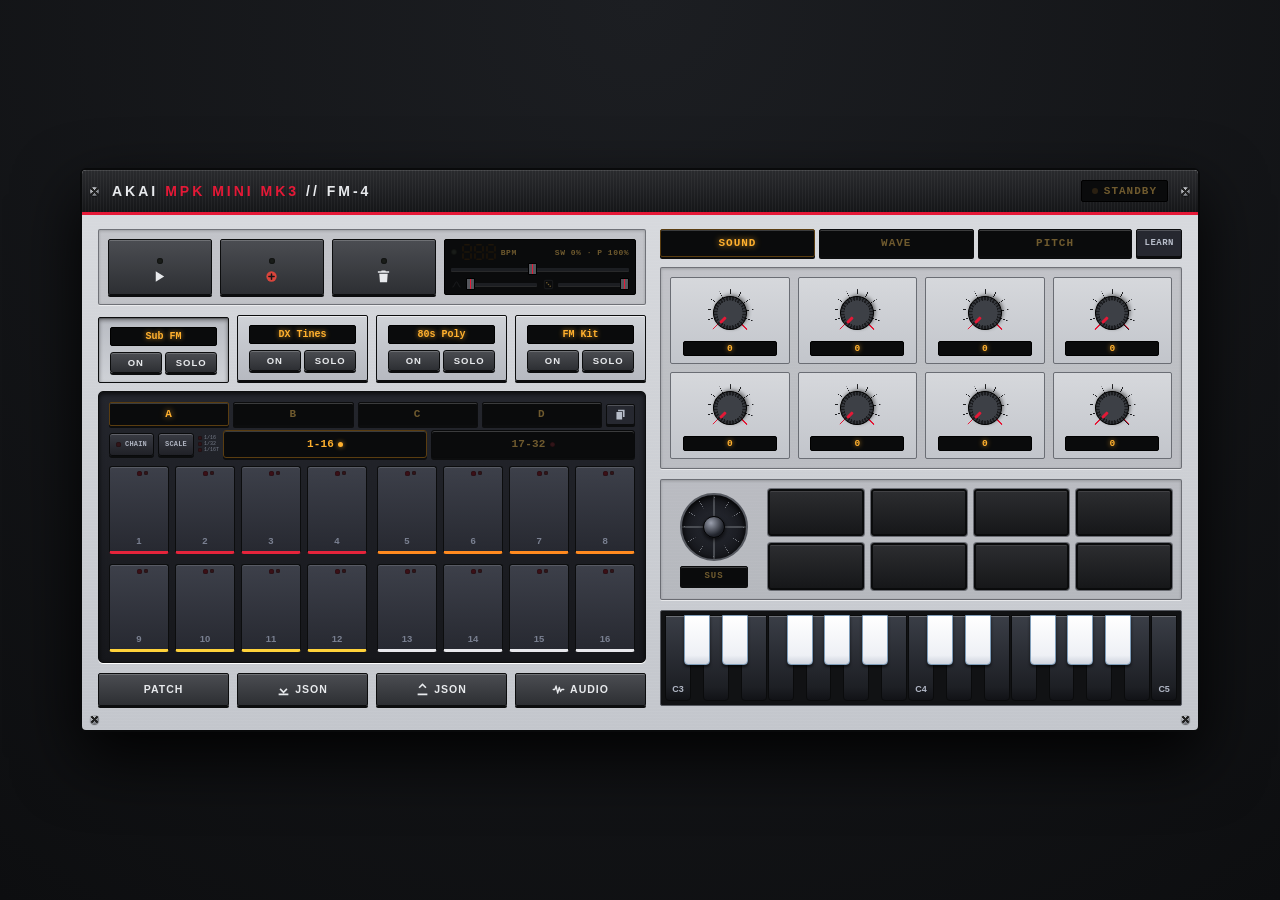
==== commit 5f4b6ce9: "Add high-resolution sequencer and WAV drums Co-authored-by: Copilot <223556219+Copilot@users.noreply" ====
--- a/index.html
+++ b/index.html
@@ -64,13 +64,34 @@
 
   <div class="seq-shell">
     <div class="pat-bar" id="patBar">
-      <button class="pat-btn on" data-pat="0">A</button>
-      <button class="pat-btn" data-pat="1">B</button>
-      <button class="pat-btn" data-pat="2">C</button>
-      <button class="pat-btn" data-pat="3">D</button>
+      <div class="pat-select">
+        <button class="pat-btn on" data-pat="0">A</button>
+        <button class="pat-btn" data-pat="1">B</button>
+        <button class="pat-btn" data-pat="2">C</button>
+        <button class="pat-btn" data-pat="3">D</button>
+      </div>
       <button class="pat-copy" id="copyPatBtn" title="Clone Pattern" aria-label="Clone Pattern">
         <svg class="ic-sm" viewBox="0 0 16 16"><path d="M5 2h8v9h-2V4H5V2zm-2 3h7v9H3V5z"/></svg>
       </button>
+      <div class="pat-hardware">
+        <button class="pat-hw-btn" id="chainBtn" aria-pressed="false" title="Chain populated patterns">
+          <i class="led"></i><span>CHAIN</span>
+        </button>
+        <div class="scale-control">
+          <button class="pat-hw-btn" id="scaleBtn" title="Change sequencer scale">SCALE</button>
+          <div class="scale-leds" aria-label="Scale">
+            <span data-scale-led="1/16"><i></i><small>1/16</small></span>
+            <span data-scale-led="1/32"><i></i><small>1/32</small></span>
+            <span data-scale-led="1/16T"><i></i><small>1/16T</small></span>
+          </div>
+        </div>
+        <button class="pat-hw-btn page-btn active" id="pageFirstBtn" aria-pressed="true" title="Steps 1-16">
+          <span>1-16</span><i class="led"></i>
+        </button>
+        <button class="pat-hw-btn page-btn" id="pageSecondBtn" aria-pressed="false" title="Steps 17-32">
+          <span>17-32</span><i class="led"></i>
+        </button>
+      </div>
     </div>
     <div class="steps" id="stepGrid"></div>
   </div>
--- a/css/style.css
+++ b/css/style.css
@@ -182,7 +182,8 @@
   background: linear-gradient(180deg, #24262d, #16171b);
   box-shadow: inset 0 2px 5px rgba(0, 0, 0, 0.7), 0 1px 0 #fff;
 }
-.pat-bar { display: grid; grid-template-columns: repeat(4, 1fr) auto; gap: 4px; align-items: center; }
+.pat-bar { display: grid; grid-template-columns: minmax(0, 1fr) auto; gap: 4px; align-items: center; }
+.pat-select { display: grid; grid-template-columns: repeat(4, minmax(0, 1fr)); gap: 4px; }
 .pat-btn {
   padding: 3px 0; border-radius: 2px;
   background: var(--display); color: var(--amber-dim); font: 700 10px var(--font-mono);
@@ -191,6 +192,25 @@
 .pat-btn.queued { border-color: var(--accent); color: #fff; animation: blink 0.45s infinite alternate; }
 @keyframes blink { from { opacity: 0.55; } to { opacity: 1; } }
 .pat-copy { padding: 3px 7px; background: #262830; color: #b8beca; }
+.pat-hardware { grid-column: 1 / -1; display: flex; align-items: center; justify-content: space-between; gap: 4px; }
+.pat-hw-btn {
+  display: inline-flex; min-height: 23px; align-items: center; justify-content: center; gap: 4px;
+  padding: 3px 6px; border: 1px solid #090a0b; border-radius: 3px;
+  background: linear-gradient(180deg, #393b43, #202127); color: #adb2bf;
+  font: 700 7px var(--font-mono); letter-spacing: 0.2px; white-space: nowrap;
+}
+.pat-hw-btn .led, .page-btn .led {
+  width: 5px; height: 5px; border-radius: 50%; background: #321519; box-shadow: inset 0 0 1px #000;
+}
+.pat-hw-btn.active, .pat-hw-btn.on { color: var(--amber); border-color: #5a3d10; }
+.pat-hw-btn.active .led, .pat-hw-btn.on .led { background: var(--amber); box-shadow: 0 0 5px var(--amber-glow); }
+.pat-hw-btn:disabled { opacity: 0.45; }
+.scale-control { display: inline-flex; align-items: center; gap: 4px; }
+.scale-leds { display: flex; flex-direction: column; justify-content: center; gap: 1px; }
+.scale-leds [data-scale-led] { display: flex; align-items: center; gap: 2px; color: #777d8a; font: 6px var(--font-mono); line-height: 1; }
+.scale-leds i { width: 4px; height: 4px; border-radius: 50%; background: #321519; box-shadow: inset 0 0 1px #000; }
+.scale-leds [data-scale-led].on { color: var(--amber); }
+.scale-leds [data-scale-led].on i { background: var(--amber); box-shadow: 0 0 4px var(--amber-glow); }
 
 .steps {
   --c: #ff3b56; --c-hi: #ff9aab; --c-glow: rgba(255, 59, 86, 0.85); --c-soft: rgba(255, 59, 86, 0.5);
@@ -214,6 +234,12 @@
   content: ""; position: absolute; top: 4px; left: 50%; width: 5px; height: 5px; margin-left: -2.5px;
   border-radius: 50%; background: #3b1017; box-shadow: inset 0 0 1px #000;
 }
+.step-sub-led {
+  position: absolute; top: 4px; left: calc(50% + 5px); width: 4px; height: 4px;
+  border-radius: 50%; background: #321519; box-shadow: inset 0 0 1px #000;
+}
+.step.sub-hit .step-sub-led { background: #fff; box-shadow: 0 0 5px 1px var(--c); }
+.step.disabled { opacity: 0.3; filter: saturate(0.35); pointer-events: none; }
 .step.filled {
   background: linear-gradient(180deg, var(--c-hi), var(--c)); color: rgba(0, 0, 0, 0.55);
   box-shadow: inset 0 1px 0 rgba(255, 255, 255, 0.5), 0 0 6px -1px var(--c-glow);
